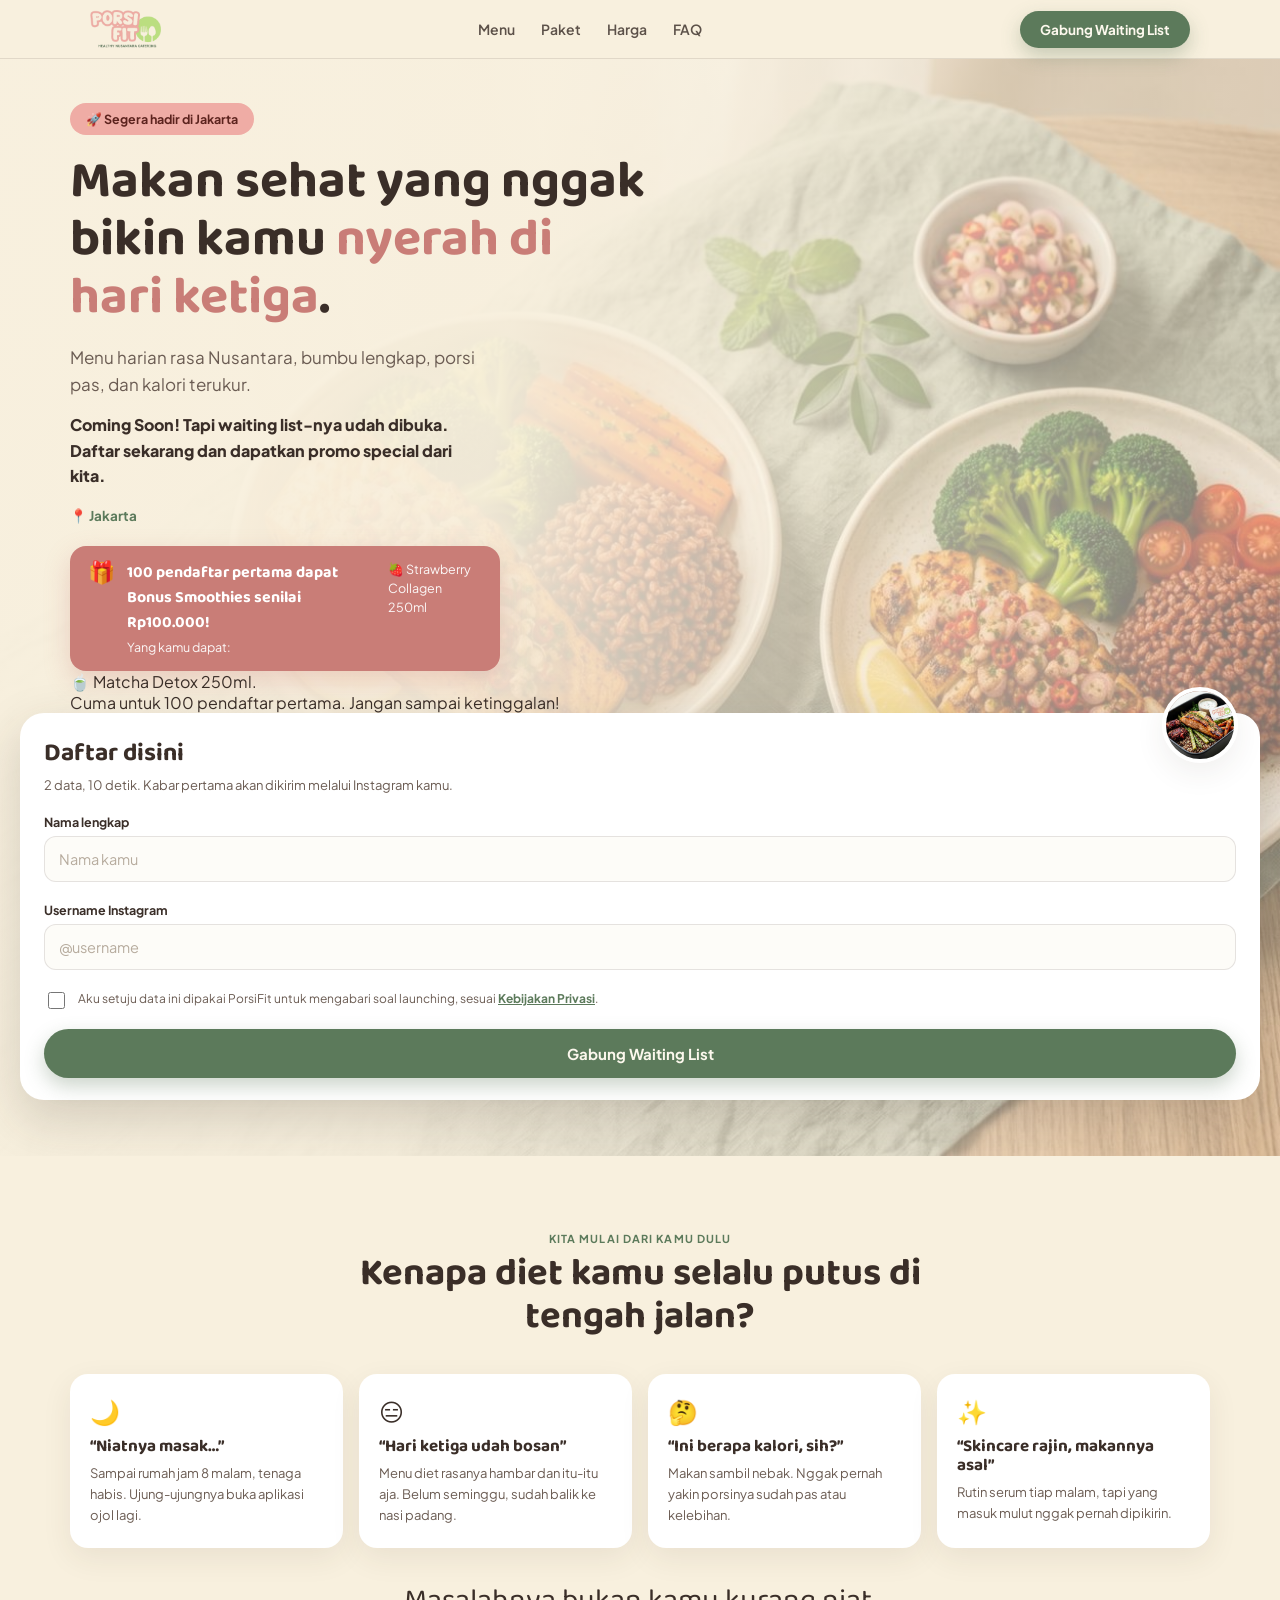
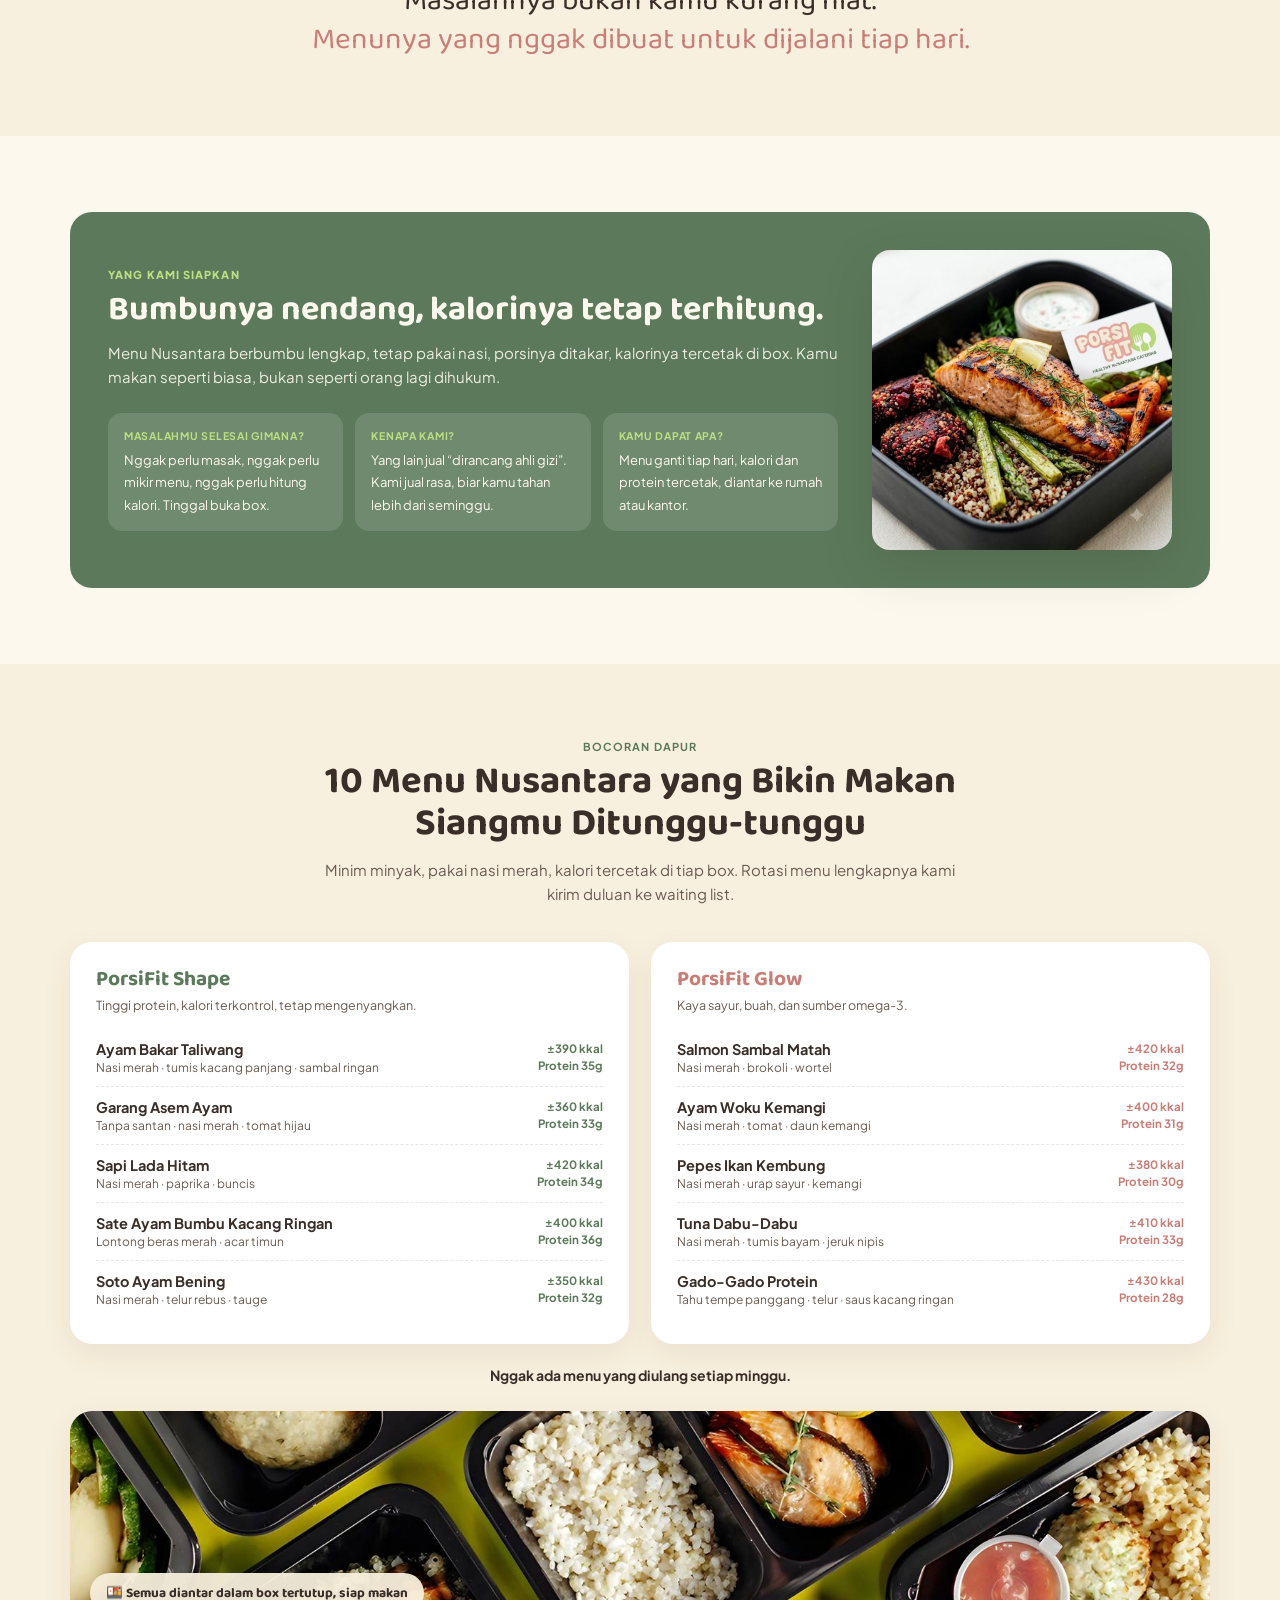
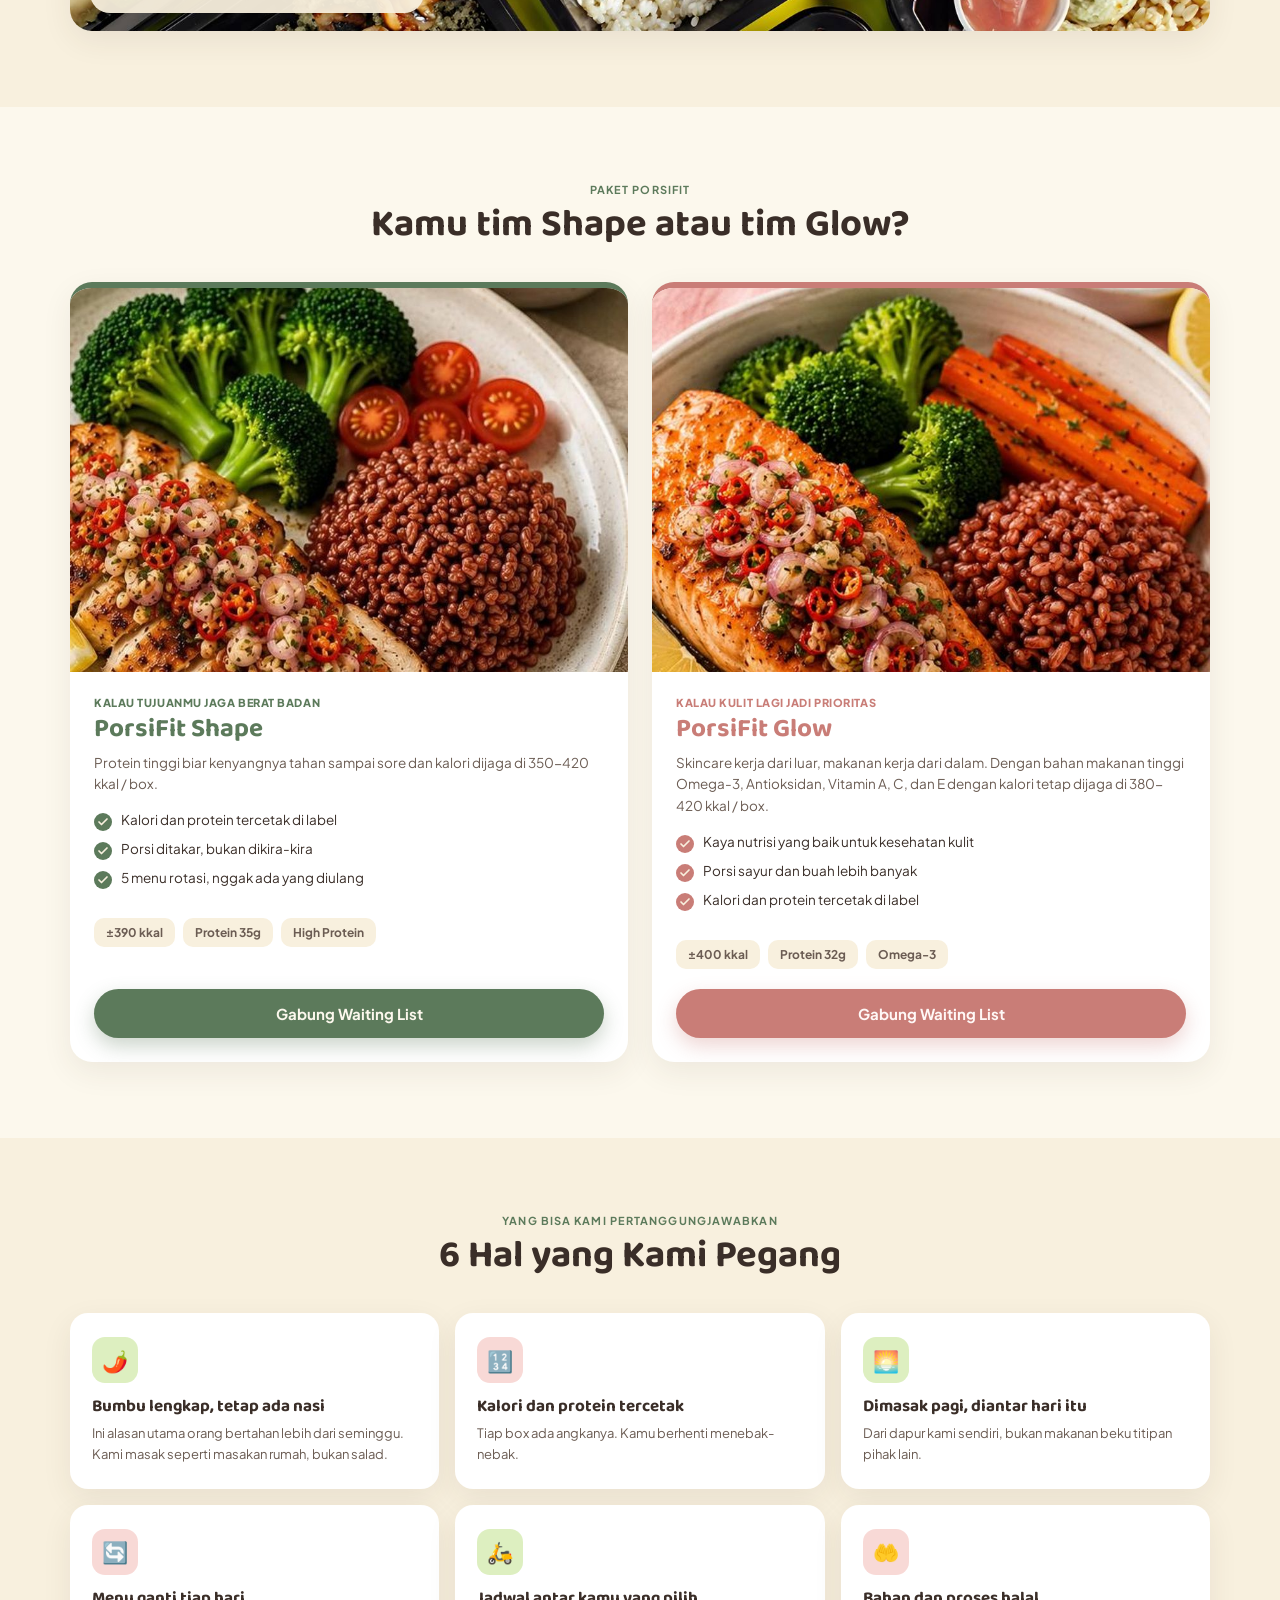
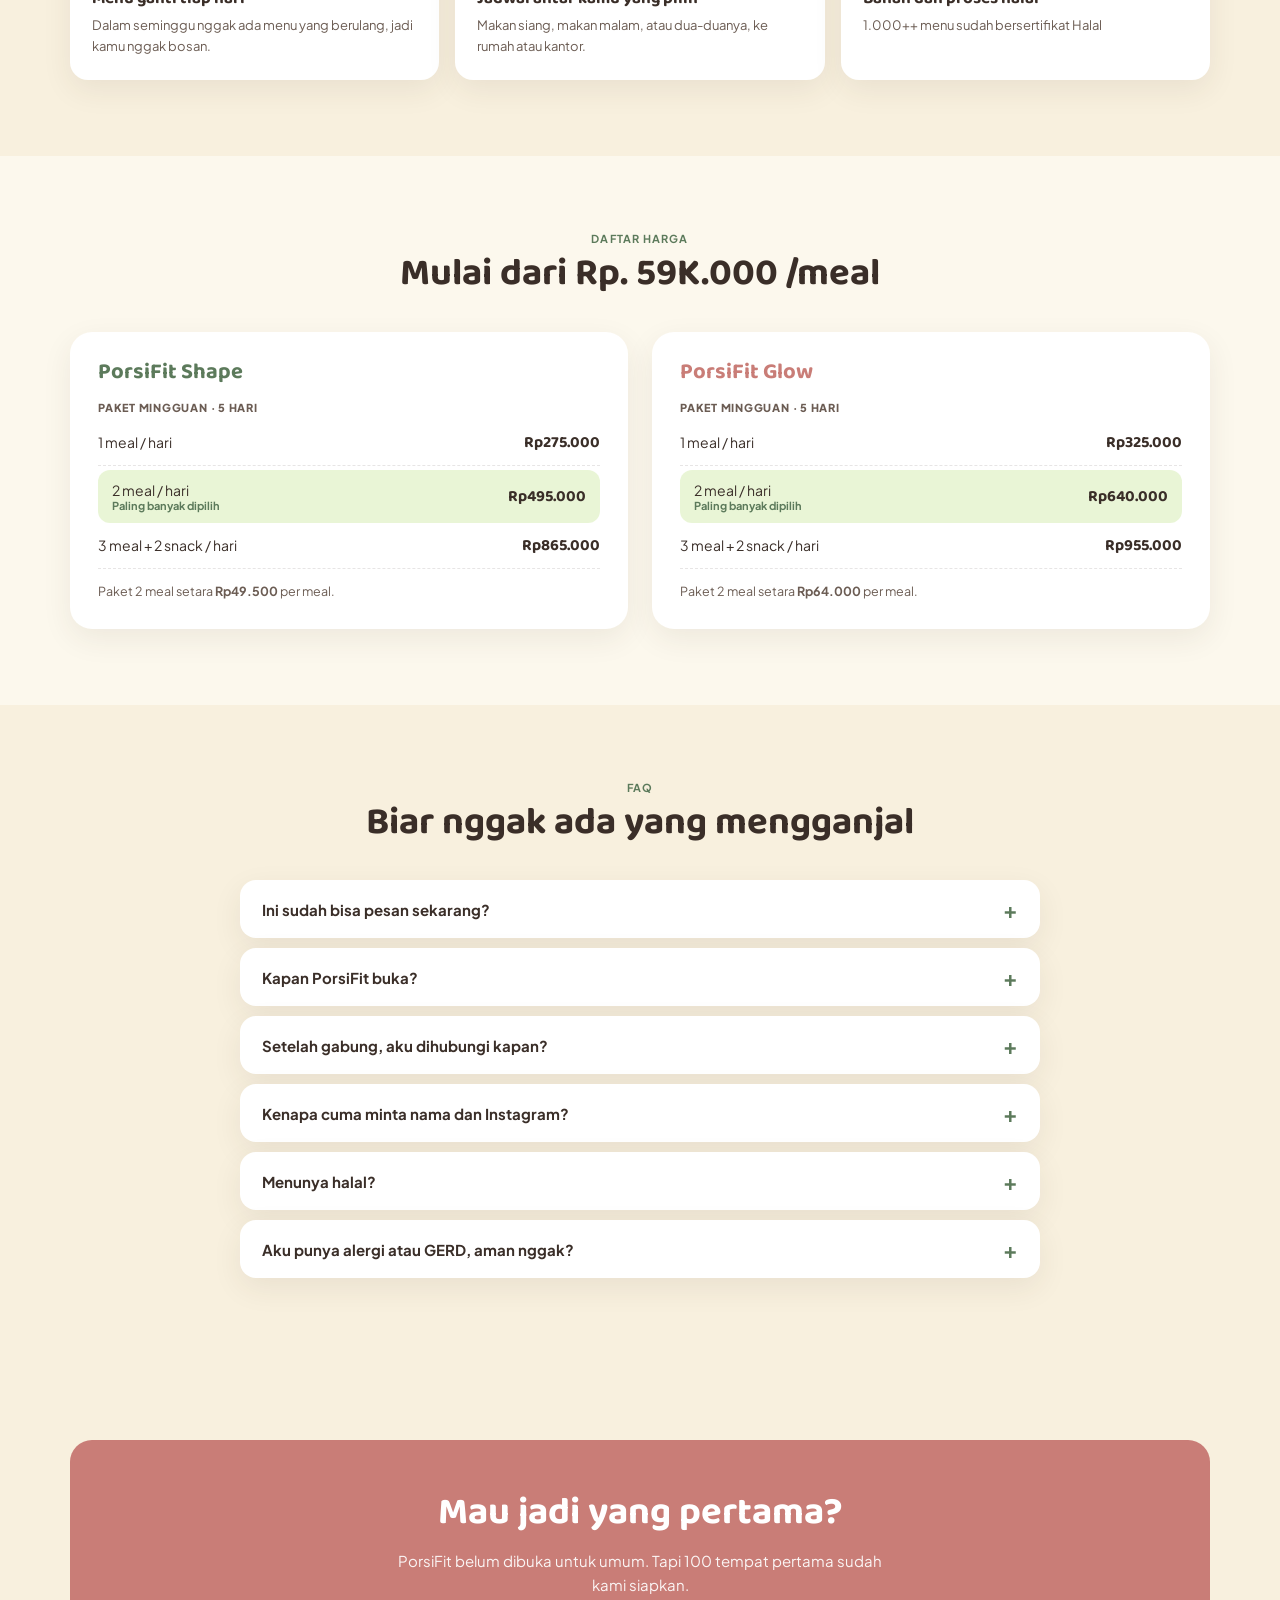
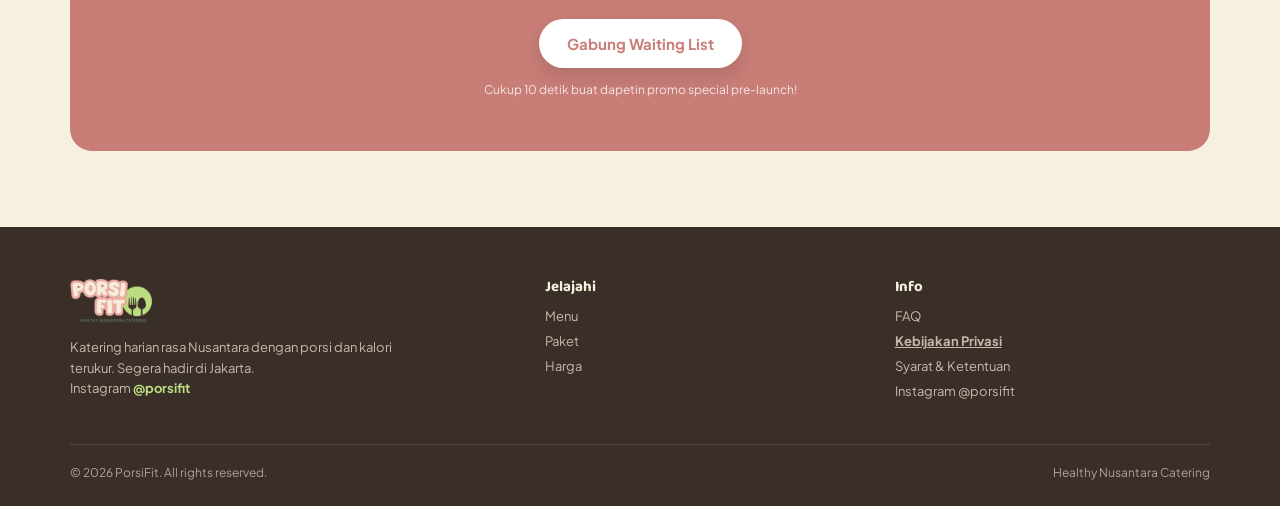
==== index.html @ a353983b "Update index.html" ====
<!DOCTYPE html>
<html lang="id">
<head>
<meta charset="UTF-8">
<meta name="viewport" content="width=device-width, initial-scale=1.0">
<title>PorsiFit — Katering Sehat Rasa Nusantara | Segera Hadir di Jabodetabek</title>
<meta name="description" content="PorsiFit segera hadir di Jakarta. Katering harian rasa Nusantara, bumbu lengkap, tetap ada nasi, kalori sudah dihitung. Gabung waiting list dan dapat harga pendaftar duluan.">

<meta name="facebook-domain-verification" content="08xua25ssupvlfzsi9xf5uygxlhl2r" />
  
<!-- Favicon -->
<link rel="icon" type="image/png" sizes="32x32" href="favicon-32.png">
<link rel="apple-touch-icon" href="apple-touch-icon.png">

<!-- Open Graph -->
<meta property="og:type" content="website">
<meta property="og:title" content="PorsiFit — Segera Hadir di Jakarta">
<meta property="og:description" content="Katering harian rasa Nusantara dengan kalori terukur. Gabung waiting list, dapat promo spesial pre-launch.">
<meta property="og:image" content="https://www.porsifit.my.id/box.jpg">
<meta property="og:url" content="https://www.porsifit.my.id/">
<link rel="canonical" href="https://www.porsifit.my.id/">

<link rel="preconnect" href="https://fonts.googleapis.com">
<link rel="preconnect" href="https://fonts.gstatic.com" crossorigin>
<link href="https://fonts.googleapis.com/css2?family=Baloo+2:wght@600;700;800&family=Plus+Jakarta+Sans:wght@400;500;600;700;800&display=swap" rel="stylesheet">
<script>document.documentElement.className+=" js";</script>
<link rel="stylesheet" href="style.css">

<!-- Google Tag Manager -->
<script>(function(w,d,s,l,i){w[l]=w[l]||[];w[l].push({'gtm.start':
new Date().getTime(),event:'gtm.js'});var f=d.getElementsByTagName(s)[0],
j=d.createElement(s),dl=l!='dataLayer'?'&l='+l:'';j.async=true;j.src=
'https://www.googletagmanager.com/gtm.js?id='+i+dl;f.parentNode.insertBefore(j,f);
})(window,document,'script','dataLayer','GTM-K726GX6Z');</script>
<!-- End Google Tag Manager -->

</head>
<body>
<!-- Google Tag Manager (noscript) -->
<noscript><iframe src="https://www.googletagmanager.com/ns.html?id=GTM-K726GX6Z"
height="0" width="0" style="display:none;visibility:hidden"></iframe></noscript>
<!-- End Google Tag Manager (noscript) -->

<!-- ============ HEADER ============ -->
<header>
  <nav>
    <a href="#beranda" class="logo" aria-label="PorsiFit beranda">
      <img src="logo.png" alt="PorsiFit" width="432" height="232">
    </a>
    <div class="nav-links" id="nav-links">
      <a href="#menu">Menu</a>
      <a href="#paket">Paket</a>
      <a href="#harga">Harga</a>
      <a href="#faq">FAQ</a>
    </div>
    <a href="#form" class="btn btn-primary js-cta" data-cta="navbar">Gabung Waiting List</a>
    <button class="burger" id="burger" aria-label="Buka menu" aria-expanded="false">
      <span></span><span></span><span></span>
    </button>
  </nav>
</header>

<!-- ============ HERO + LEAD FORM ============ -->
<section class="hero" id="beranda">
  <div class="hero-inner">
    <div>
      <span class="pill">🚀 Segera hadir di Jakarta</span>
      <h1>Makan sehat yang nggak bikin kamu <em>nyerah di hari ketiga</em>.</h1>
      <p class="lead">Menu harian rasa Nusantara, bumbu lengkap, porsi pas, dan kalori terukur.</p>
      <p class="status">Coming Soon! Tapi waiting list-nya udah dibuka. Daftar sekarang dan dapatkan promo special dari kita.</p>
      <p class="area-line">📍 Jakarta </p>

      <div class="promo-strip">
        <span class="ico">🎁</span>
        <div>
          <strong>100 pendaftar pertama dapat Bonus Smoothies senilai Rp100.000!</strong>
        <span>Yang kamu dapat:</span>
        </div>
          <span>🍓 Strawberry Collagen 250ml</span>
        </div>
          <span>🍵 Matcha Detox 250ml.</span>
        <div>
           <span>Cuma untuk 100 pendaftar pertama. Jangan sampai ketinggalan!</span>
        </div>
      </div>
    </div>

    <div class="form-card" id="form">
      <img src="box.jpg" alt="" class="form-badge" aria-hidden="true">
      <div id="form-default">
        <h2>Daftar disini</h2>
        <p class="sub">2 data, 10 detik. Kabar pertama akan dikirim melalui Instagram kamu.</p>

        <form id="signup-form" novalidate>
          <div class="field">
            <label for="full-name">Nama lengkap</label>
            <input type="text" id="full-name" name="nama" placeholder="Nama kamu" autocomplete="name" required>
            <span class="err" id="name-error" role="alert"></span>
          </div>
          <div class="field">
            <label for="instagram">Username Instagram</label>
            <input type="text" id="instagram" name="instagram" placeholder="@username" autocomplete="off" required>
            <span class="err" id="ig-error" role="alert"></span>
          </div>
          <div class="consent">
            <input type="checkbox" id="consent" required>
            <label for="consent">Aku setuju data ini dipakai PorsiFit untuk mengabari soal launching, sesuai <a class="privacy-link" href="#" role="button">Kebijakan Privasi</a>.</label>
          </div>
          <span class="err" id="consent-error" role="alert"></span>
          <button type="submit" id="submit-btn" class="btn btn-primary btn-block">Gabung Waiting List</button>
        </form>
      </div>

      <div class="form-success" id="form-success" hidden>
        <svg viewBox="0 0 52 52" fill="none" aria-hidden="true">
          <circle cx="26" cy="26" r="26" fill="#BBDF81"/>
          <path d="M15 27l7 7 15-15" stroke="#5C7A5B" stroke-width="3" stroke-linecap="round" stroke-linejoin="round"/>
        </svg>
        <h3>Kamu resmi masuk waiting list.</h3>
        <p>Kami akan hubungi Instagram <strong id="success-ig-name"></strong> saat sudah launching.</p>
      </div>
    </div>
  </div>
</section>

<!-- ============ MASALAH ============ -->
<section id="masalah">
  <div class="wrap">
    <div class="sec-head reveal">
      <span class="sec-eyebrow">Kita mulai dari kamu dulu</span>
      <h2>Kenapa diet kamu selalu putus di tengah jalan?</h2>
    </div>
    <div class="prob-grid">
      <div class="prob-card reveal">
        <div class="ico">🌙</div>
        <h3>“Niatnya masak…”</h3>
        <p>Sampai rumah jam 8 malam, tenaga habis. Ujung-ujungnya buka aplikasi ojol lagi.</p>
      </div>
      <div class="prob-card reveal">
        <div class="ico">😑</div>
        <h3>“Hari ketiga udah bosan”</h3>
        <p>Menu diet rasanya hambar dan itu-itu aja. Belum seminggu, sudah balik ke nasi padang.</p>
      </div>
      <div class="prob-card reveal">
        <div class="ico">🤔</div>
        <h3>“Ini berapa kalori, sih?”</h3>
        <p>Makan sambil nebak. Nggak pernah yakin porsinya sudah pas atau kelebihan.</p>
      </div>
      <div class="prob-card reveal">
        <div class="ico">✨</div>
        <h3>“Skincare rajin, makannya asal”</h3>
        <p>Rutin serum tiap malam, tapi yang masuk mulut nggak pernah dipikirin.</p>
      </div>
    </div>
    <p class="bridge reveal">Masalahnya bukan kamu kurang niat.<br><b>Menunya yang nggak dibuat untuk dijalani tiap hari.</b></p>
  </div>
</section>

<!-- ============ VALUE PROPOSITION ============ -->
<section class="vp">
  <div class="wrap">
    <div class="vp-box reveal">
      <div>
        <span class="eyebrow">YANG KAMI SIAPKAN</span>
        <h2>Bumbunya nendang, kalorinya tetap terhitung.</h2>
        <p>Menu Nusantara berbumbu lengkap, tetap pakai nasi, porsinya ditakar, kalorinya tercetak di box. Kamu makan seperti biasa, bukan seperti orang lagi dihukum.</p>
        <div class="vp-q">
          <div>
            <b>Masalahmu selesai gimana?</b>
            <span>Nggak perlu masak, nggak perlu mikir menu, nggak perlu hitung kalori. Tinggal buka box.</span>
          </div>
          <div>
            <b>Kenapa kami?</b>
            <span>Yang lain jual “dirancang ahli gizi”. Kami jual rasa, biar kamu tahan lebih dari seminggu.</span>
          </div>
          <div>
            <b>Kamu dapat apa?</b>
            <span>Menu ganti tiap hari, kalori dan protein tercetak, diantar ke rumah atau kantor.</span>
          </div>
        </div>
      </div>
      <div class="vp-photo">
        <img src="box.jpg" alt="Box makan PorsiFit berisi salmon panggang, asparagus, dan quinoa" loading="lazy">
      </div>
    </div>
  </div>
</section>

<!-- ============ MENU ============ -->
<section id="menu">
  <div class="wrap">
    <div class="sec-head reveal">
      <span class="sec-eyebrow">Bocoran dapur</span>
      <h2>10 Menu Nusantara yang Bikin Makan Siangmu Ditunggu-tunggu</h2>
      <p>Minim minyak, pakai nasi merah, kalori tercetak di tiap box. Rotasi menu lengkapnya kami kirim duluan ke waiting list.</p>
    </div>

    <div class="menu-grid">
      <div class="menu-card shape reveal">
        <h3>PorsiFit Shape</h3>
        <p class="cap">Tinggi protein, kalori terkontrol, tetap mengenyangkan.</p>
        <div class="menu-item"><div><div class="nm">Ayam Bakar Taliwang</div><div class="ds">Nasi merah · tumis kacang panjang · sambal ringan</div></div><div class="kk">±390 kkal<br>Protein 35g</div></div>
        <div class="menu-item"><div><div class="nm">Garang Asem Ayam</div><div class="ds">Tanpa santan · nasi merah · tomat hijau</div></div><div class="kk">±360 kkal<br>Protein 33g</div></div>
        <div class="menu-item"><div><div class="nm">Sapi Lada Hitam</div><div class="ds">Nasi merah · paprika · buncis</div></div><div class="kk">±420 kkal<br>Protein 34g</div></div>
        <div class="menu-item"><div><div class="nm">Sate Ayam Bumbu Kacang Ringan</div><div class="ds">Lontong beras merah · acar timun</div></div><div class="kk">±400 kkal<br>Protein 36g</div></div>
        <div class="menu-item"><div><div class="nm">Soto Ayam Bening</div><div class="ds">Nasi merah · telur rebus · tauge</div></div><div class="kk">±350 kkal<br>Protein 32g</div></div>
      </div>

      <div class="menu-card glow reveal">
        <h3>PorsiFit Glow</h3>
        <p class="cap">Kaya sayur, buah, dan sumber omega-3.</p>
        <div class="menu-item"><div><div class="nm">Salmon Sambal Matah</div><div class="ds">Nasi merah · brokoli · wortel</div></div><div class="kk">±420 kkal<br>Protein 32g</div></div>
        <div class="menu-item"><div><div class="nm">Ayam Woku Kemangi</div><div class="ds">Nasi merah · tomat · daun kemangi</div></div><div class="kk">±400 kkal<br>Protein 31g</div></div>
        <div class="menu-item"><div><div class="nm">Pepes Ikan Kembung</div><div class="ds">Nasi merah · urap sayur · kemangi</div></div><div class="kk">±380 kkal<br>Protein 30g</div></div>
        <div class="menu-item"><div><div class="nm">Tuna Dabu-Dabu</div><div class="ds">Nasi merah · tumis bayam · jeruk nipis</div></div><div class="kk">±410 kkal<br>Protein 33g</div></div>
        <div class="menu-item"><div><div class="nm">Gado-Gado Protein</div><div class="ds">Tahu tempe panggang · telur · saus kacang ringan</div></div><div class="kk">±430 kkal<br>Protein 28g</div></div>
      </div>
    </div>

    <p class="menu-note reveal">Nggak ada menu yang diulang setiap minggu.</p>

    <div class="menu-banner reveal">
      <img src="mealgrid.jpg" alt="Aneka box makan sehat PorsiFit siap antar" loading="lazy">
      <span>🍱 Semua diantar dalam box tertutup, siap makan</span>
    </div>
  </div>
</section>

<!-- ============ PAKET ============ -->
<section class="paket" id="paket">
  <div class="wrap">
    <div class="sec-head reveal">
      <span class="sec-eyebrow">PAKET PORSIFIT</span>
      <h2>Kamu tim Shape atau tim Glow?</h2>
    </div>
    <div class="pkg-grid">
      <div class="pkg shape reveal">
        <div class="pkg-photo"><img src="shape.jpg" alt="Ayam sambal matah dengan nasi merah dan brokoli" loading="lazy"></div>
        <div class="pkg-body">
          <span class="pkg-tag">KALAU TUJUANMU JAGA BERAT BADAN</span>
          <h3>PorsiFit Shape</h3>
          <p>Protein tinggi biar kenyangnya tahan sampai sore dan kalori dijaga di 350-420 kkal / box.</p>
          <ul>
            <li><svg width="18" height="18" viewBox="0 0 18 18"><circle cx="9" cy="9" r="9" fill="#5C7A5B"/><path d="M5 9l2.5 2.5L13 6" stroke="#F8F0DE" stroke-width="1.7" fill="none" stroke-linecap="round" stroke-linejoin="round"/></svg>Kalori dan protein tercetak di label</li>
            <li><svg width="18" height="18" viewBox="0 0 18 18"><circle cx="9" cy="9" r="9" fill="#5C7A5B"/><path d="M5 9l2.5 2.5L13 6" stroke="#F8F0DE" stroke-width="1.7" fill="none" stroke-linecap="round" stroke-linejoin="round"/></svg>Porsi ditakar, bukan dikira-kira</li>
            <li><svg width="18" height="18" viewBox="0 0 18 18"><circle cx="9" cy="9" r="9" fill="#5C7A5B"/><path d="M5 9l2.5 2.5L13 6" stroke="#F8F0DE" stroke-width="1.7" fill="none" stroke-linecap="round" stroke-linejoin="round"/></svg>5 menu rotasi, nggak ada yang diulang</li>
          </ul>
          <div class="macros">
            <span class="macro">±390 kkal</span>
            <span class="macro">Protein 35g</span>
            <span class="macro">High Protein</span>
          </div>
          <a href="#form" class="btn btn-primary js-cta" data-cta="paket-shape">Gabung Waiting List</a>
        </div>
      </div>

      <div class="pkg glow reveal">
        <div class="pkg-photo"><img src="glow.jpg" alt="Salmon sambal matah dengan nasi merah, brokoli, dan wortel" loading="lazy"></div>
        <div class="pkg-body">
          <span class="pkg-tag">KALAU KULIT LAGI JADI PRIORITAS</span>
          <h3>PorsiFit Glow</h3>
          <p>Skincare kerja dari luar, makanan kerja dari dalam. Dengan bahan makanan tinggi Omega-3, Antioksidan, Vitamin A, C, dan E dengan kalori tetap dijaga di 380-420 kkal / box.</p>
          <ul>
            <li><svg width="18" height="18" viewBox="0 0 18 18"><circle cx="9" cy="9" r="9" fill="#C97D77"/><path d="M5 9l2.5 2.5L13 6" stroke="#F8F0DE" stroke-width="1.7" fill="none" stroke-linecap="round" stroke-linejoin="round"/></svg>Kaya nutrisi yang baik untuk kesehatan kulit</li>
            <li><svg width="18" height="18" viewBox="0 0 18 18"><circle cx="9" cy="9" r="9" fill="#C97D77"/><path d="M5 9l2.5 2.5L13 6" stroke="#F8F0DE" stroke-width="1.7" fill="none" stroke-linecap="round" stroke-linejoin="round"/></svg>Porsi sayur dan buah lebih banyak</li>
            <li><svg width="18" height="18" viewBox="0 0 18 18"><circle cx="9" cy="9" r="9" fill="#C97D77"/><path d="M5 9l2.5 2.5L13 6" stroke="#F8F0DE" stroke-width="1.7" fill="none" stroke-linecap="round" stroke-linejoin="round"/></svg>Kalori dan protein tercetak di label</li>
          </ul>
          <div class="macros">
            <span class="macro">±400 kkal</span>
            <span class="macro">Protein 32g</span>
            <span class="macro">Omega-3</span>
          </div>
          <a href="#form" class="btn btn-coral js-cta" data-cta="paket-glow">Gabung Waiting List</a>
        </div>
      </div>
    </div>
  </div>
</section>

<!-- ============ USP ============ -->
<section id="kenapa">
  <div class="wrap">
    <div class="sec-head reveal">
      <span class="sec-eyebrow">Yang bisa kami pertanggungjawabkan</span>
      <h2>6 Hal yang Kami Pegang</h2>
    </div>
    <div class="usp-grid">
      <div class="usp reveal"><div class="ico">🌶️</div><h3>Bumbu lengkap, tetap ada nasi</h3><p>Ini alasan utama orang bertahan lebih dari seminggu. Kami masak seperti masakan rumah, bukan salad.</p></div>
      <div class="usp reveal"><div class="ico">🔢</div><h3>Kalori dan protein tercetak</h3><p>Tiap box ada angkanya. Kamu berhenti menebak-nebak.</p></div>
      <div class="usp reveal"><div class="ico">🌅</div><h3>Dimasak pagi, diantar hari itu</h3><p>Dari dapur kami sendiri, bukan makanan beku titipan pihak lain.</p></div>
      <div class="usp reveal"><div class="ico">🔄</div><h3>Menu ganti tiap hari</h3><p>Dalam seminggu nggak ada menu yang berulang, jadi kamu nggak bosan.</p></div>
      <div class="usp reveal"><div class="ico">🛵</div><h3>Jadwal antar kamu yang pilih</h3><p>Makan siang, makan malam, atau dua-duanya, ke rumah atau kantor.</p></div>
      <div class="usp reveal"><div class="ico">🤲</div><h3>Bahan dan proses halal</h3><p>1.000++ menu sudah bersertifikat Halal</p></div>
    </div>
  </div>
</section>

<!-- ============ HARGA ============ -->
<section class="harga" id="harga">
  <div class="wrap">
    <div class="sec-head reveal">
      <span class="sec-eyebrow">DAFTAR HARGA</span>
      <h2>Mulai dari Rp. 59K.000 /meal</h2>
    </div>
    <div class="price-grid">
      <div class="price-card shape reveal">
        <h3>PorsiFit Shape</h3>
        <div class="price-label">PAKET MINGGUAN · 5 HARI</div>
        <div class="price-row"><span>1 meal / hari</span><b>Rp275.000</b></div>
        <div class="price-row best"><span>2 meal / hari<span class="tagbest">Paling banyak dipilih</span></span><b>Rp495.000</b></div>
        <div class="price-row"><span>3 meal + 2 snack / hari</span><b>Rp865.000</b></div>
        <p class="price-eq">Paket 2 meal setara <strong>Rp49.500</strong> per meal.</p>
      </div>

      <div class="price-card glow reveal">
        <h3>PorsiFit Glow</h3>
        <div class="price-label">PAKET MINGGUAN · 5 HARI</div>
        <div class="price-row"><span>1 meal / hari</span><b>Rp325.000</b></div>
        <div class="price-row best"><span>2 meal / hari<span class="tagbest">Paling banyak dipilih</span></span><b>Rp640.000</b></div>
        <div class="price-row"><span>3 meal + 2 snack / hari</span><b>Rp955.000</b></div>
        <p class="price-eq">Paket 2 meal setara <strong>Rp64.000</strong> per meal.</p>
      </div>
    </div>
  </div>
</section>


<!-- ============ FAQ ============ -->
<section id="faq">
  <div class="wrap">
    <div class="sec-head reveal">
      <span class="sec-eyebrow">FAQ</span>
      <h2>Biar nggak ada yang mengganjal</h2>
    </div>
    <div class="faq-list">
      <div class="faq-item reveal">
        <button class="faq-trigger" aria-expanded="false" aria-controls="fa1">Ini sudah bisa pesan sekarang?<span class="plus">+</span></button>
        <div class="faq-answer" id="fa1" hidden><p>Belum. Kami masih tahap pre-launch. Halaman ini untuk waiting list.</p></div>
      </div>
      <div class="faq-item reveal">
        <button class="faq-trigger" aria-expanded="false" aria-controls="fa3">Kapan PorsiFit buka?<span class="plus">+</span></button>
        <div class="faq-answer" id="fa3" hidden><p>Segera. Bila kamu udah daftar waiting list, kamu akan jadi yang pertama untuk tau tanggal pastinya.</p></div>
      </div>
      <div class="faq-item reveal">
        <button class="faq-trigger" aria-expanded="false" aria-controls="fa4">Setelah gabung, aku dihubungi kapan?<span class="plus">+</span></button>
        <div class="faq-answer" id="fa4" hidden><p>Kami akan hubungi kamu lewat Instagram saat sudah launching, berisi menu lengkap, harga pendaftar, dan cara pesan.</p></div>
      </div>
      <div class="faq-item reveal">
        <button class="faq-trigger" aria-expanded="false" aria-controls="fa5">Kenapa cuma minta nama dan Instagram?<span class="plus">+</span></button>
        <div class="faq-answer" id="fa5" hidden><p>Karena cuma itu yang kami butuhkan untuk mengabari kamu. Nomor HP dan alamat baru diminta kalau kamu memang jadi pesan.</p></div>
      </div>
      <div class="faq-item reveal">
        <button class="faq-trigger" aria-expanded="false" aria-controls="fa6">Menunya halal?<span class="plus">+</span></button>
        <div class="faq-answer" id="fa6" hidden><p>Ya, semua menu kami sudah bersertifikasi halal.</p></div>
      </div>
      <div class="faq-item reveal">
        <button class="faq-trigger" aria-expanded="false" aria-controls="fa7">Aku punya alergi atau GERD, aman nggak?<span class="plus">+</span></button>
        <div class="faq-answer" id="fa7" hidden><p>Sampaikan ke admin sebelum berlangganan, kami bantu pilihkan menu yang paling sesuai. Untuk kondisi medis tertentu, tetap ikuti anjuran doktermu ya.</p></div>
      </div>
    </div>
  </div>
</section>

<!-- ============ CLOSING ============ -->
<section id="closing">
  <div class="wrap">
    <div class="closing-box reveal">
      <h2>Mau jadi yang pertama?</h2>
      <p>PorsiFit belum dibuka untuk umum. Tapi 100 tempat pertama sudah kami siapkan.</p>
      <a href="#form" class="btn btn-light js-cta" data-cta="closing">Gabung Waiting List</a>
      <p class="mini">Cukup 10 detik buat dapetin promo special pre-launch!</p>
    </div>
  </div>
</section>

<!-- ============ FOOTER ============ -->
<footer>
  <div class="foot-grid">
    <div class="foot-brand">
      <img src="logo.png" alt="PorsiFit">
      <p>Katering harian rasa Nusantara dengan porsi dan kalori terukur. Segera hadir di Jakarta.<br>Instagram <a href="https://www.instagram.com/porsifit/" target="_blank" rel="noopener" style="color:var(--green);font-weight:700;">@porsifit</a></p>
    </div>
    <div class="foot-col">
      <h4>Jelajahi</h4>
      <a href="#menu">Menu</a>
      <a href="#paket">Paket</a>
      <a href="#harga">Harga</a>
    </div>
    <div class="foot-col">
      <h4>Info</h4>
      <a href="#faq">FAQ</a>
      <a href="#" class="privacy-link">Kebijakan Privasi</a>
      <a href="#" id="open-tnc">Syarat &amp; Ketentuan</a>
      <a href="https://www.instagram.com/porsifit/" target="_blank" rel="noopener">Instagram @porsifit</a>
    </div>
  </div>
  <div class="foot-bottom">
    <span>© 2026 PorsiFit. All rights reserved.</span>
    <span>Healthy Nusantara Catering</span>
  </div>
</footer>

<!-- ============ MODAL: KEBIJAKAN PRIVASI ============ -->
<div class="overlay" id="privacy-overlay" aria-hidden="true" role="dialog" aria-modal="true" aria-labelledby="pp-title">
  <div class="modal">
    <button class="modal-close" id="pp-close" aria-label="Tutup">✕</button>
    <h2 id="pp-title">Kebijakan Privasi</h2>
    <div class="legal">
      <span class="updated">Terakhir diperbarui: Agustus 2026</span>
      <p>PorsiFit menghargai privasi setiap calon pelanggan. Kebijakan ini menjelaskan bagaimana kami mengumpulkan, menggunakan, dan melindungi data pribadimu.</p>

      <h3>1. Data yang kami kumpulkan</h3>
      <ul>
        <li>Nama lengkap dan username Instagram yang kamu isi di form waiting list.</li>
        <li>Nomor WhatsApp dan alamat pengantaran, hanya jika nanti kamu memutuskan berlangganan.</li>
      </ul>

      <h3>2. Penggunaan data</h3>
      <ul>
        <li>Mengabari kamu saat PorsiFit resmi launching.</li>
        <li>Mengirim informasi menu, harga pendaftar, dan promo pre-launch.</li>
        <li>Memperbaiki menu dan layanan berdasarkan masukan calon pelanggan.</li>
      </ul>

      <h3>3. Penyimpanan dan keamanan</h3>
      <p>Data disimpan terbatas oleh tim internal PorsiFit dan tidak dibagikan ke pihak ketiga untuk kepentingan komersial tanpa izinmu, kecuali diwajibkan oleh hukum yang berlaku.</p>

      <h3>4. Hak kamu</h3>
      <ul>
        <li>Meminta informasi data apa saja yang kami simpan tentang kamu.</li>
        <li>Meminta koreksi data yang tidak akurat.</li>
        <li>Meminta penghapusan data kapan saja.</li>
      </ul>

      <h3>5. Kontak</h3>
      <p>Ada pertanyaan soal data pribadimu? Hubungi admin PorsiFit lewat Instagram <a href="https://www.instagram.com/porsifit/" target="_blank" rel="noopener">@porsifit</a>.</p>
    </div>
    <button class="btn btn-primary btn-block" id="pp-close-btn" style="margin-top:22px;">Saya mengerti</button>
  </div>
</div>

<!-- ============ MODAL: SYARAT & KETENTUAN ============ -->
<div class="overlay" id="tnc-overlay" aria-hidden="true" role="dialog" aria-modal="true" aria-labelledby="tnc-title">
  <div class="modal">
    <button class="modal-close" id="tnc-close" aria-label="Tutup">✕</button>
    <h2 id="tnc-title">Syarat &amp; Ketentuan</h2>
    <div class="legal">
      <span class="updated">Terakhir diperbarui: Agustus 2026</span>
      <p>PorsiFit masih dalam tahap pre-launch dan belum menerima pesanan. Ketentuan berikut berlaku saat layanan resmi dibuka.</p>

      <h3>1. Tentang layanan</h3>
      <p>PorsiFit adalah layanan katering makanan sehat harian dengan porsi dan kalori terukur. Menu, harga, dan area layanan masih dapat menyesuaikan sampai tanggal launching.</p>

      <h3>2. Pemesanan dan pembayaran</h3>
      <ul>
        <li>Minimum langganan 5 hari, Senin sampai Jumat. Sabtu dan Minggu tersedia sebagai add-on.</li>
        <li>Pembayaran dilakukan di muka sesuai paket dan durasi yang dipilih.</li>
        <li>Pesanan berlaku setelah pembayaran diterima dan diverifikasi admin.</li>
      </ul>

      <h3>3. Pengiriman</h3>
      <ul>
        <li>Area layanan tahap pertama: Jakarta, Bogor, Depok, Tangerang, dan Bekasi.</li>
        <li>Estimasi waktu antar dapat berubah karena kondisi di luar kendali kami seperti cuaca dan lalu lintas.</li>
      </ul>

      <h3>4. Perubahan dan pembatalan</h3>
      <ul>
        <li>Permintaan khusus dapat diajukan paling lambat satu hari sebelum jadwal pengantaran, tergantung ketersediaan bahan.</li>
        <li>Pembatalan langganan mengikuti kebijakan yang diinformasikan admin saat pemesanan.</li>
      </ul>

      <h3>5. Tanggung jawab</h3>
      <p>Kami menjaga kualitas dan keamanan pangan di setiap proses produksi. Pelanggan dengan alergi atau kondisi kesehatan tertentu disarankan menyampaikannya ke admin sebelum berlangganan, dan tetap mengikuti anjuran dokter.</p>
    </div>
    <button class="btn btn-primary btn-block" id="tnc-close-btn" style="margin-top:22px;">Saya mengerti</button>
  </div>
</div>

<!-- ============ WELCOME POP-UP (nonaktif by default, lihat WELCOME_POPUP di main.js) ============ -->
<div class="overlay" id="welcome-overlay" aria-hidden="true" role="dialog" aria-modal="true" aria-labelledby="wc-title">
  <div class="modal welcome-card">
    <button class="modal-close" id="welcome-close" aria-label="Tutup">✕</button>
    <span class="pill">🚀 Segera hadir di Jakarta</span>
    <h2 id="wc-title">Mau duluan lihat menunya?</h2>
    <p>PorsiFit belum dibuka untuk umum. Yang ada di waiting list duluan kami kirimi rotasi menu, harga pendaftar, dan tanggal buka.</p>
    <div class="welcome-perks">
      <span>🍱 Menu duluan</span>
      <span>🏷️ Harga pendaftar</span>
      <span>🎁 Smoothies (Strawberry Collagen / Matcha Detox) buat 100 pertama</span>
    </div>
    <button class="btn btn-primary btn-block" id="welcome-cta">Gabung Waiting List</button>
    <button class="btn-text" id="welcome-later">Nanti aja</button>
  </div>
</div>

<!-- ============ THANK YOU POP-UP ============ -->
<div class="overlay" id="ty-overlay" aria-hidden="true" role="dialog" aria-modal="true" aria-labelledby="ty-title">
  <div class="modal ty-card">
    <button class="modal-close" id="ty-close-x" aria-label="Tutup">✕</button>
    <div class="ty-ico">🎉</div>
    <h2 id="ty-title">Kamu resmi masuk waiting list.</h2>
    <p>Kami akan hubungi kamu saat sudah launching.</p>
    <div class="ty-steps">
      <div class="ty-step"><span class="e">📋</span><span>Namamu tercatat di waiting list PorsiFit</span></div>
      <div class="ty-step"><span class="e">🍱</span><span>Rotasi menu lengkap dan harga pendaftar dikirim duluan ke kamu</span></div>
      <div class="ty-step"><span class="e">🚀</span><span>Kami kabari lewat Instagram begitu PorsiFit buka</span></div>
    </div>
    <p class="ty-ig">Kami hubungi <span id="ty-ig-name">kamu</span> lewat Instagram ya 💚</p>
    <p class="ty-follow">Sambil nunggu, intip proses dapur kami di <a href="https://www.instagram.com/porsifit/" target="_blank" rel="noopener">@porsifit</a></p>
    <button class="btn btn-primary btn-block" id="ty-close-btn" style="margin-top:18px;">Siap, aku tunggu!</button>
  </div>
</div>

<script src="main.js" defer></script>
</body>
</html>
---- style.css ----
/* ==========================================================================
   PorsiFit — Landing Page Pre-Launch
   Revisi v4 · Jabodetabek
   ========================================================================== */

:root{
  --cream:#F8F0DE;
  --cream-soft:#FCF8ED;
  --green:#BBDF81;
  --green-deep:#5C7A5B;
  --coral:#EFACA5;
  --coral-deep:#C97D77;
  --ink:#3A2E28;
  --ink-soft:#6b5c53;
  --line:rgba(58,46,40,.12);
  --radius:22px;
  --shadow:0 10px 30px rgba(58,46,40,.08);
  --shadow-lg:0 18px 50px rgba(58,46,40,.18);
}

*{box-sizing:border-box;}
html{scroll-behavior:smooth;}
body{
  margin:0;
  background:var(--cream);
  color:var(--ink);
  font-family:'Plus Jakarta Sans',system-ui,-apple-system,sans-serif;
  -webkit-font-smoothing:antialiased;
  overflow-x:hidden;
}
h1,h2,h3,h4{font-family:'Baloo 2',cursive,sans-serif;margin:0;line-height:1.12;}
p{margin:0;line-height:1.6;color:var(--ink-soft);}
a{text-decoration:none;color:inherit;}
ul{margin:0;padding:0;list-style:none;}
img{max-width:100%;display:block;}
section{padding:76px 20px;}
section[id],#form{scroll-margin-top:88px;}
.wrap{max-width:1140px;margin:0 auto;}

.sec-head{text-align:center;max-width:640px;margin:0 auto 36px;}
.sec-eyebrow{
  display:block;font-weight:700;font-size:11px;letter-spacing:.1em;
  text-transform:uppercase;color:var(--green-deep);margin-bottom:8px;
}
.sec-head h2{font-size:clamp(26px,3.6vw,38px);}
.sec-head p{font-size:15px;margin-top:12px;}

/* ---------- Buttons ---------- */
.btn{
  display:inline-flex;align-items:center;justify-content:center;gap:8px;
  padding:15px 28px;border-radius:999px;border:none;cursor:pointer;
  font-family:'Plus Jakarta Sans',sans-serif;font-weight:700;font-size:15px;
  transition:transform .18s ease,box-shadow .18s ease,background .18s ease;
}
.btn:hover{transform:translateY(-2px);}
.btn:focus-visible{outline:3px solid var(--green-deep);outline-offset:3px;}
.btn-primary{background:var(--green-deep);color:var(--cream-soft);box-shadow:0 8px 20px rgba(92,122,91,.32);}
.btn-coral{background:var(--coral-deep);color:#fff8f6;box-shadow:0 8px 20px rgba(201,125,119,.32);}
.btn-light{background:#fff;color:var(--coral-deep);box-shadow:0 8px 20px rgba(0,0,0,.12);}
.btn-block{width:100%;}
.btn.loading{opacity:.65;pointer-events:none;}

/* ---------- Header ---------- */
header{
  position:sticky;top:0;z-index:60;
  background:rgba(248,240,222,.9);
  backdrop-filter:blur(10px);
  border-bottom:1px solid var(--line);
}
nav{
  max-width:1140px;margin:0 auto;padding:10px 20px;
  display:flex;align-items:center;justify-content:space-between;gap:16px;
}
.logo img{height:38px;width:auto;}
.nav-links{display:flex;gap:26px;}
.nav-links a{font-weight:600;font-size:14px;opacity:.82;}
.nav-links a:hover{opacity:1;color:var(--green-deep);}
nav .btn{padding:10px 20px;font-size:13.5px;}
.burger{display:none;background:none;border:none;cursor:pointer;padding:8px;}
.burger span{display:block;width:22px;height:2px;background:var(--ink);margin:5px 0;border-radius:2px;}

/* ---------- Hero ---------- */
.hero{
  position:relative;padding:44px 20px 56px;overflow:hidden;
  background-image:url('hero-bg.jpg');
  background-size:cover;background-position:center right;
}
.hero::before{
  content:"";position:absolute;inset:0;
  background:linear-gradient(100deg,
    rgba(248,240,222,.985) 0%,
    rgba(248,240,222,.96) 38%,
    rgba(248,240,222,.72) 58%,
    rgba(248,240,222,.45) 100%);
}
.hero-inner{
  position:relative;max-width:1140px;margin:0 auto;
  display:grid;grid-template-columns:1.06fr .94fr;gap:40px;align-items:start;
}
.pill{
  display:inline-flex;align-items:center;gap:7px;
  background:var(--coral);color:#5c231e;font-weight:700;font-size:12.5px;
  padding:8px 16px;border-radius:999px;
}
.hero h1{font-size:clamp(32px,4.9vw,52px);margin-top:18px;}
.hero h1 em{font-style:normal;color:var(--coral-deep);}
.hero .lead{font-size:17px;margin-top:16px;max-width:34ch;}
.hero .status{
  font-size:16px;font-weight:800;color:var(--ink);margin-top:14px;max-width:38ch;
}
.hero .area-line{
  font-size:13.5px;font-weight:700;color:var(--green-deep);margin-top:16px;
  display:flex;align-items:center;gap:7px;flex-wrap:wrap;
}
.promo-strip{
  display:flex;gap:12px;align-items:flex-start;margin-top:20px;
  background:var(--coral-deep);color:#fff;border-radius:16px;padding:14px 18px;
  max-width:430px;box-shadow:0 10px 26px rgba(201,125,119,.3);
}
.promo-strip .ico{font-size:22px;line-height:1;}
.promo-strip strong{font-family:'Baloo 2',sans-serif;font-size:16px;display:block;}
.promo-strip span{font-size:12.5px;opacity:.94;line-height:1.5;}

/* ---------- Lead form ---------- */
.form-card{
  position:relative;background:#fff;border-radius:24px;padding:26px 24px 22px;
  box-shadow:var(--shadow-lg);
}
.form-badge{
  position:absolute;top:-26px;right:22px;width:76px;height:76px;border-radius:50%;
  border:4px solid #fff;object-fit:cover;box-shadow:var(--shadow);
}
.form-card h2{font-size:25px;padding-right:70px;}
.form-card .sub{font-size:13px;margin-top:8px;margin-bottom:18px;}
.field{margin-bottom:14px;}
.field label{display:block;font-size:12.5px;font-weight:700;margin-bottom:6px;}
.field input{
  width:100%;padding:13px 14px;border:1.5px solid var(--line);border-radius:12px;
  font-family:inherit;font-size:14.5px;color:var(--ink);background:#fdfcf8;
  transition:border-color .15s,box-shadow .15s;
}
.field input::placeholder{color:#b6ab9d;}
.field input:focus{outline:none;border-color:var(--green-deep);box-shadow:0 0 0 3px rgba(92,122,91,.14);}
.field input.is-invalid{border-color:var(--coral-deep);background:#fff7f6;}
.field input.is-valid{border-color:var(--green-deep);}
.err{display:block;color:var(--coral-deep);font-size:12px;margin-top:5px;min-height:1px;}
.consent{display:flex;gap:10px;align-items:flex-start;margin:4px 0 16px;}
.consent input{
  width:17px;height:17px;flex:none;margin-top:2px;accent-color:var(--green-deep);cursor:pointer;
}
.consent label{font-size:12px;color:var(--ink-soft);line-height:1.5;cursor:pointer;}
.privacy-link{color:var(--green-deep);font-weight:700;text-decoration:underline;cursor:pointer;}
.form-note{text-align:center;font-size:12px;margin-top:10px;}
.trust-row{
  display:flex;gap:14px;flex-wrap:wrap;justify-content:center;
  margin-top:12px;font-size:11.5px;font-weight:700;color:var(--green-deep);
}
.form-success{text-align:center;padding:10px 0;}
.form-success svg{width:56px;height:56px;margin:0 auto 14px;}
.form-success h3{font-size:22px;margin-bottom:8px;}
.form-success p{font-size:13.5px;}

/* ---------- Problem ---------- */
.prob-grid{display:grid;grid-template-columns:repeat(4,1fr);gap:16px;}
.prob-card{background:#fff;border-radius:18px;padding:22px 20px;box-shadow:var(--shadow);}
.prob-card .ico{font-size:24px;margin-bottom:10px;}
.prob-card h3{font-size:17px;margin-bottom:7px;}
.prob-card p{font-size:13px;}
.bridge{
  text-align:center;margin-top:34px;font-family:'Baloo 2',sans-serif;
  font-size:clamp(21px,2.9vw,30px);line-height:1.3;color:var(--ink);
}
.bridge b{color:var(--coral-deep);font-weight:inherit;}

/* ---------- Value proposition ---------- */
.vp{background:var(--cream-soft);}
.vp-box{
  background:var(--green-deep);color:var(--cream-soft);border-radius:var(--radius);
  padding:38px;display:grid;grid-template-columns:1fr 300px;gap:34px;align-items:center;
}
.vp-box .eyebrow{
  display:block;font-size:11px;font-weight:800;letter-spacing:.1em;color:var(--green);margin-bottom:10px;
}
.vp-box h2{font-size:clamp(24px,3.2vw,34px);}
.vp-box > div > p{color:rgba(252,248,237,.9);font-size:15px;margin-top:12px;}
.vp-q{display:grid;grid-template-columns:repeat(3,1fr);gap:12px;margin-top:24px;}
.vp-q div{background:rgba(255,255,255,.12);border-radius:14px;padding:16px;}
.vp-q b{
  display:block;font-size:10.5px;text-transform:uppercase;letter-spacing:.07em;
  color:var(--green);margin-bottom:6px;
}
.vp-q span{font-size:13px;line-height:1.55;}
.vp-photo{border-radius:18px;overflow:hidden;box-shadow:var(--shadow-lg);}
.vp-photo img{width:100%;height:100%;object-fit:cover;aspect-ratio:1/1;}

/* ---------- Menu ---------- */
.menu-grid{display:grid;grid-template-columns:1fr 1fr;gap:22px;}
.menu-card{background:#fff;border-radius:var(--radius);padding:26px;box-shadow:var(--shadow);}
.menu-card > h3{font-size:21px;margin-bottom:4px;}
.menu-card.shape > h3{color:var(--green-deep);}
.menu-card.glow > h3{color:var(--coral-deep);}
.menu-card .cap{font-size:12.5px;margin-bottom:14px;}
.menu-item{
  display:flex;justify-content:space-between;gap:14px;align-items:flex-start;
  padding:11px 0;border-bottom:1px dashed var(--line);
}
.menu-item:last-child{border-bottom:none;}
.menu-item .nm{font-size:14.5px;font-weight:700;color:var(--ink);}
.menu-item .ds{font-size:12px;color:var(--ink-soft);margin-top:2px;}
.menu-item .kk{font-size:11.5px;font-weight:700;color:var(--green-deep);white-space:nowrap;text-align:right;line-height:1.5;}
.menu-card.glow .kk{color:var(--coral-deep);}
.menu-note{text-align:center;font-size:14px;font-weight:700;color:var(--ink);margin-top:20px;}
.menu-banner{
  border-radius:var(--radius);overflow:hidden;margin-top:24px;position:relative;
  box-shadow:var(--shadow);
}
.menu-banner img{width:100%;height:220px;object-fit:cover;}
.menu-banner span{
  position:absolute;left:20px;bottom:18px;background:rgba(248,240,222,.94);
  padding:9px 16px;border-radius:999px;font-family:'Baloo 2',sans-serif;
  font-weight:700;font-size:13.5px;color:var(--ink);
}

/* ---------- Paket ---------- */
.paket{background:var(--cream-soft);}
.pkg-grid{display:grid;grid-template-columns:1fr 1fr;gap:24px;}
.pkg{
  background:#fff;border-radius:var(--radius);overflow:hidden;
  box-shadow:var(--shadow);display:flex;flex-direction:column;border-top:6px solid transparent;
}
.pkg.shape{border-top-color:var(--green-deep);}
.pkg.glow{border-top-color:var(--coral-deep);}
.pkg-photo{aspect-ratio:16/11;overflow:hidden;background:var(--cream);}
.pkg-photo img{width:100%;height:100%;object-fit:cover;}
.pkg-body{padding:24px;display:flex;flex-direction:column;flex:1;}
.pkg-tag{font-size:11px;font-weight:800;letter-spacing:.05em;}
.pkg.shape .pkg-tag{color:var(--green-deep);}
.pkg.glow .pkg-tag{color:var(--coral-deep);}
.pkg h3{font-size:26px;margin:6px 0 8px;}
.pkg.shape h3{color:var(--green-deep);}
.pkg.glow h3{color:var(--coral-deep);}
.pkg p{font-size:13.5px;}
.pkg ul{margin:16px 0 20px;}
.pkg li{display:flex;gap:9px;align-items:flex-start;font-size:13.5px;color:var(--ink);margin-bottom:9px;}
.pkg li svg{flex:none;margin-top:2px;}
.macros{display:flex;gap:8px;flex-wrap:wrap;margin-bottom:20px;}
.macro{
  background:var(--cream);border-radius:10px;padding:7px 12px;
  font-size:12px;font-weight:700;color:var(--ink-soft);
}
.pkg .btn{margin-top:auto;}

/* ---------- USP ---------- */
.usp-grid{display:grid;grid-template-columns:repeat(3,1fr);gap:16px;}
.usp{background:#fff;border-radius:18px;padding:24px 22px;box-shadow:var(--shadow);}
.usp .ico{
  width:46px;height:46px;border-radius:13px;display:flex;align-items:center;justify-content:center;
  margin-bottom:14px;font-size:21px;
}
.usp:nth-child(odd) .ico{background:rgba(187,223,129,.5);}
.usp:nth-child(even) .ico{background:rgba(239,172,165,.45);}
.usp h3{font-size:17px;margin-bottom:7px;}
.usp p{font-size:13px;}

/* ---------- Harga ---------- */
.harga{background:var(--cream-soft);}
.price-grid{display:grid;grid-template-columns:1fr 1fr;gap:24px;}
.price-card{background:#fff;border-radius:var(--radius);padding:28px;box-shadow:var(--shadow);}
.price-card h3{font-size:22px;margin-bottom:16px;}
.price-card.shape h3{color:var(--green-deep);}
.price-card.glow h3{color:var(--coral-deep);}
.price-label{
  font-size:11px;font-weight:800;letter-spacing:.07em;color:var(--ink-soft);
  margin:18px 0 6px;
}
.price-label:first-of-type{margin-top:0;}
.price-row{
  display:flex;justify-content:space-between;gap:12px;align-items:center;
  padding:10px 0;border-bottom:1px dashed var(--line);font-size:14px;
}
.price-row b{font-family:'Baloo 2',sans-serif;font-size:16px;color:var(--ink);}
.price-row.best{
  background:rgba(187,223,129,.32);border-radius:12px;padding:11px 14px;border-bottom:none;margin-top:4px;
}
.price-row .tagbest{font-size:11px;font-weight:700;color:var(--green-deep);display:block;}
.price-eq{font-size:12.5px;margin-top:12px;}
.price-foot{text-align:center;font-size:13px;margin-top:20px;}

/* ---------- Promo ---------- */
.promo-box{
  background:var(--green-deep);color:var(--cream-soft);border-radius:var(--radius);
  padding:44px 32px;text-align:center;box-shadow:var(--shadow);
}
.promo-box .ico{font-size:34px;}
.promo-box .eyebrow{
  display:block;font-size:11px;font-weight:800;letter-spacing:.1em;color:var(--green);margin:12px 0 10px;
}
.promo-box h2{font-size:clamp(24px,3.4vw,34px);max-width:18ch;margin:0 auto;}
.promo-box p{color:rgba(252,248,237,.9);font-size:15px;margin-top:12px;}
.promo-box .btn{margin-top:22px;}
.promo-box .tnc{font-size:11.5px;color:rgba(252,248,237,.7);margin-top:14px;}

/* ---------- Area ---------- */
.area{background:var(--cream-soft);}
.area-grid{display:grid;grid-template-columns:repeat(5,1fr);gap:14px;}
.area-card{
  background:#fff;border-radius:16px;padding:22px 12px;text-align:center;box-shadow:var(--shadow);
}
.area-card .ico{font-size:22px;}
.area-card h3{font-size:16px;margin-top:8px;}
.area-foot{text-align:center;font-size:13.5px;margin-top:22px;}

/* ---------- FAQ ---------- */
.faq-list{max-width:800px;margin:0 auto;}
.faq-item{background:#fff;border-radius:16px;margin-bottom:10px;box-shadow:var(--shadow);overflow:hidden;}
.faq-trigger{
  width:100%;background:none;border:none;text-align:left;cursor:pointer;
  padding:18px 22px;display:flex;justify-content:space-between;gap:16px;align-items:center;
  font-family:'Plus Jakarta Sans',sans-serif;font-weight:700;font-size:15px;color:var(--ink);
}
.faq-trigger .plus{font-size:22px;color:var(--green-deep);line-height:1;transition:transform .25s;}
.faq-trigger[aria-expanded="true"] .plus{transform:rotate(45deg);}
.faq-answer{overflow:hidden;max-height:0;transition:max-height .32s ease;}
.faq-answer p{padding:0 22px 20px;font-size:14px;}

/* ---------- Closing ---------- */
.closing-box{
  background:var(--coral-deep);color:#fff;border-radius:var(--radius);
  padding:52px 32px;text-align:center;
}
.closing-box h2{font-size:clamp(26px,3.6vw,38px);max-width:20ch;margin:0 auto;}
.closing-box p{color:rgba(255,255,255,.92);font-size:15px;margin-top:14px;max-width:46ch;margin-left:auto;margin-right:auto;}
.closing-box .btn{margin-top:22px;}
.closing-box .mini{font-size:12px;color:rgba(255,255,255,.8);margin-top:12px;}

/* ---------- Footer ---------- */
footer{background:var(--ink);color:var(--cream);padding:52px 20px 26px;}
.foot-grid{
  max-width:1140px;margin:0 auto;display:grid;grid-template-columns:1.4fr 1fr 1fr;gap:34px;
}
.foot-brand img{
  height:44px;
  width:auto;
  filter:none;
  opacity:1;
}
.foot-brand p{color:rgba(248,240,222,.72);font-size:13px;margin-top:14px;max-width:34ch;}
.foot-col h4{font-size:15px;margin-bottom:12px;}
.foot-col a{display:block;font-size:13px;color:rgba(248,240,222,.72);margin-bottom:9px;}
.foot-col a:hover{color:var(--green);}
.foot-bottom{
  max-width:1140px;margin:36px auto 0;padding-top:20px;border-top:1px solid rgba(248,240,222,.14);
  display:flex;justify-content:space-between;gap:14px;flex-wrap:wrap;
  font-size:12px;color:rgba(248,240,222,.6);
}

/* ---------- Modal ---------- */
.overlay{
  position:fixed;inset:0;background:rgba(30,22,18,.62);backdrop-filter:blur(3px);
  display:flex;align-items:center;justify-content:center;padding:20px;z-index:120;
  opacity:0;visibility:hidden;transition:opacity .25s ease,visibility .25s;
}
.overlay.is-open{opacity:1;visibility:visible;}
.modal{
  position:relative;background:var(--cream-soft);border-radius:24px;padding:32px;
  width:100%;max-width:600px;max-height:86vh;overflow-y:auto;
  box-shadow:var(--shadow-lg);transform:translateY(14px);transition:transform .25s ease;
}
.overlay.is-open .modal{transform:none;}
.modal-close{
  position:absolute;top:16px;right:16px;width:34px;height:34px;border-radius:50%;
  border:none;background:rgba(58,46,40,.08);color:var(--ink);font-size:15px;cursor:pointer;
}
.modal-close:hover{background:rgba(58,46,40,.16);}
.modal h2{font-size:26px;margin-bottom:6px;padding-right:40px;}
.legal .updated{display:block;font-size:12px;color:var(--ink-soft);margin-bottom:16px;}
.legal h3{font-size:16px;margin:20px 0 8px;}
.legal p,.legal li{font-size:13.5px;color:var(--ink-soft);line-height:1.65;}
.legal li{margin-bottom:7px;padding-left:16px;position:relative;}
.legal li::before{content:"•";position:absolute;left:2px;color:var(--green-deep);}

/* Welcome pop-up */
.welcome-card{max-width:460px;text-align:center;}
.welcome-card h2{margin-top:16px;padding-right:0;font-size:27px;}
.welcome-card > p{font-size:14px;margin-top:12px;}
.welcome-perks{
  display:flex;gap:10px;justify-content:center;flex-wrap:wrap;margin:20px 0 18px;
  font-size:12px;font-weight:700;color:var(--green-deep);
}
.btn-text{
  background:none;border:none;cursor:pointer;font-family:inherit;
  font-size:13px;font-weight:600;color:var(--ink-soft);
  text-decoration:underline;margin-top:14px;padding:6px;
}
.btn-text:hover{color:var(--ink);}

/* Thank you */
.ty-card{text-align:center;max-width:480px;}
.ty-ico{font-size:44px;margin-bottom:6px;}
.ty-card h2{padding-right:0;}
.ty-card > p{font-size:14.5px;margin-top:10px;}
.ty-steps{text-align:left;margin:22px 0 6px;display:grid;gap:12px;}
.ty-step{display:flex;gap:12px;align-items:flex-start;font-size:13.5px;color:var(--ink);}
.ty-step .e{font-size:19px;line-height:1.2;}
.ty-ig{font-size:13px;font-weight:700;color:var(--green-deep);margin-top:16px;}
.ty-follow{font-size:12.5px;margin-top:6px;}
.ty-follow a{color:var(--coral-deep);font-weight:700;text-decoration:underline;}

/* ---------- Reveal ---------- */
.js .reveal{opacity:0;transform:translateY(22px);transition:opacity .6s ease,transform .6s ease;}
.js .reveal.visible{opacity:1;transform:none;}

/* ==========================================================================
   Responsive
   ========================================================================== */
@media (max-width:1024px){
  .hero-inner{grid-template-columns:1fr;gap:30px;}
  .form-card{margin-top:22px;}
  .hero .lead,.hero .status{max-width:none;}
  .promo-strip{max-width:none;}
  .vp-box{grid-template-columns:1fr;padding:30px;}
  .vp-photo{order:-1;}
  .vp-photo img{aspect-ratio:16/9;}
  .prob-grid{grid-template-columns:1fr 1fr;}
  .usp-grid{grid-template-columns:1fr 1fr;}
  .area-grid{grid-template-columns:repeat(3,1fr);}
  .nav-links{display:none;}
  .burger{display:block;}
  nav{flex-wrap:wrap;}
  .nav-links.open{
    display:flex;flex-direction:column;gap:12px;width:100%;
    padding:12px 0 6px;border-top:1px solid var(--line);
  }
}
@media (max-width:720px){
  section{padding:56px 18px;}
  .hero{padding:32px 18px 44px;background-position:70% center;}
  .hero::before{
    background:linear-gradient(180deg,rgba(248,240,222,.97) 60%,rgba(248,240,222,.78) 100%);
  }
  .hero h1{font-size:clamp(28px,7.6vw,36px);}
  .hero .lead{font-size:15.5px;}
  .hero .status{font-size:15px;}
  .form-card{padding:24px 20px 20px;}
  .form-card h2{font-size:22px;padding-right:56px;}
  .form-badge{width:62px;height:62px;top:-22px;right:18px;}
  .prob-grid,.usp-grid,.menu-grid,.pkg-grid,.price-grid{grid-template-columns:1fr;}
  .vp-q{grid-template-columns:1fr;}
  .area-grid{grid-template-columns:1fr 1fr;}
  .foot-grid{grid-template-columns:1fr;gap:26px;}
  .modal{padding:26px 22px;}
  .menu-banner img{height:170px;}
  .promo-box,.closing-box{padding:36px 22px;}
}
@media (max-width:400px){
  .area-grid{grid-template-columns:1fr;}
  .trust-row{gap:10px;font-size:11px;}
}

@media (prefers-reduced-motion:reduce){
  *{animation:none !important;transition:none !important;}
  html{scroll-behavior:auto;}
  .js .reveal{opacity:1;transform:none;}
}
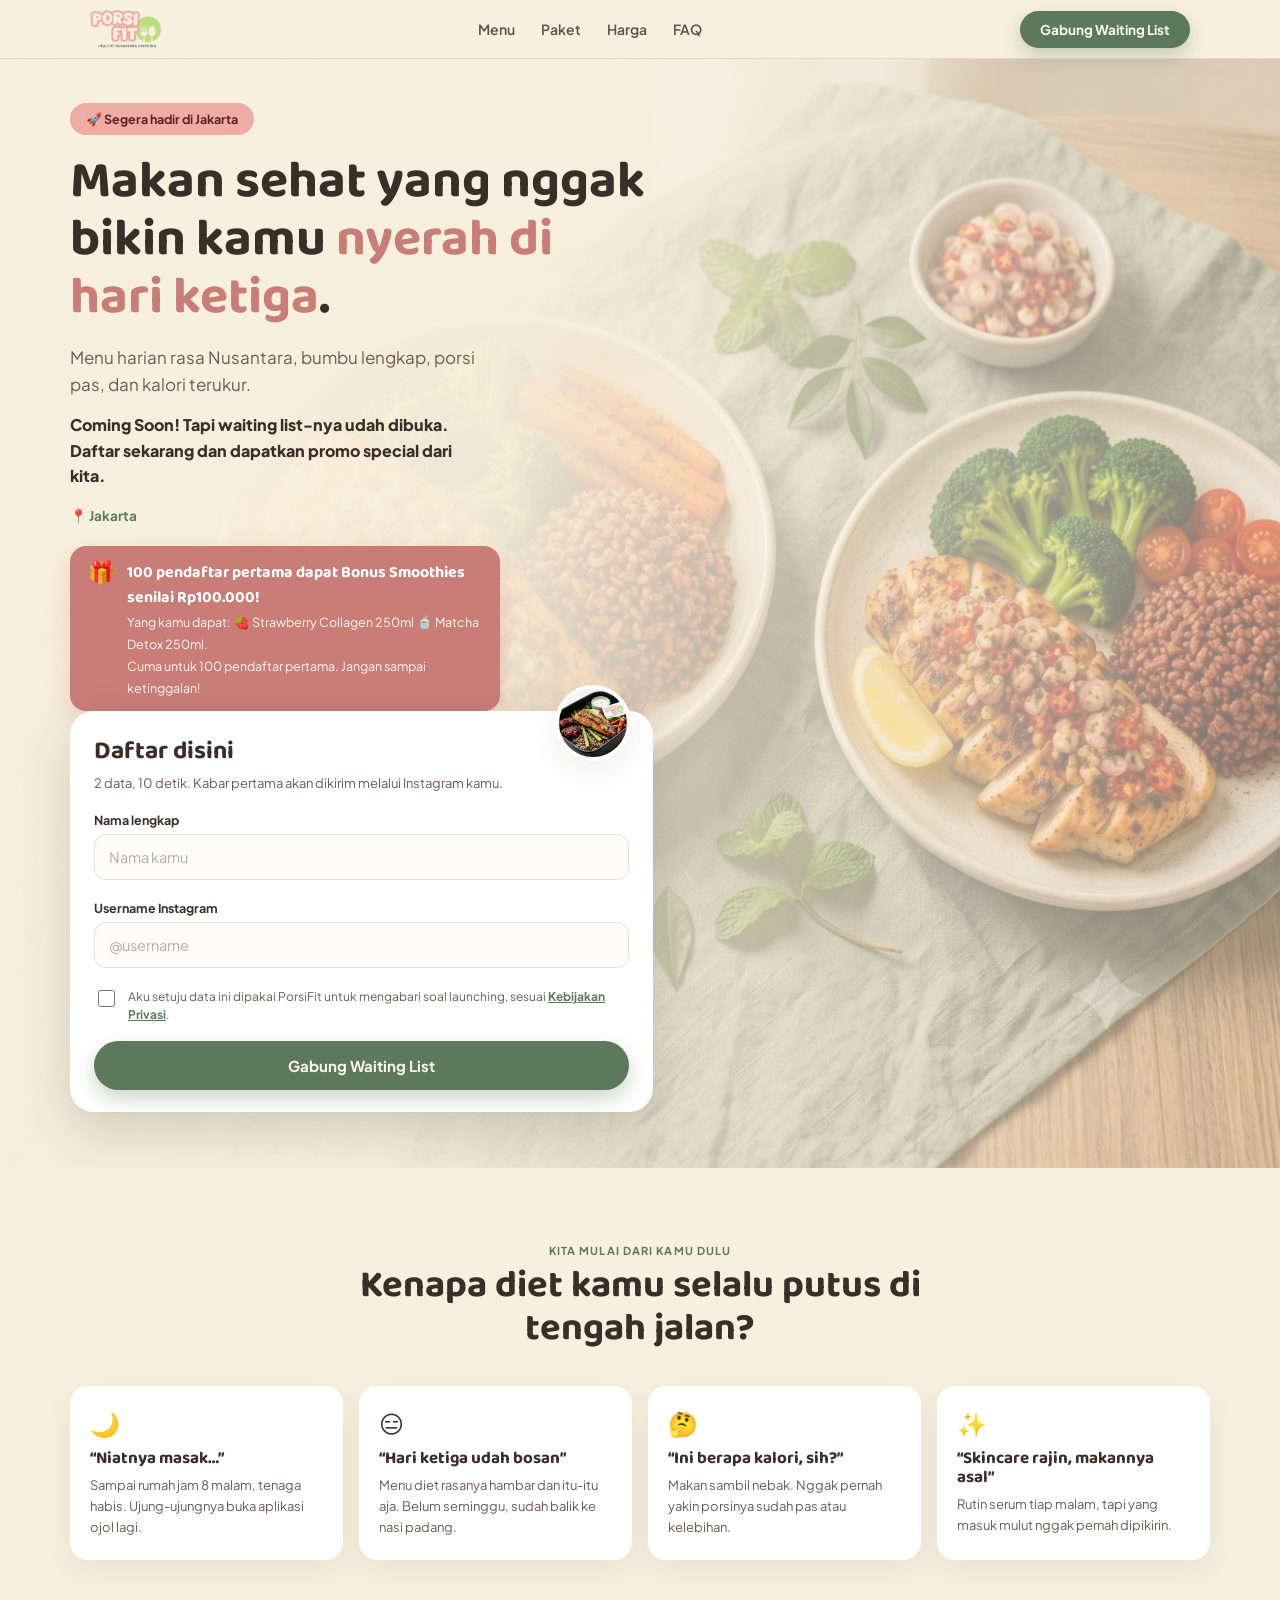
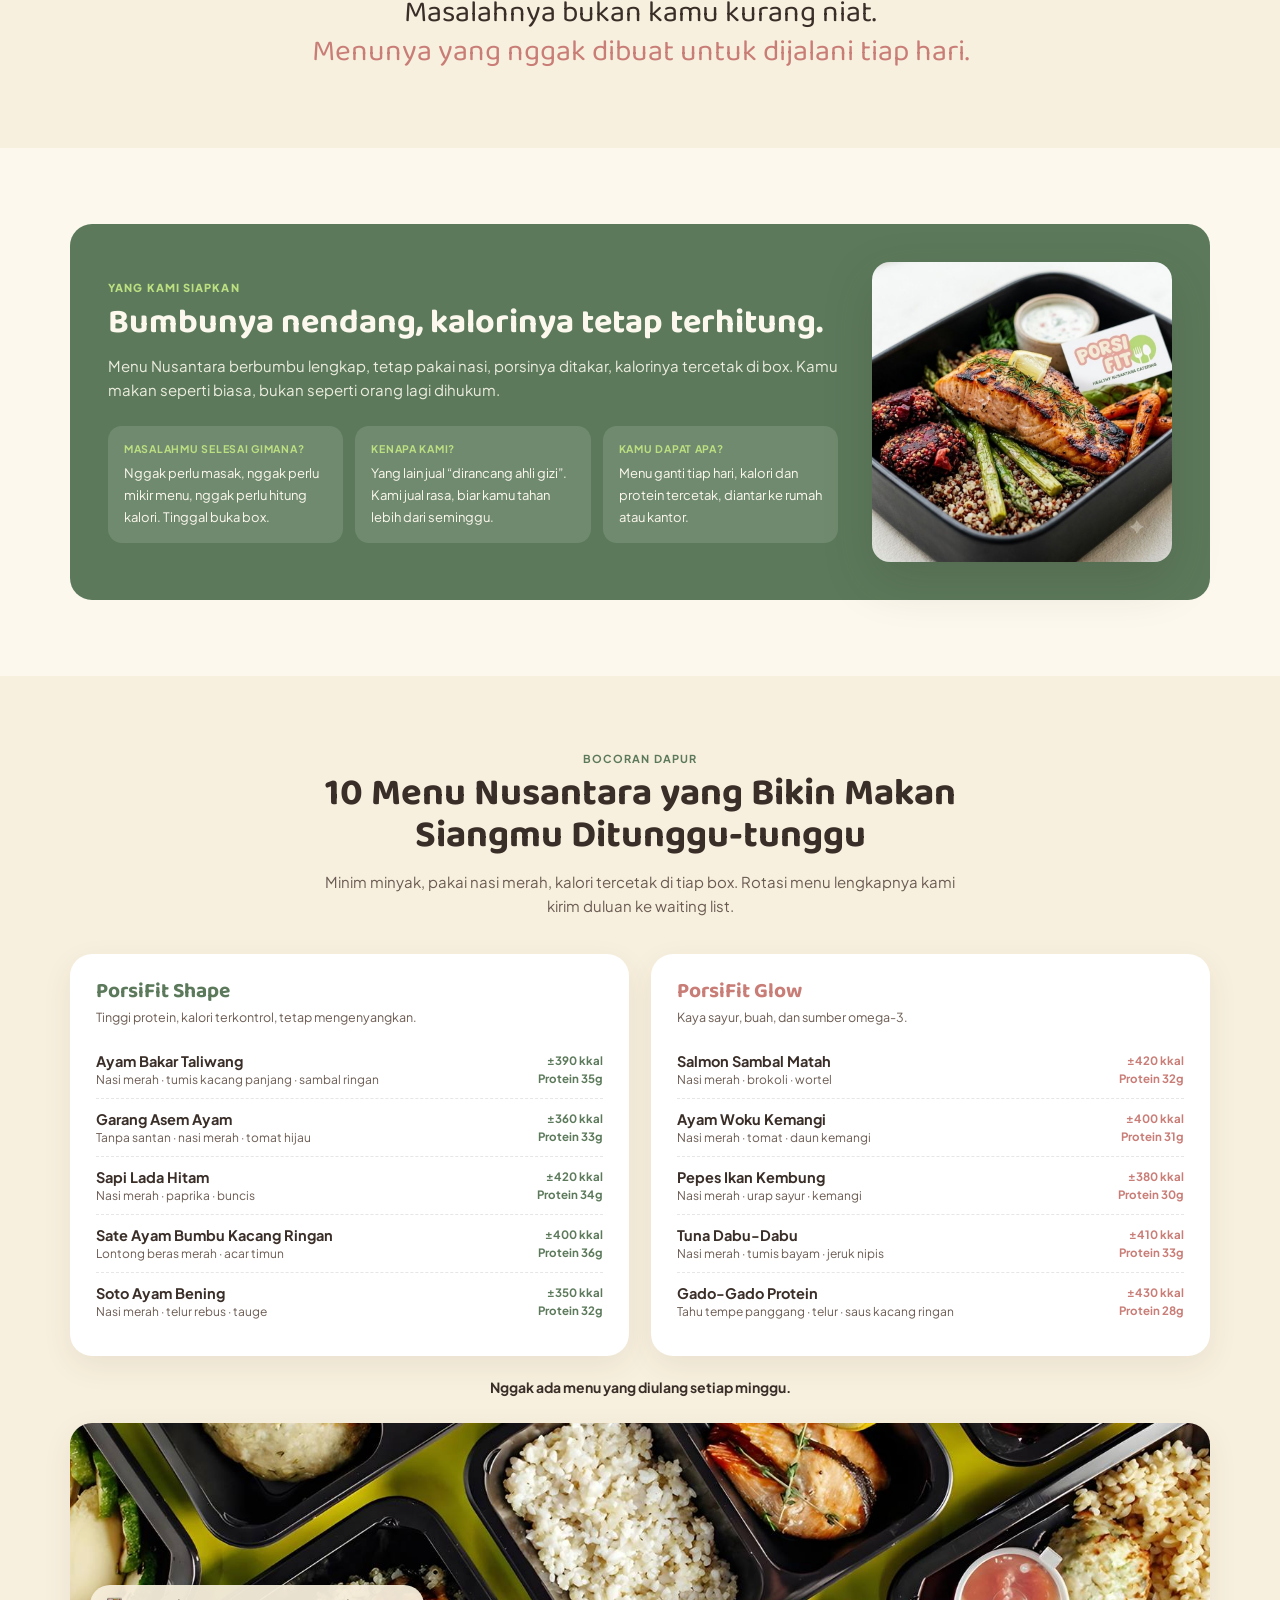
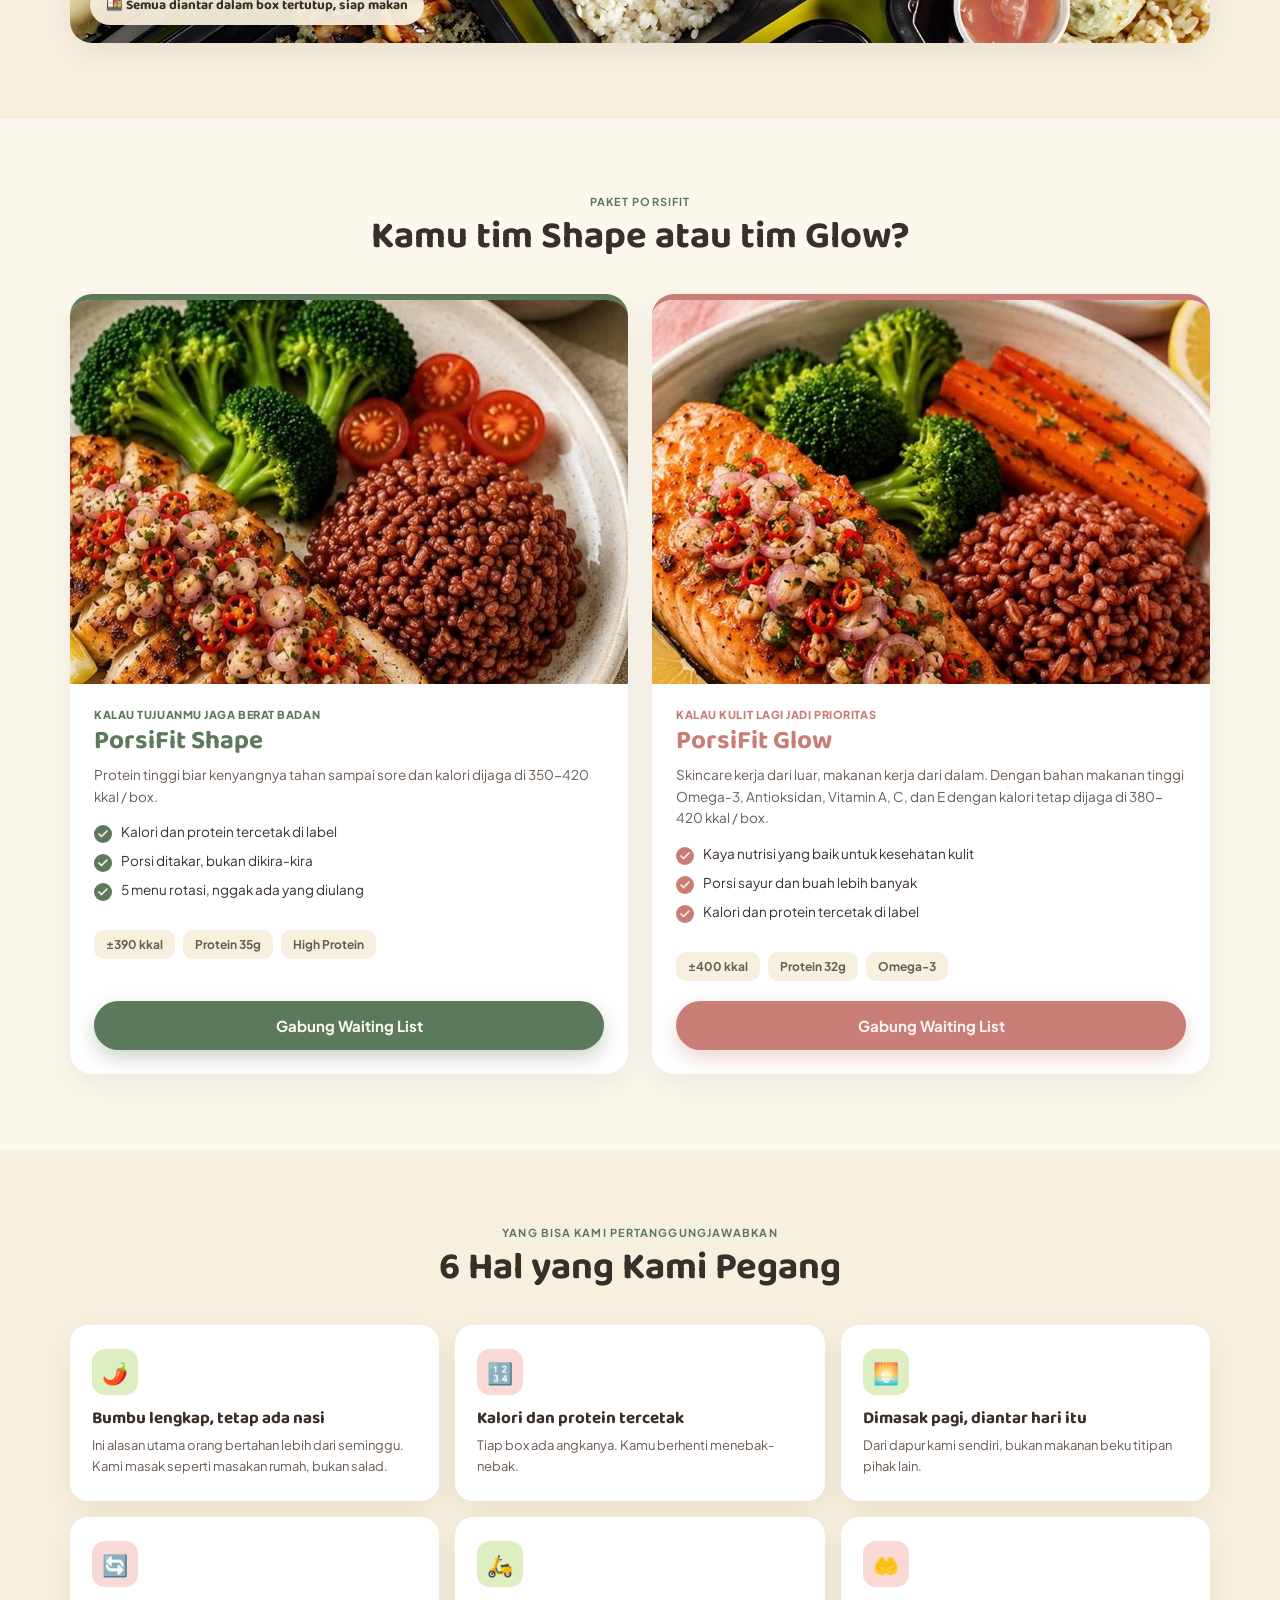
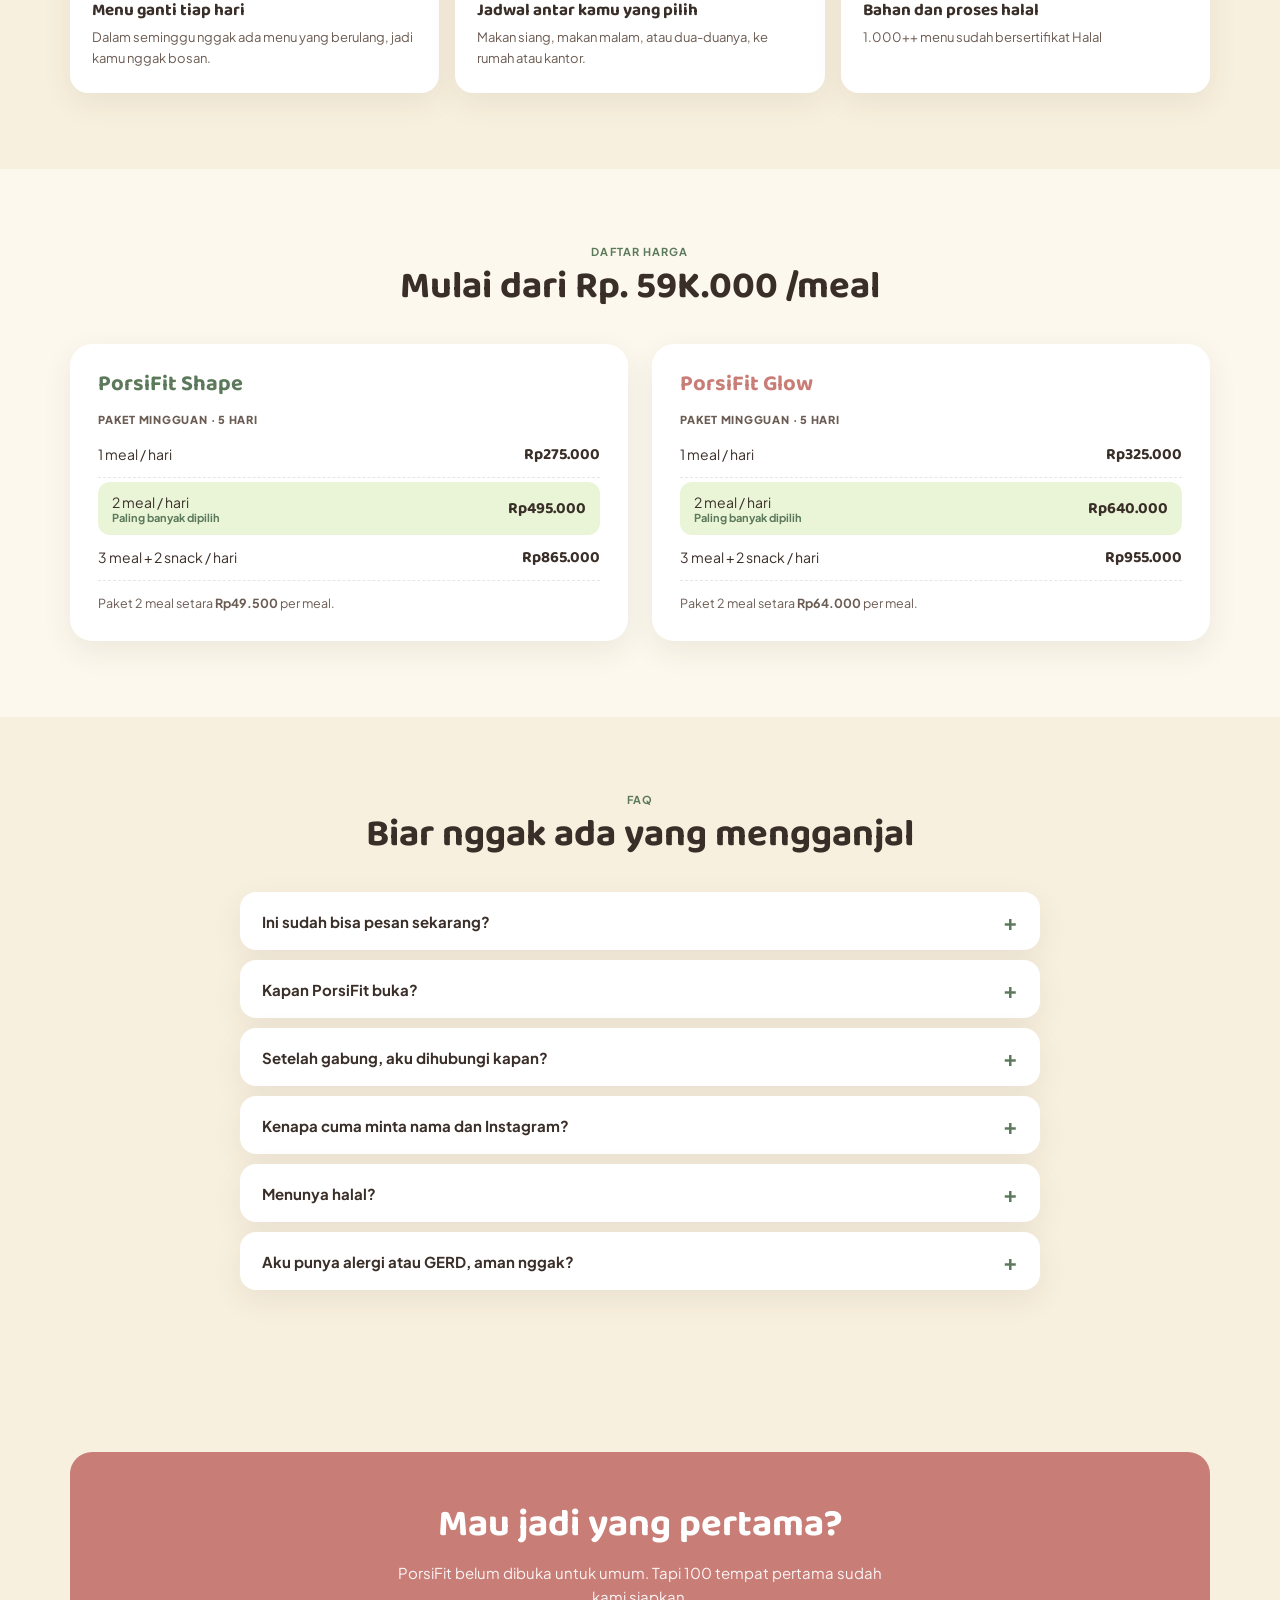
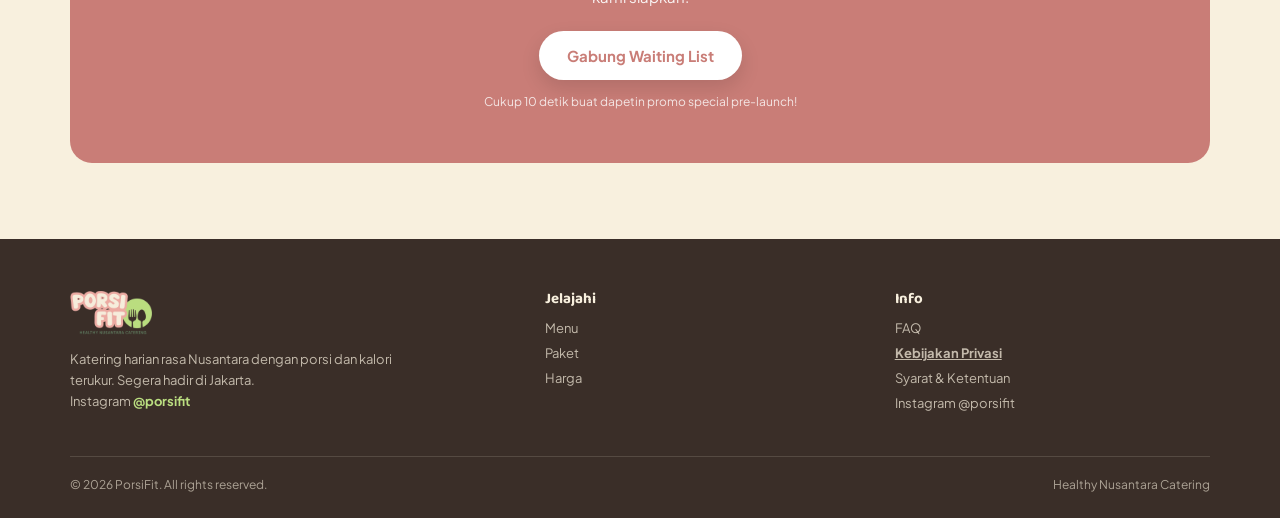
==== commit f384756f: "Update index.html" ====
--- a/index.html
+++ b/index.html
@@ -75,9 +75,7 @@
         <div>
           <strong>100 pendaftar pertama dapat Bonus Smoothies senilai Rp100.000!</strong>
         <span>Yang kamu dapat:</span>
-        </div>
           <span>🍓 Strawberry Collagen 250ml</span>
-        </div>
           <span>🍵 Matcha Detox 250ml.</span>
         <div>
            <span>Cuma untuk 100 pendaftar pertama. Jangan sampai ketinggalan!</span>
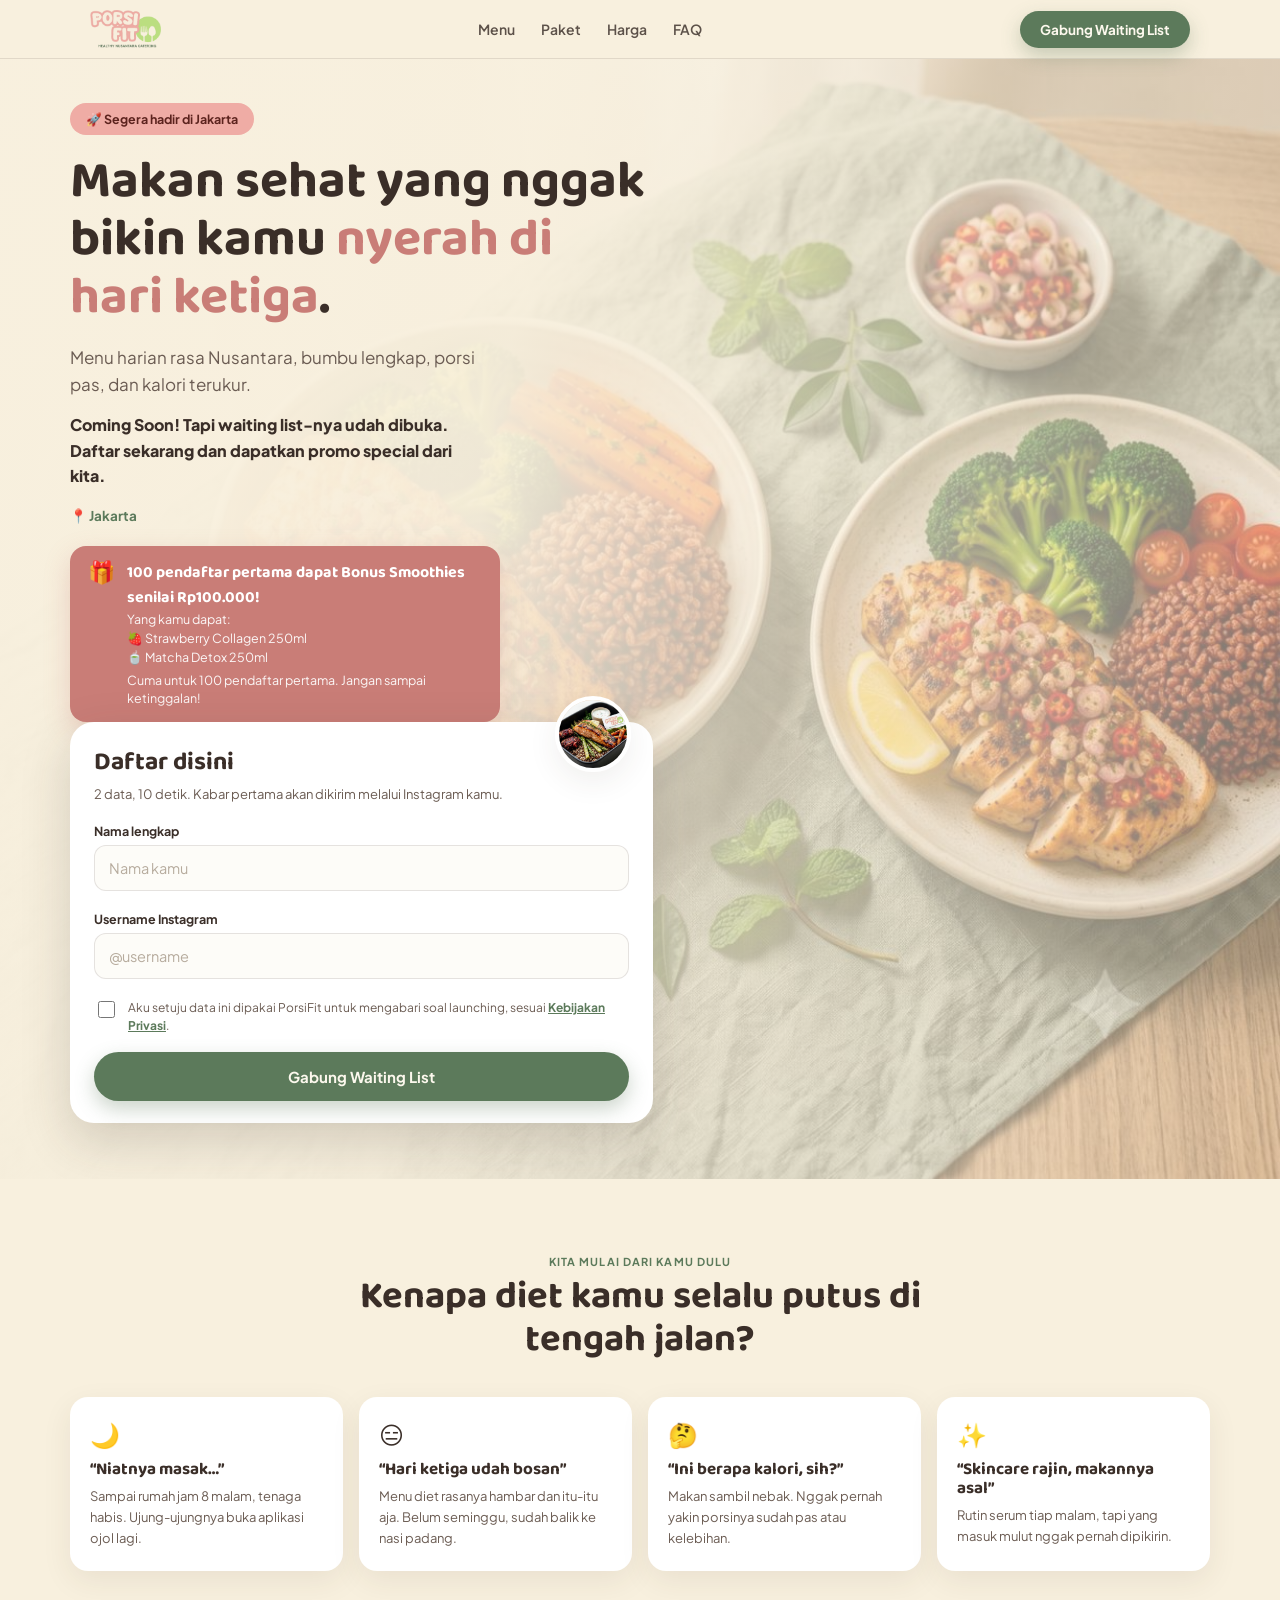
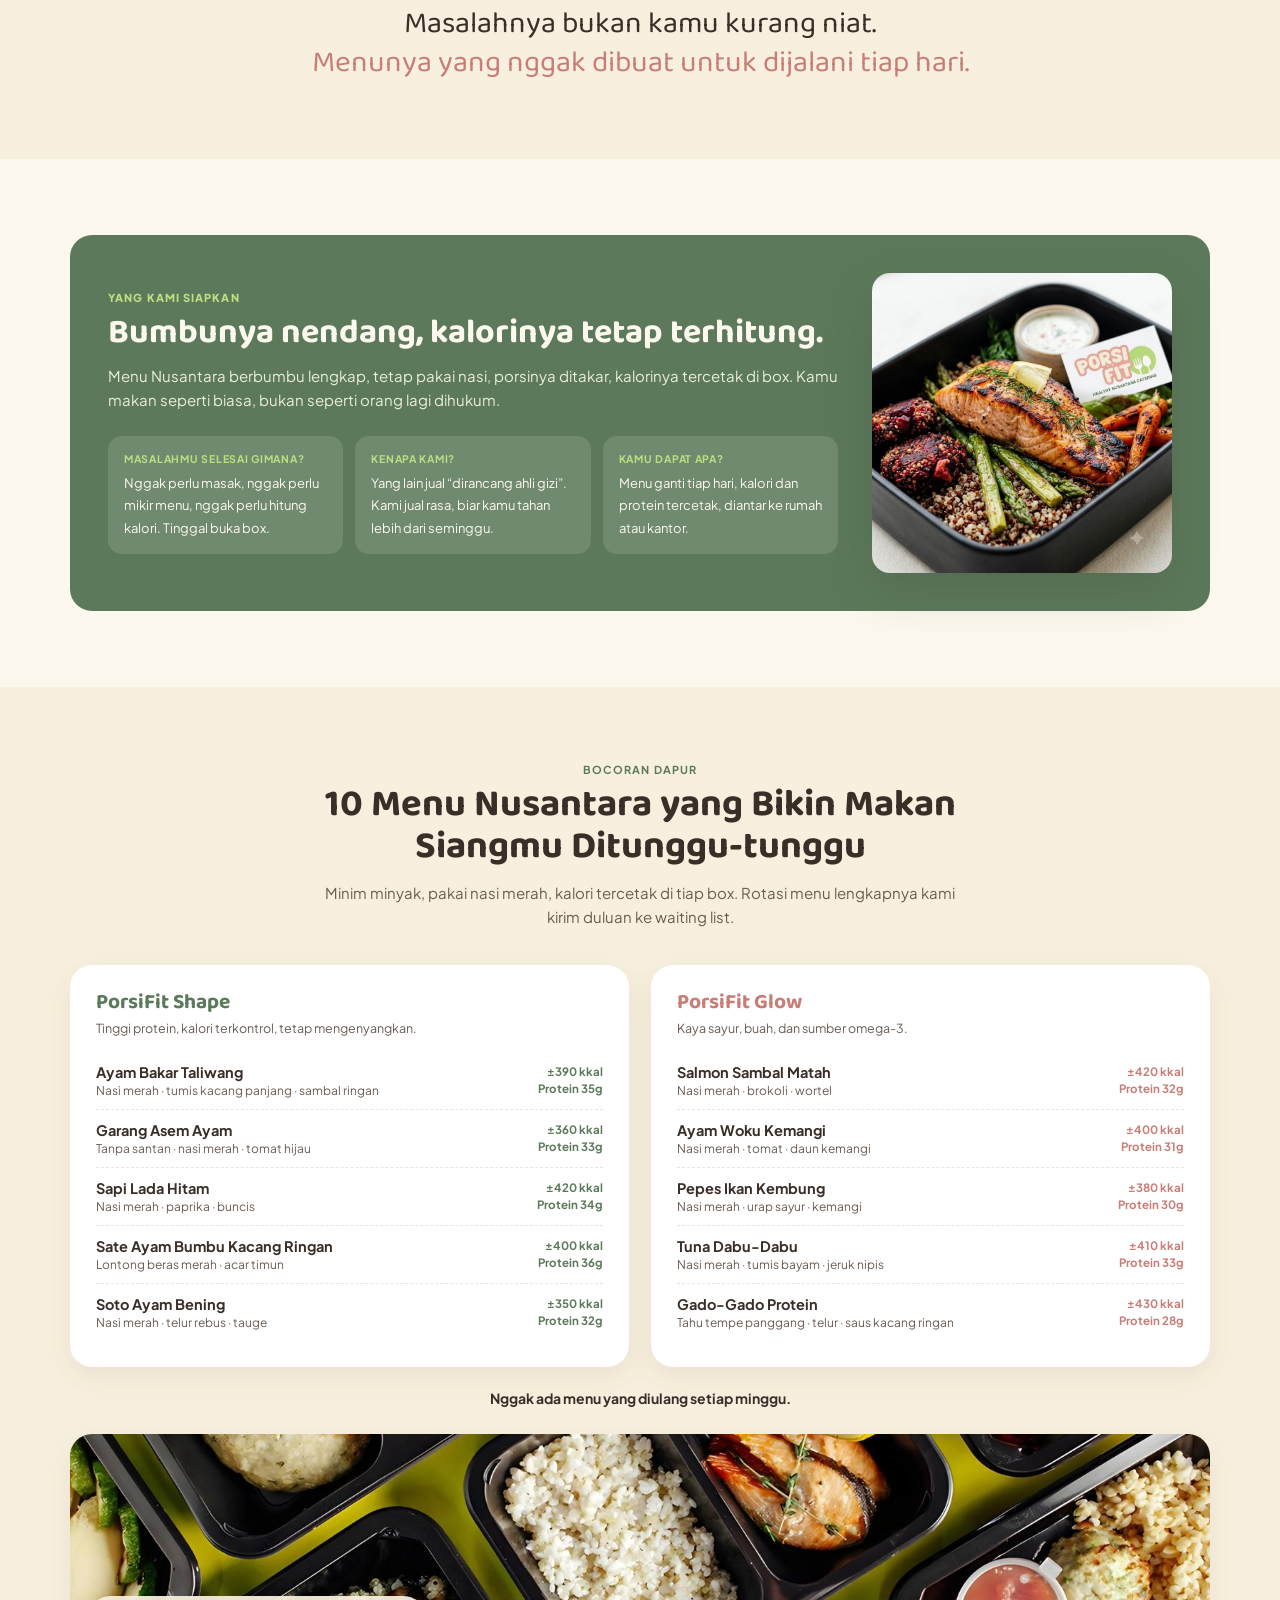
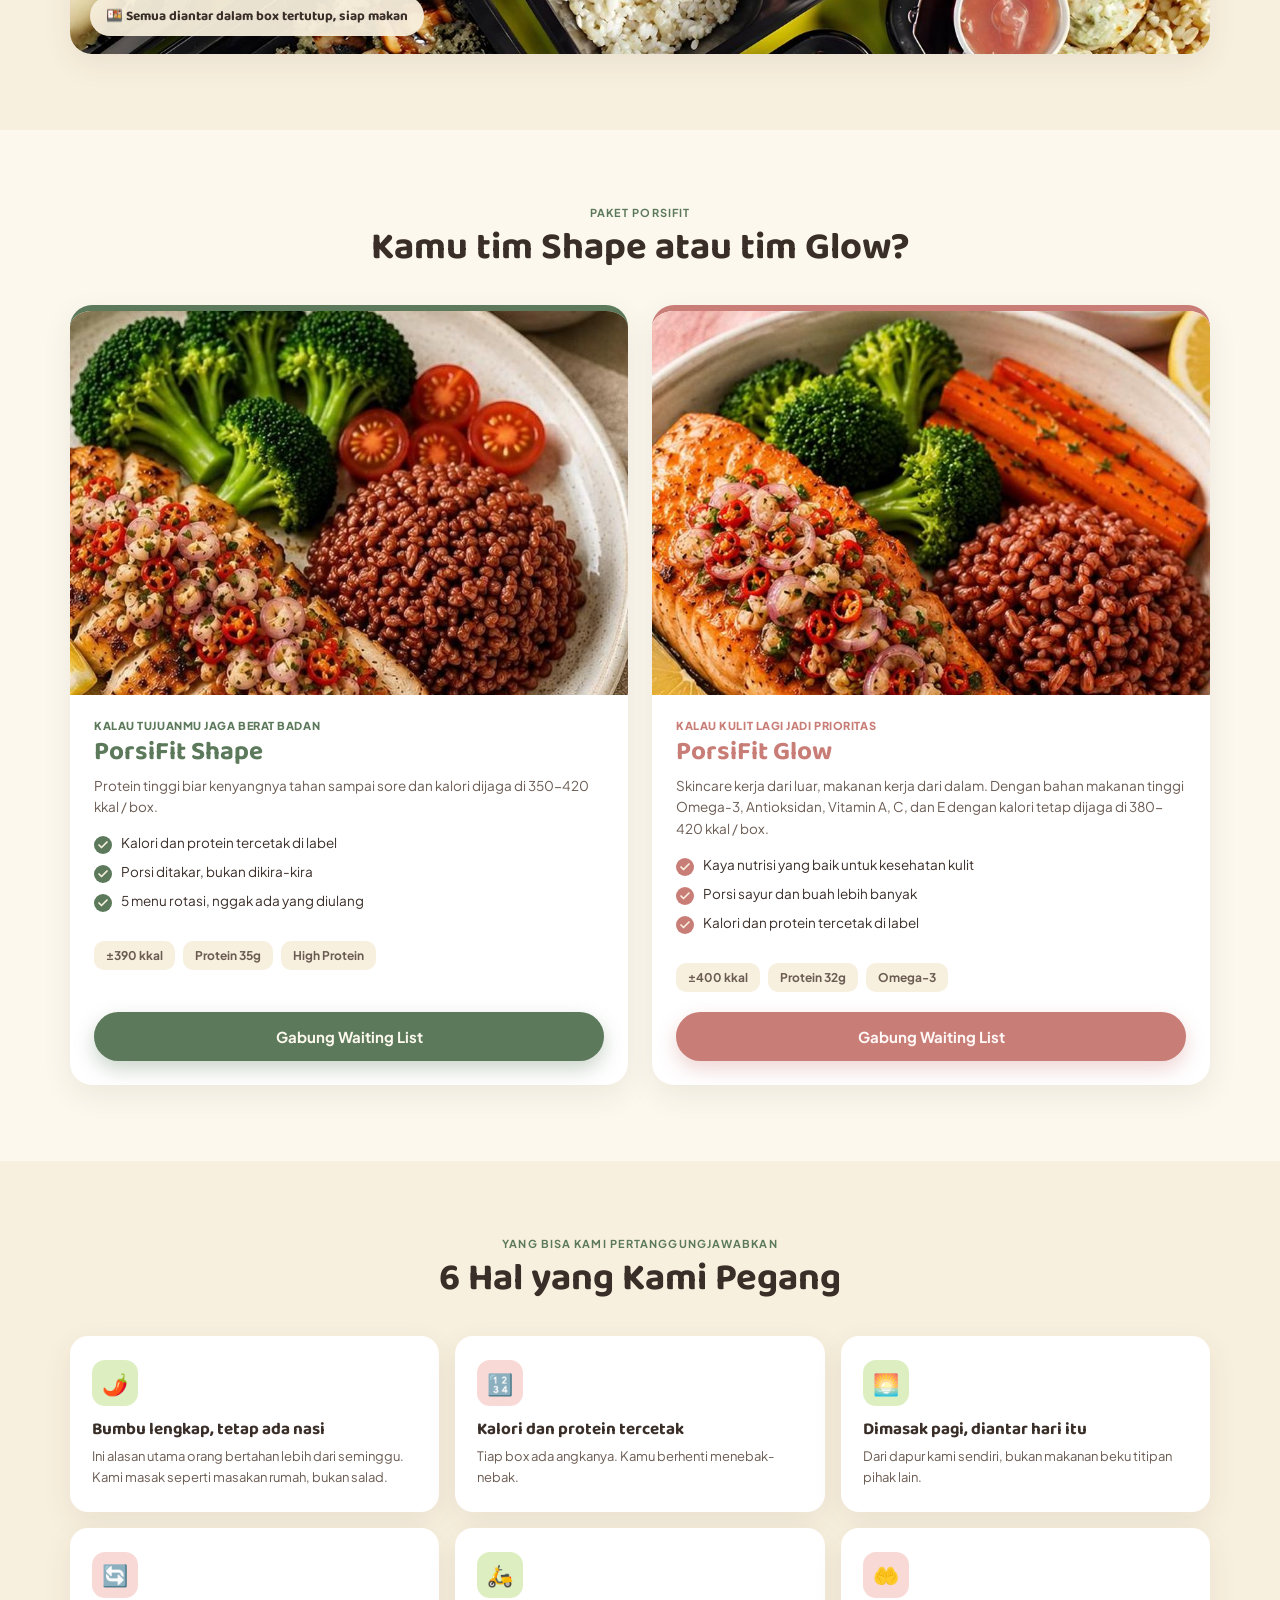
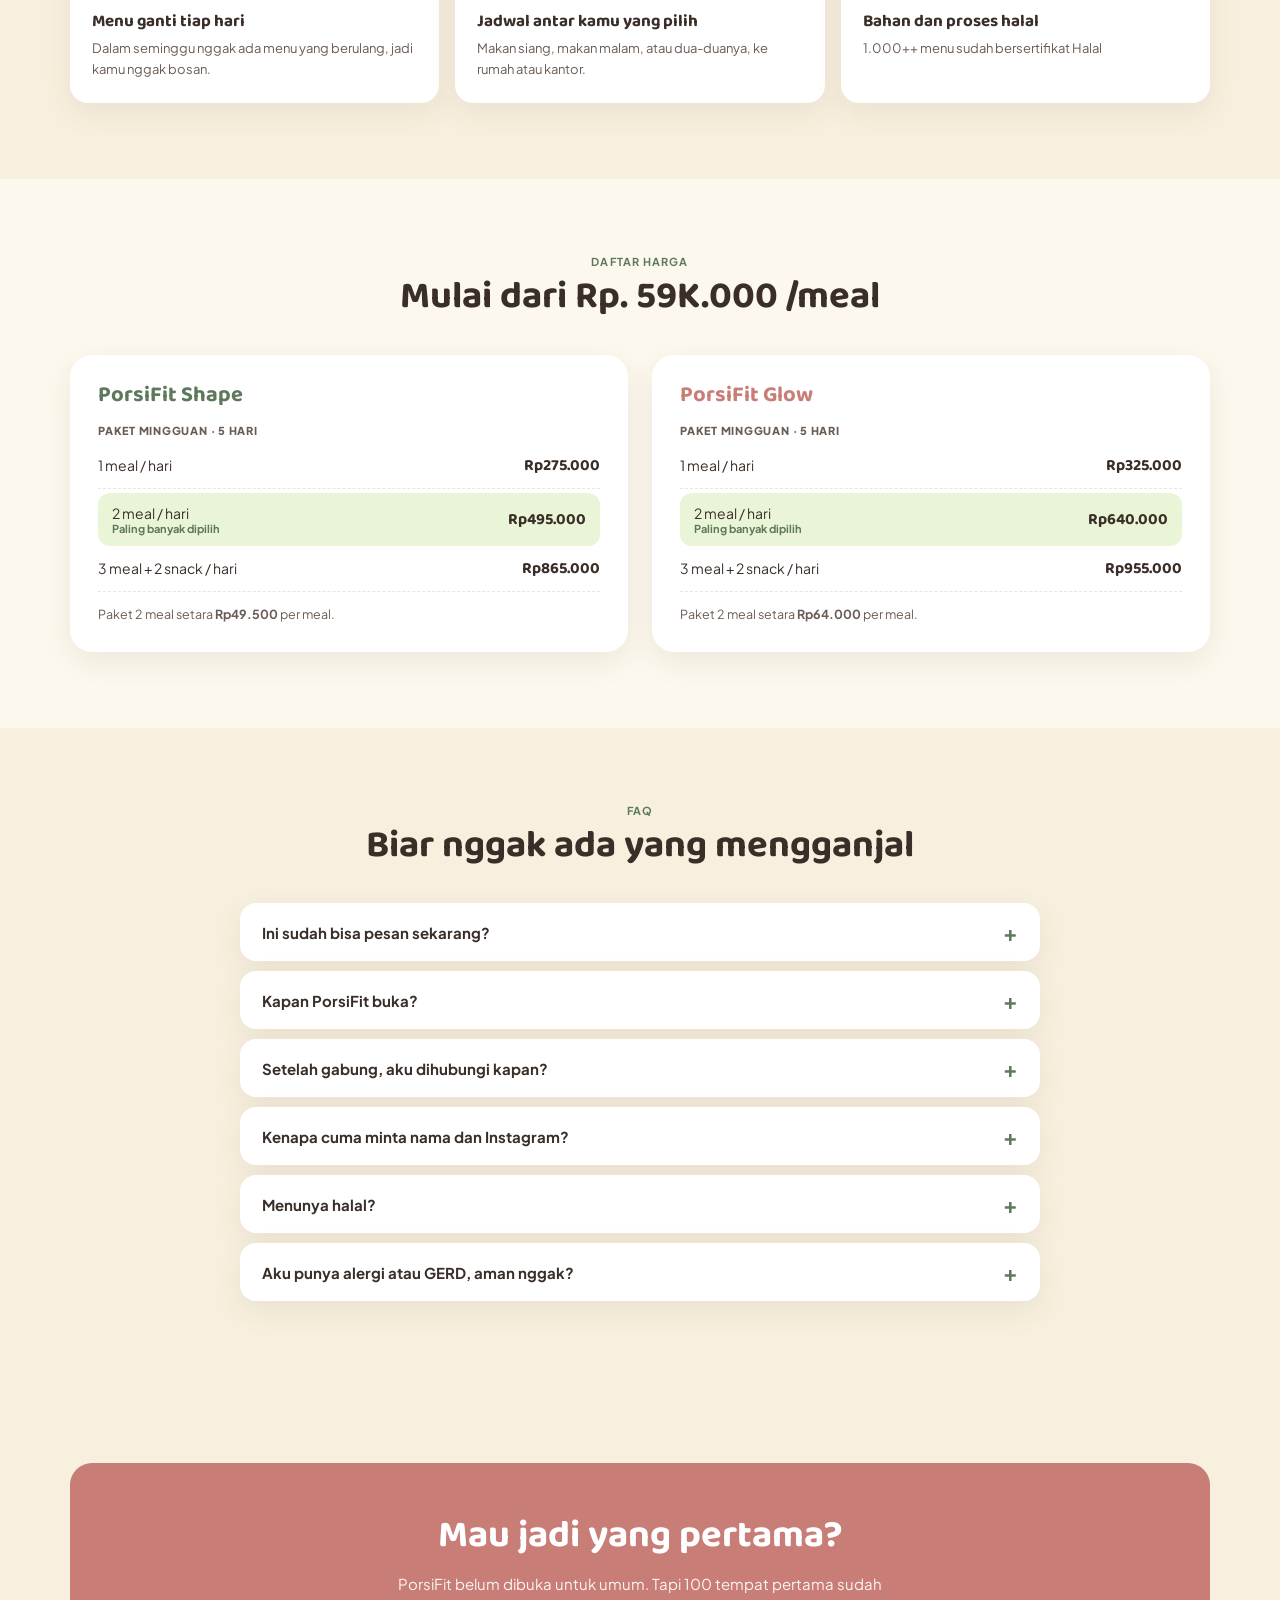
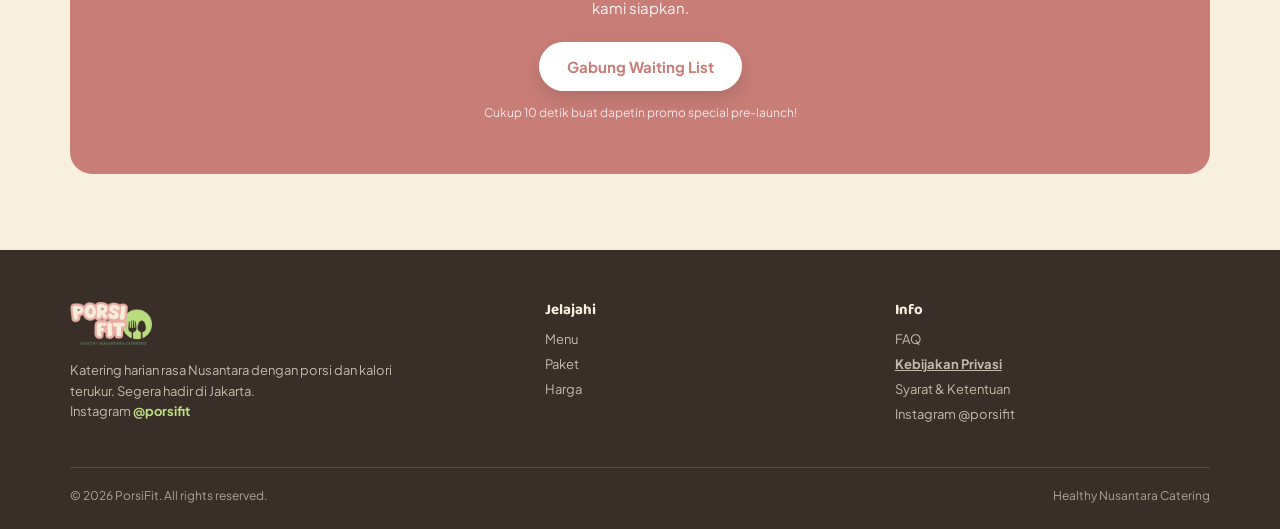
==== commit ac900086: "Update index.html" ====
--- a/index.html
+++ b/index.html
@@ -74,12 +74,10 @@
         <span class="ico">🎁</span>
         <div>
           <strong>100 pendaftar pertama dapat Bonus Smoothies senilai Rp100.000!</strong>
-        <span>Yang kamu dapat:</span>
-          <span>🍓 Strawberry Collagen 250ml</span>
-          <span>🍵 Matcha Detox 250ml.</span>
-        <div>
-           <span>Cuma untuk 100 pendaftar pertama. Jangan sampai ketinggalan!</span>
-        </div>
+       <span style="display:block">Yang kamu dapat:</span>
+<span style="display:block">🍓 Strawberry Collagen 250ml</span>
+<span style="display:block">🍵 Matcha Detox 250ml</span>
+<span style="display:block; margin-top:4px">Cuma untuk 100 pendaftar pertama. Jangan sampai ketinggalan!</span>
       </div>
     </div>
 
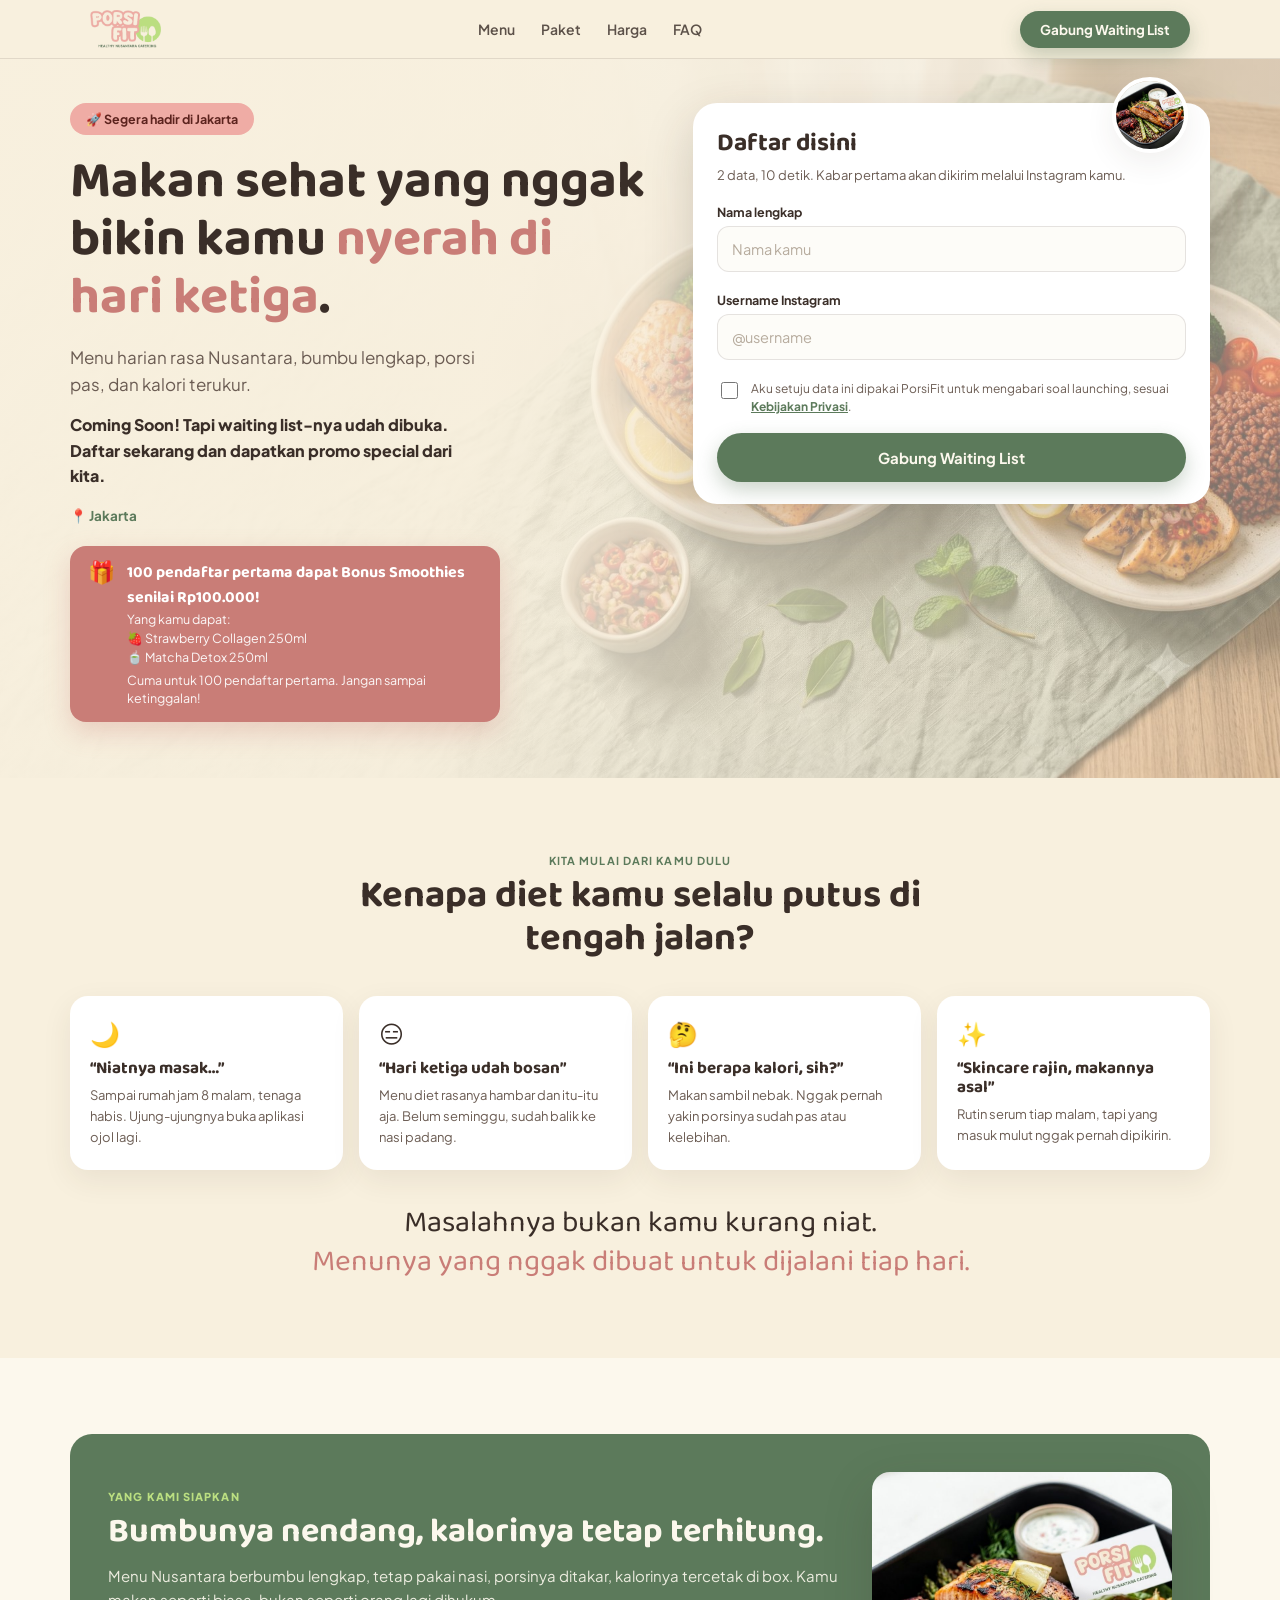
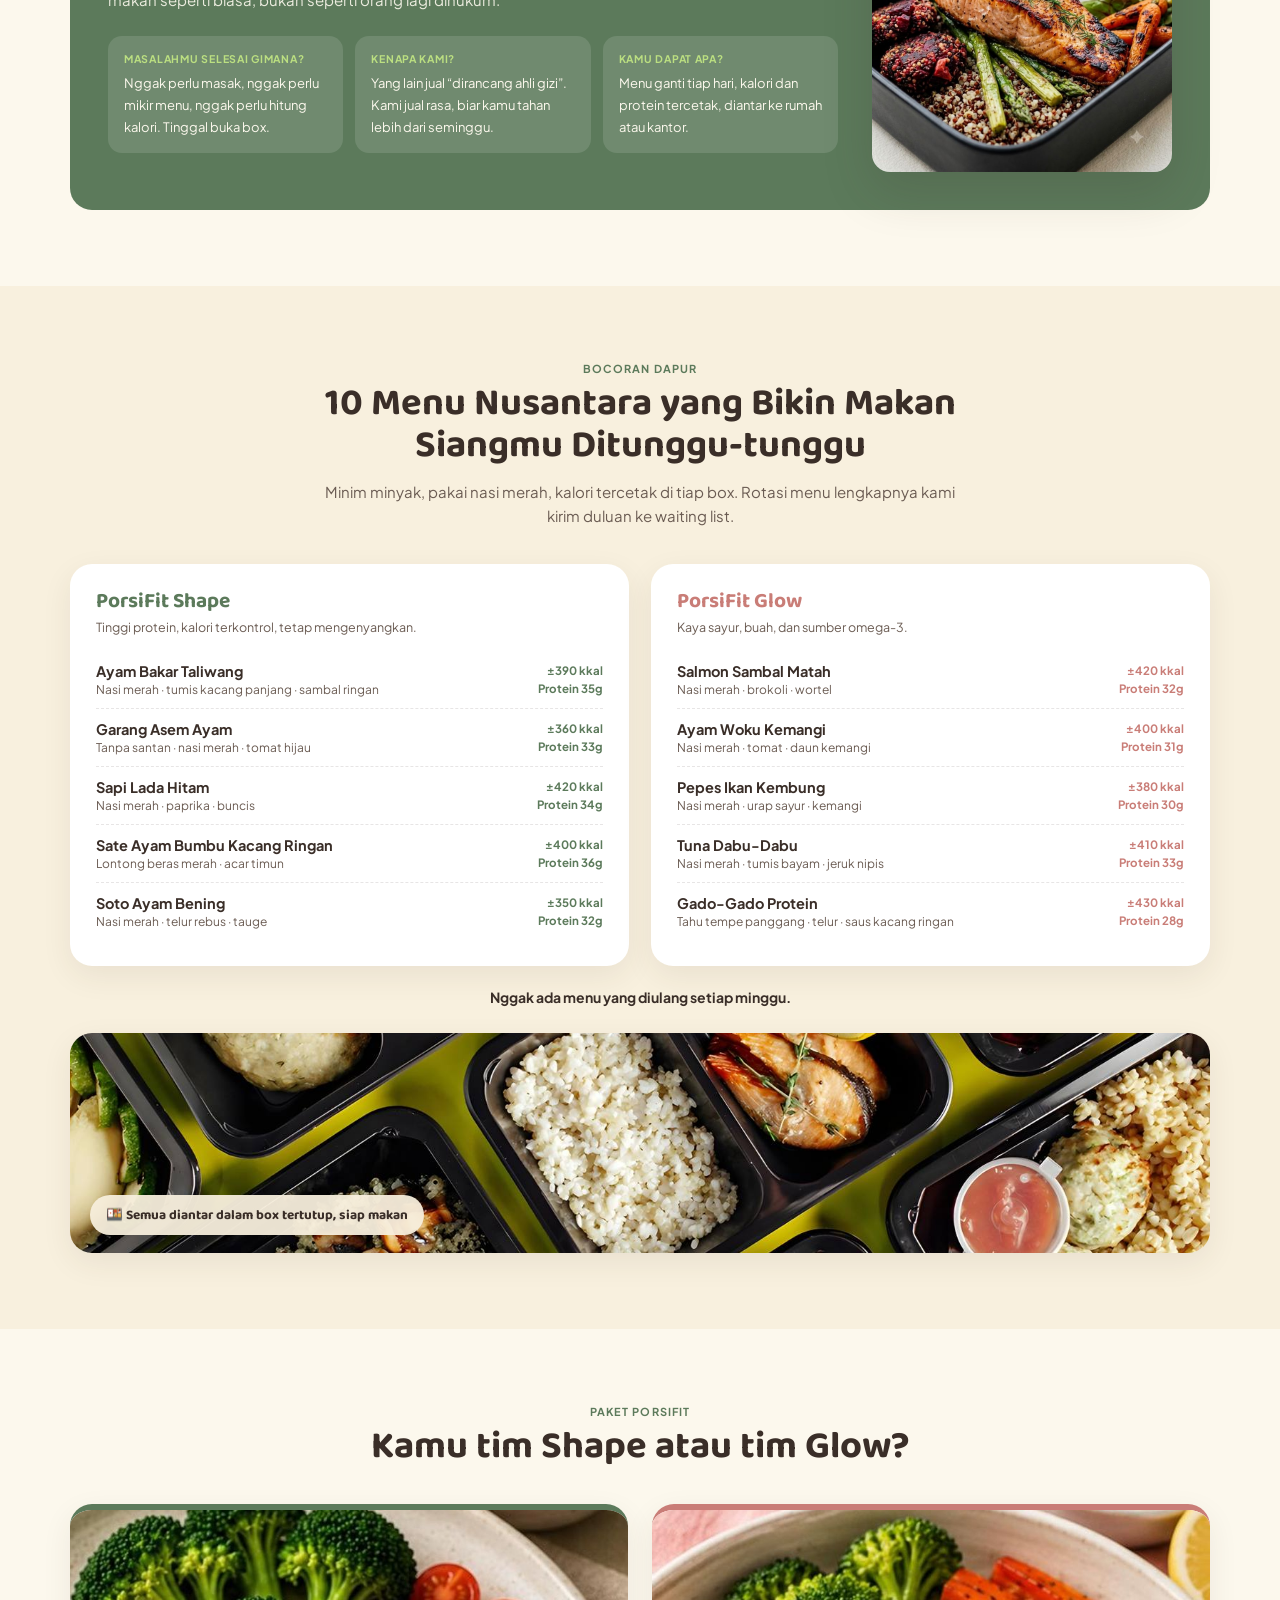
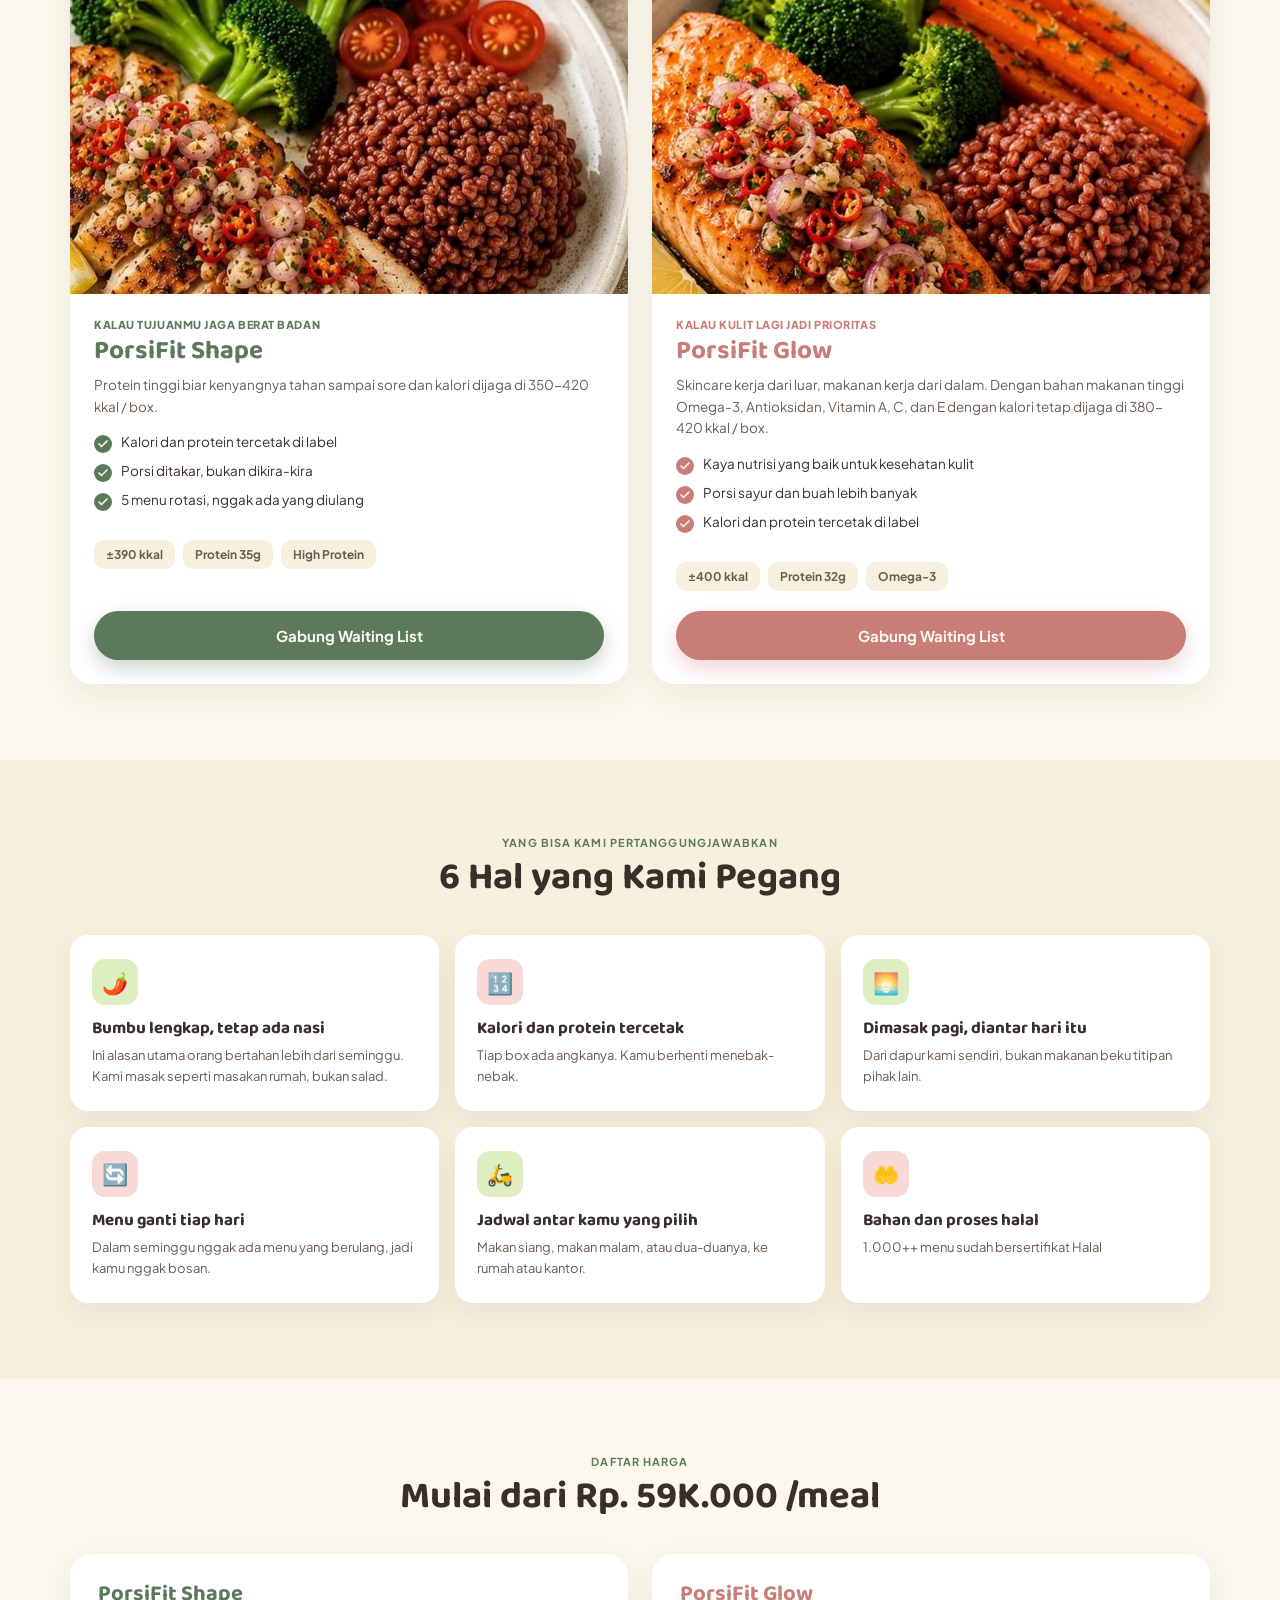
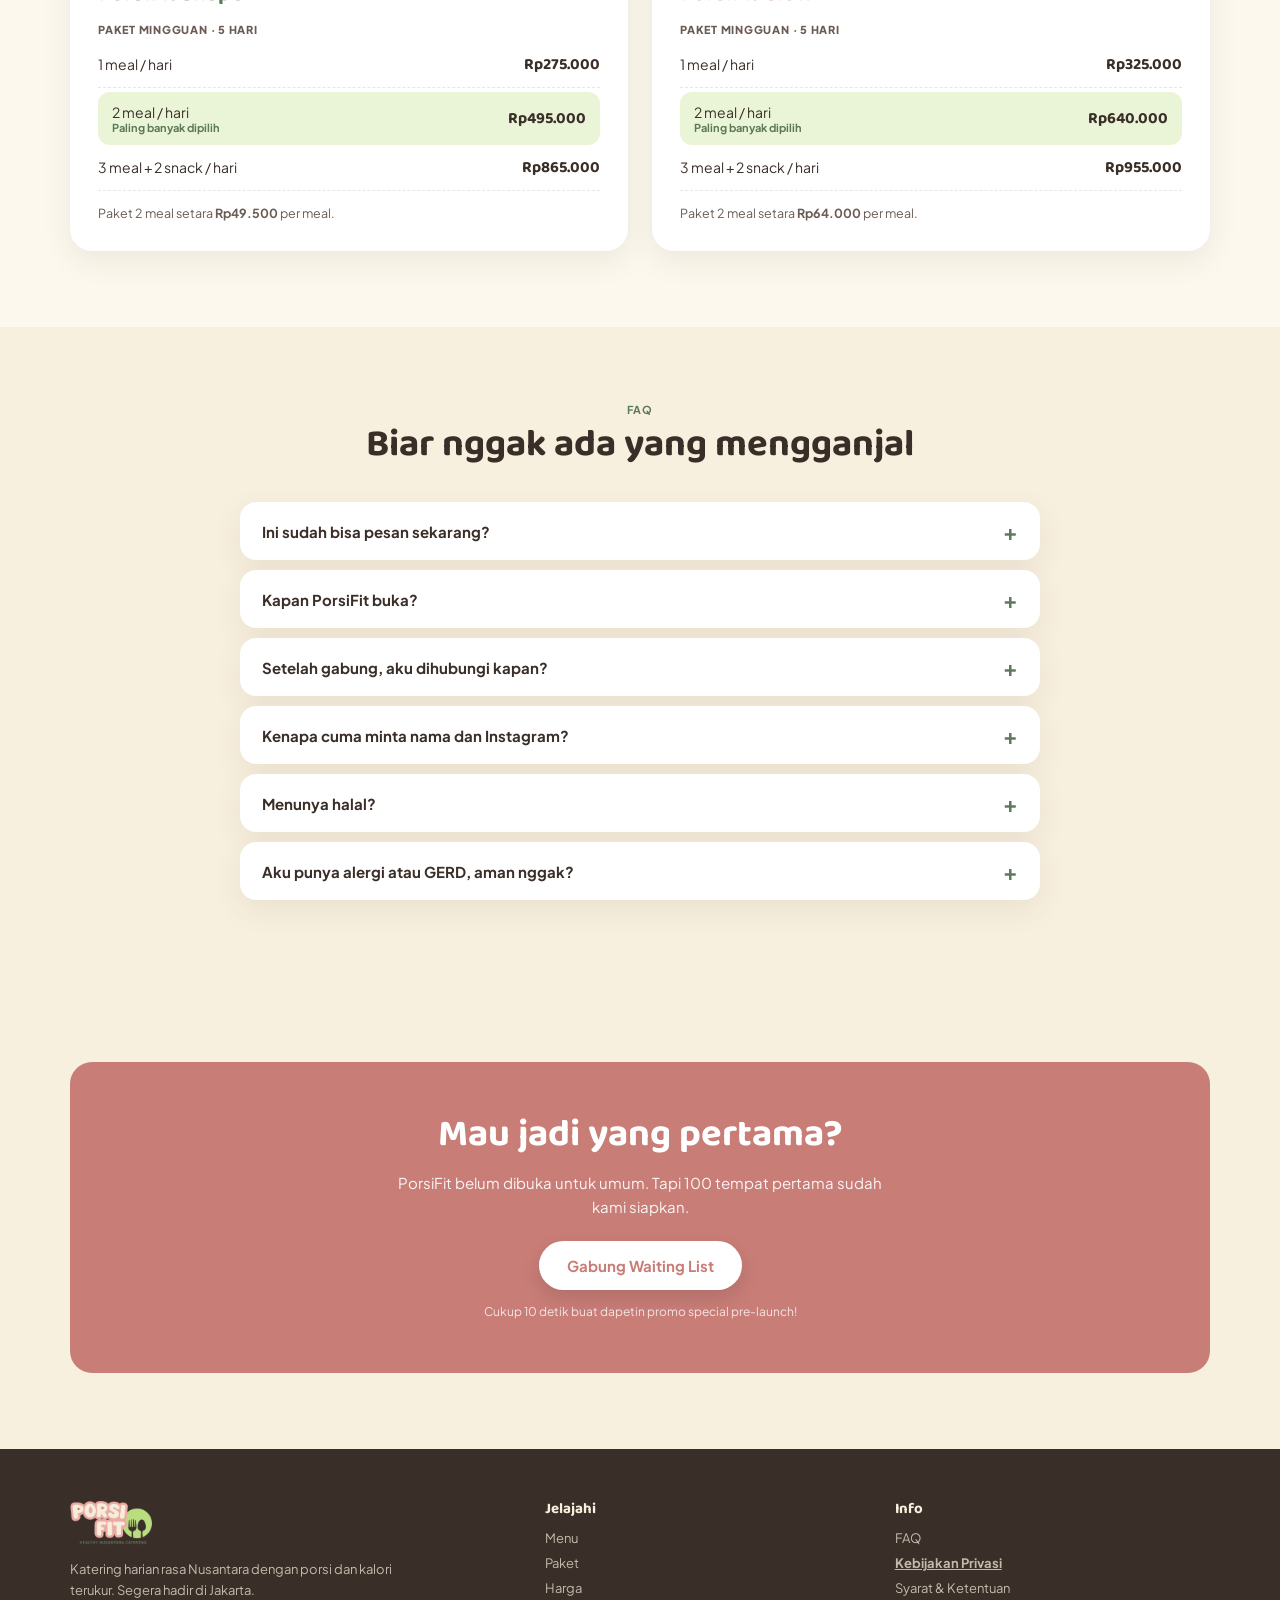
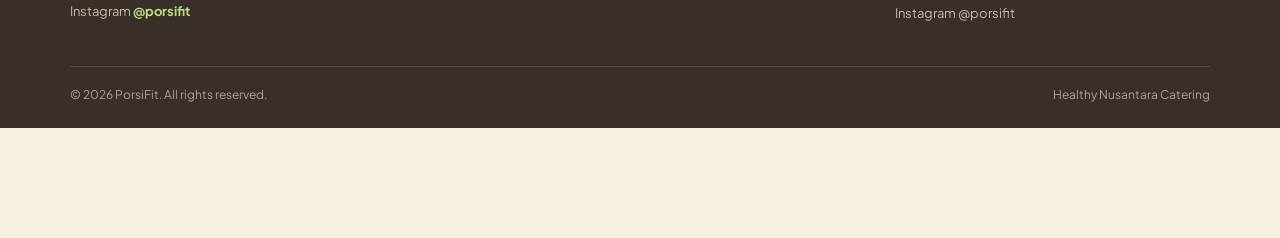
==== commit 45516d47: "Implement sticky countdown bar for campaign promotion Added a sticky countdown bar to promote a camp" ====
--- a/index.html
+++ b/index.html
@@ -78,6 +78,7 @@
 <span style="display:block">🍓 Strawberry Collagen 250ml</span>
 <span style="display:block">🍵 Matcha Detox 250ml</span>
 <span style="display:block; margin-top:4px">Cuma untuk 100 pendaftar pertama. Jangan sampai ketinggalan!</span>
+        </div>
       </div>
     </div>
 
@@ -508,6 +509,91 @@
   </div>
 </div>
 
+<!-- ============ STICKY COUNTDOWN BAR ============ -->
+<div id="sticky-bar" style="
+  position:fixed; bottom:0; left:0; right:0; z-index:9999;
+  background:linear-gradient(135deg,#3a3a3a 0%,#1a1a1a 100%);
+  padding:10px 16px 12px; text-align:center;
+  box-shadow:0 -4px 24px rgba(0,0,0,.3);
+  display:flex; flex-direction:column; align-items:center; gap:4px;
+  font-family:'Plus Jakarta Sans',sans-serif;
+  transition:transform .3s ease;
+">
+  <span style="color:#ffffffcc; font-size:12px; letter-spacing:.3px;">Kesempatan Ambil Promo Berakhir Dalam</span>
+  <div style="display:flex; align-items:center; gap:6px; margin:2px 0;">
+    <div style="display:flex; align-items:center; gap:3px;">
+      <span id="cd-hours" style="background:#BBDF81; color:#1a1a1a; font-weight:800; font-size:24px; padding:4px 10px; border-radius:6px; min-width:44px; display:inline-block; text-align:center;">00</span>
+      <span style="color:#ffffffcc; font-size:12px; font-weight:600;">jam</span>
+    </div>
+    <span style="color:#BBDF81; font-weight:800; font-size:22px;">:</span>
+    <div style="display:flex; align-items:center; gap:3px;">
+      <span id="cd-mins" style="background:#BBDF81; color:#1a1a1a; font-weight:800; font-size:24px; padding:4px 10px; border-radius:6px; min-width:44px; display:inline-block; text-align:center;">00</span>
+      <span style="color:#ffffffcc; font-size:12px; font-weight:600;">menit</span>
+    </div>
+    <span style="color:#BBDF81; font-weight:800; font-size:22px;">:</span>
+    <div style="display:flex; align-items:center; gap:3px;">
+      <span id="cd-secs" style="background:#BBDF81; color:#1a1a1a; font-weight:800; font-size:24px; padding:4px 10px; border-radius:6px; min-width:44px; display:inline-block; text-align:center;">00</span>
+      <span style="color:#ffffffcc; font-size:12px; font-weight:600;">detik</span>
+    </div>
+  </div>
+  <a href="#form" id="sticky-cta" style="
+    display:inline-block; background:#BBDF81; color:#1a1a1a;
+    font-weight:700; font-size:14px; padding:10px 32px;
+    border-radius:50px; text-decoration:none;
+    width:100%; max-width:340px; box-sizing:border-box; text-align:center;
+  ">Amankan sekarang, gabung waiting list.</a>
+</div>
+
+<style>
+  body { padding-bottom: 130px; }
+  #sticky-bar a:active { opacity:.85; }
+  @media(min-width:768px){
+    body { padding-bottom: 110px; }
+    #sticky-bar { flex-direction:row; gap:16px; padding:12px 24px; }
+    #sticky-bar > span:first-child { display:none; }
+    #sticky-cta { width:auto; max-width:none; white-space:nowrap; }
+  }
+</style>
+
+<script>
+(function(){
+  // Campaign berakhir 4 September 2026 pukul 23:59:59 WIB (UTC+7)
+  var end = new Date('2026-09-04T23:59:59+07:00').getTime();
+
+  var hEl = document.getElementById('cd-hours');
+  var mEl = document.getElementById('cd-mins');
+  var sEl = document.getElementById('cd-secs');
+  var bar = document.getElementById('sticky-bar');
+
+  function pad(n){ return String(n).padStart(2,'0'); }
+
+  function update() {
+    var diff = end - Date.now();
+    if (diff <= 0) {
+      hEl.textContent = '00';
+      mEl.textContent = '00';
+      sEl.textContent = '00';
+      bar.style.display = 'none';
+      return;
+    }
+    hEl.textContent = pad(Math.floor(diff / 3600000));
+    mEl.textContent = pad(Math.floor((diff % 3600000) / 60000));
+    sEl.textContent = pad(Math.floor((diff % 60000) / 1000));
+  }
+  update();
+  setInterval(update, 1000);
+
+  // Sembunyikan bar saat user sudah di area form
+  var formEl = document.getElementById('form');
+  if (formEl && bar) {
+    var io = new IntersectionObserver(function(entries){
+      bar.style.transform = entries[0].isIntersecting ? 'translateY(100%)' : 'translateY(0)';
+    }, { threshold: 0.3 });
+    io.observe(formEl);
+  }
+})();
+</script>
+
 <script src="main.js" defer></script>
 </body>
 </html>
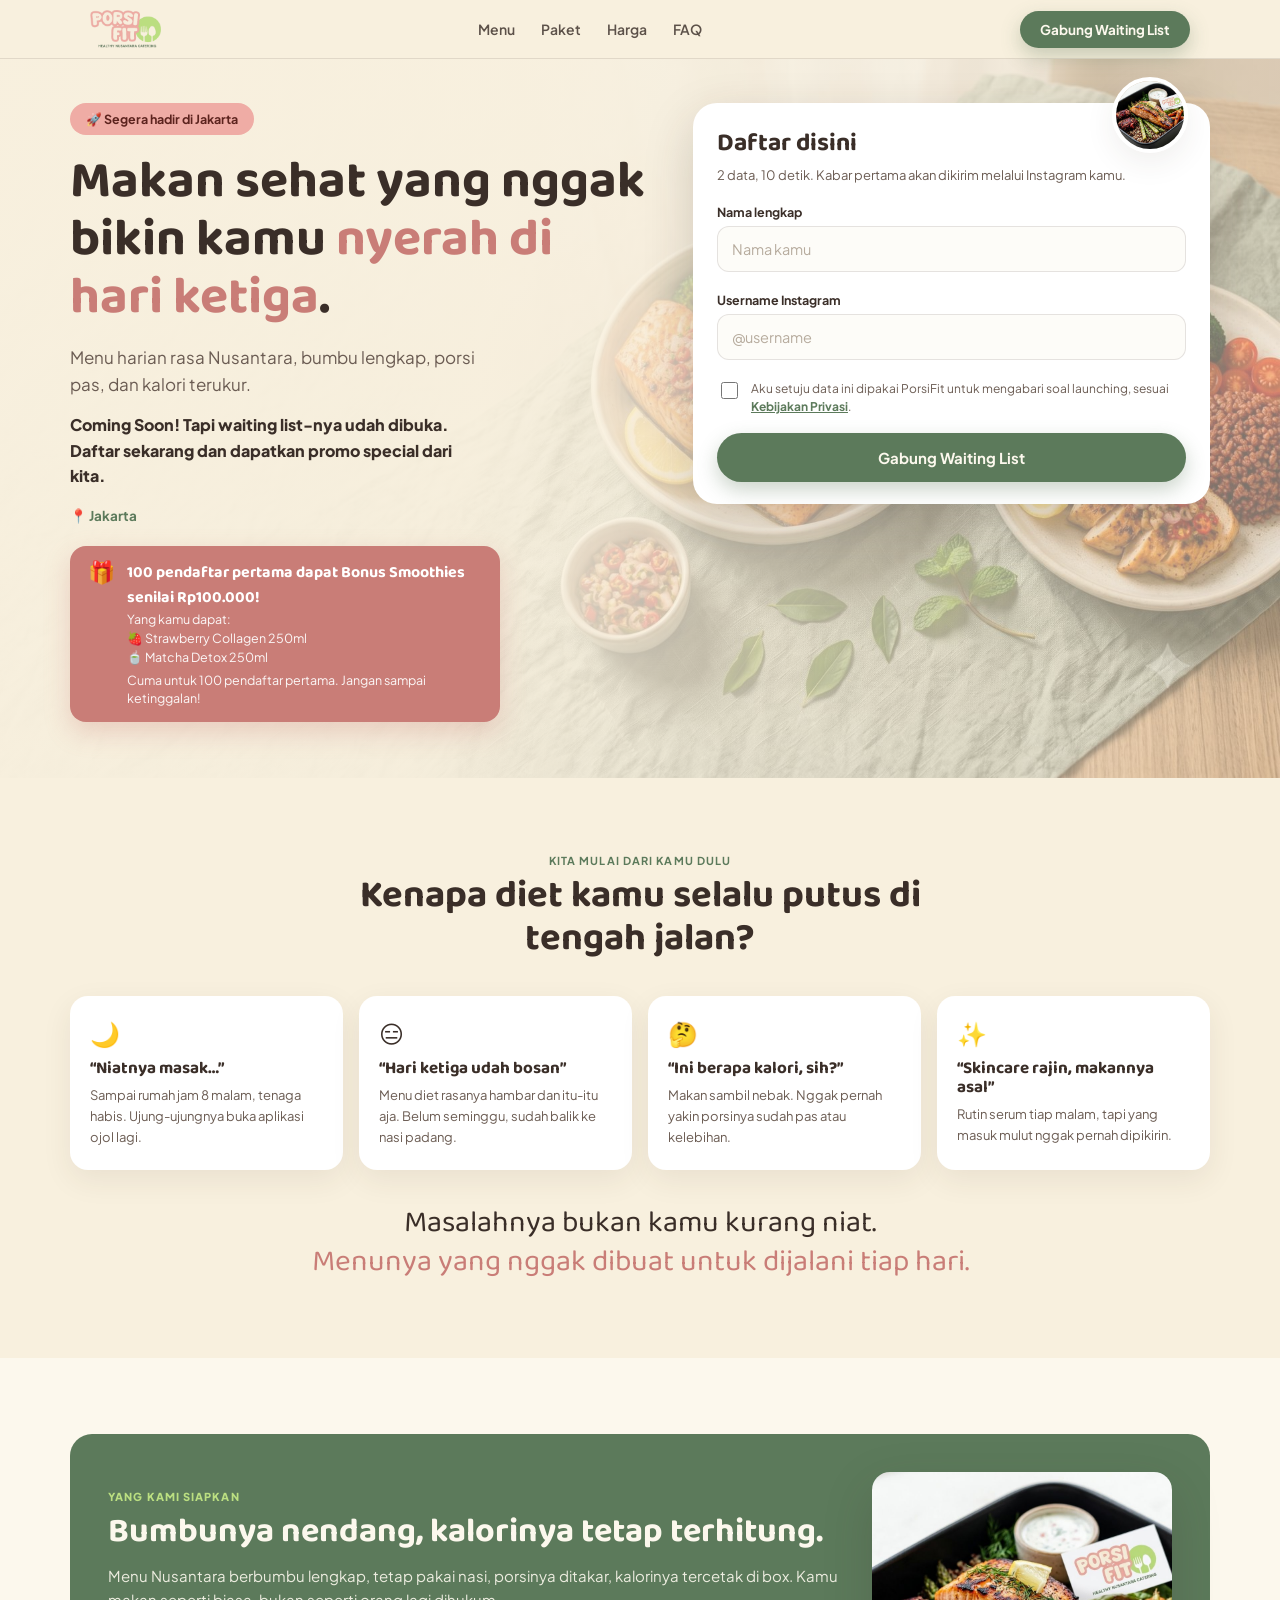
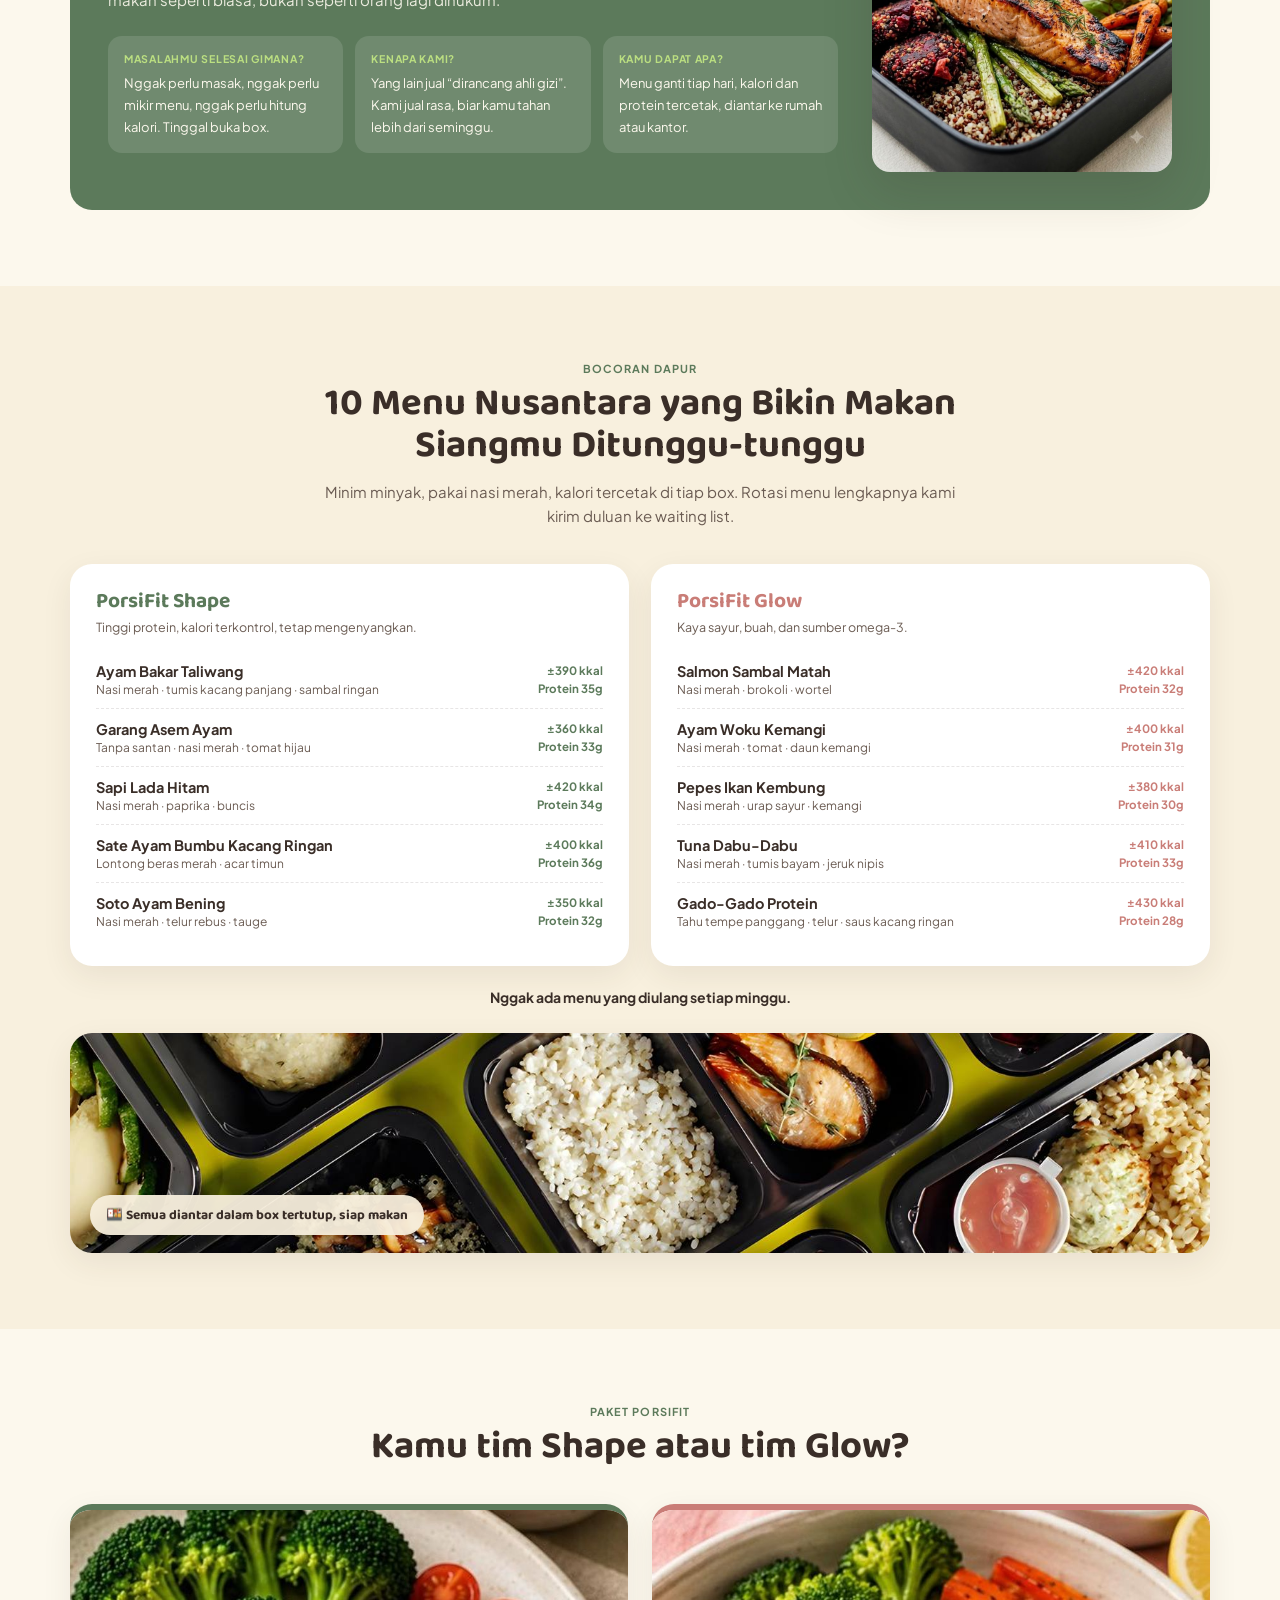
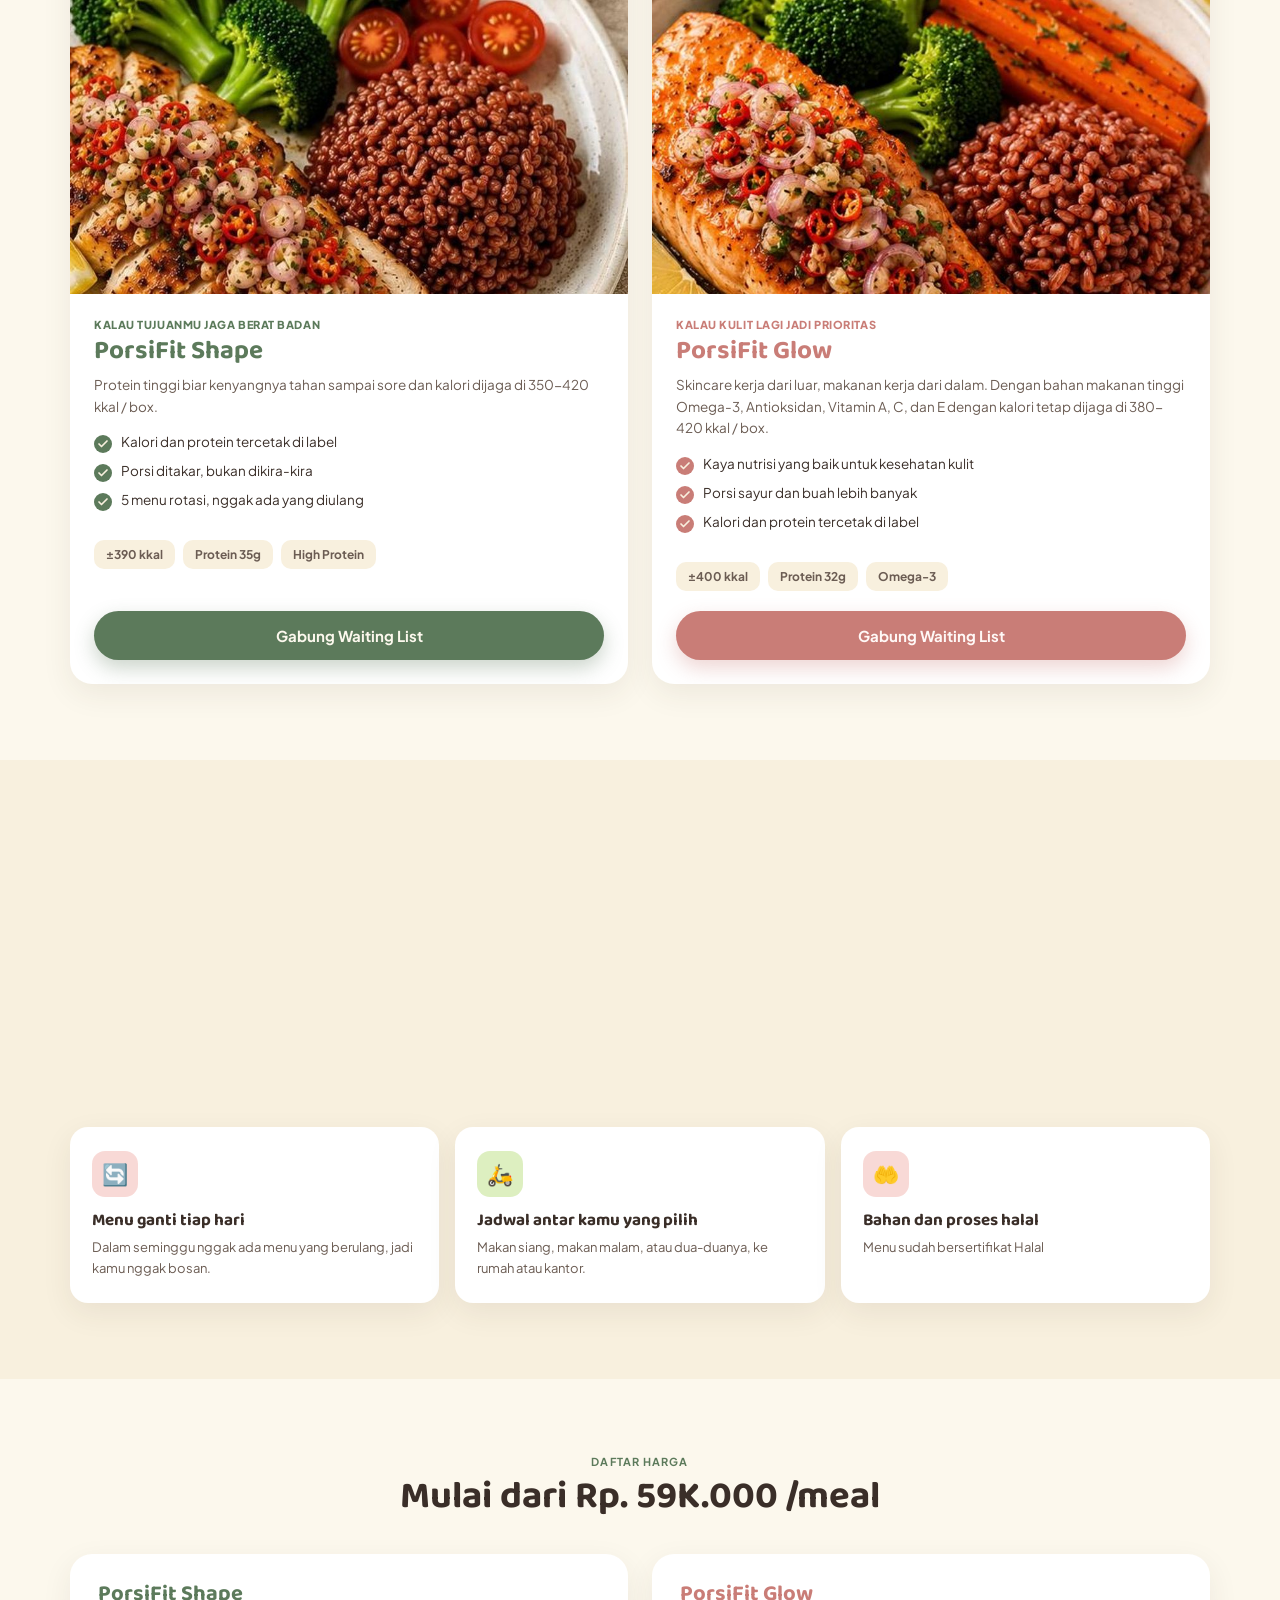
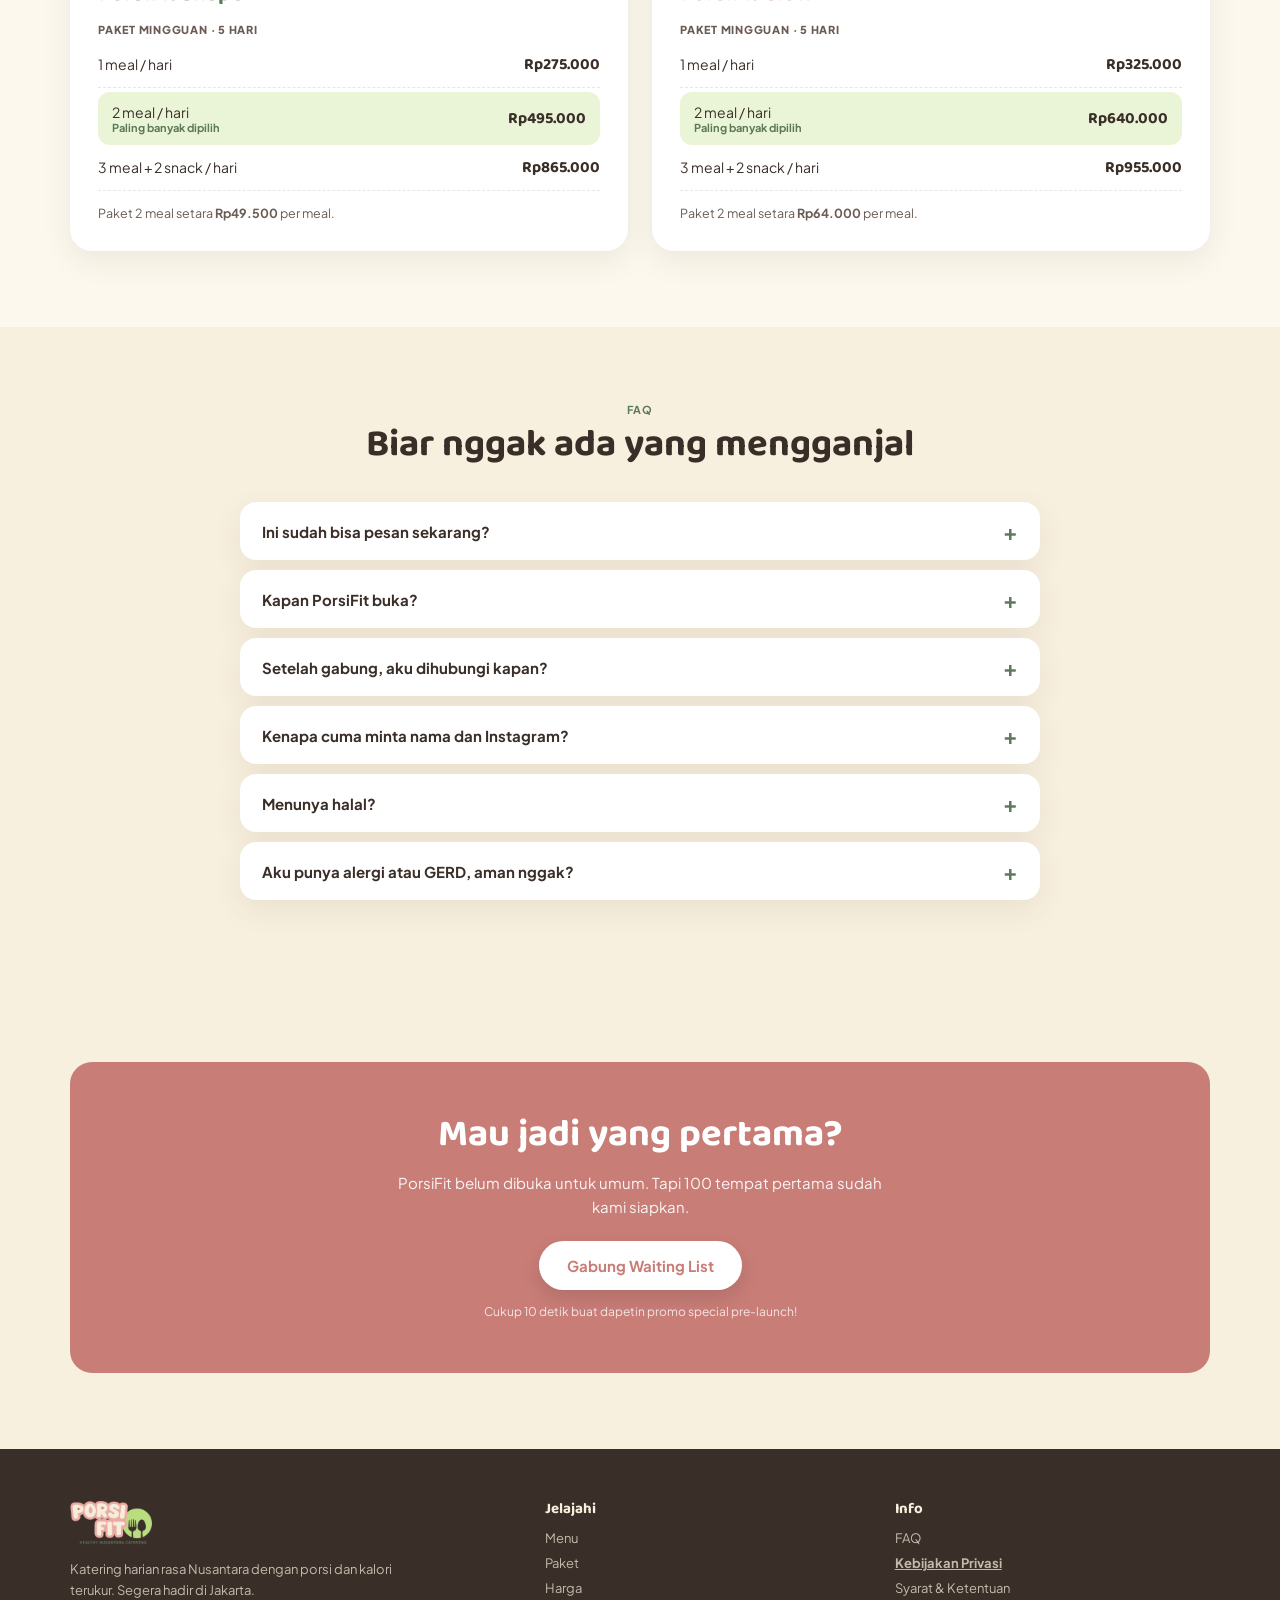
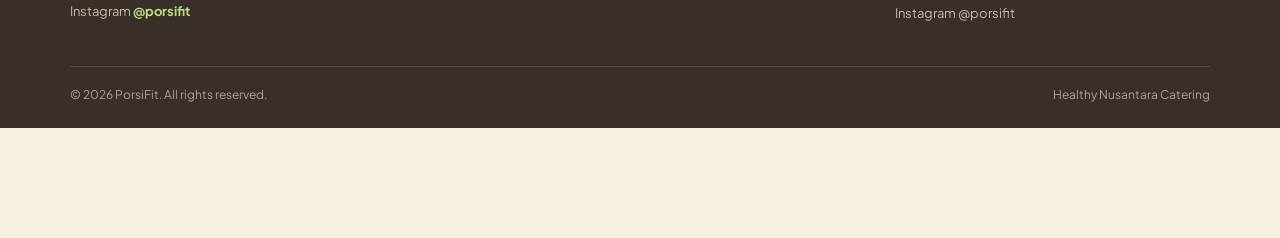
==== commit 660162bd: "Update halal certification message in index.html" ====
--- a/index.html
+++ b/index.html
@@ -287,7 +287,7 @@
       <div class="usp reveal"><div class="ico">🌅</div><h3>Dimasak pagi, diantar hari itu</h3><p>Dari dapur kami sendiri, bukan makanan beku titipan pihak lain.</p></div>
       <div class="usp reveal"><div class="ico">🔄</div><h3>Menu ganti tiap hari</h3><p>Dalam seminggu nggak ada menu yang berulang, jadi kamu nggak bosan.</p></div>
       <div class="usp reveal"><div class="ico">🛵</div><h3>Jadwal antar kamu yang pilih</h3><p>Makan siang, makan malam, atau dua-duanya, ke rumah atau kantor.</p></div>
-      <div class="usp reveal"><div class="ico">🤲</div><h3>Bahan dan proses halal</h3><p>1.000++ menu sudah bersertifikat Halal</p></div>
+      <div class="usp reveal"><div class="ico">🤲</div><h3>Bahan dan proses halal</h3><p>Menu sudah bersertifikat Halal</p></div>
     </div>
   </div>
 </section>
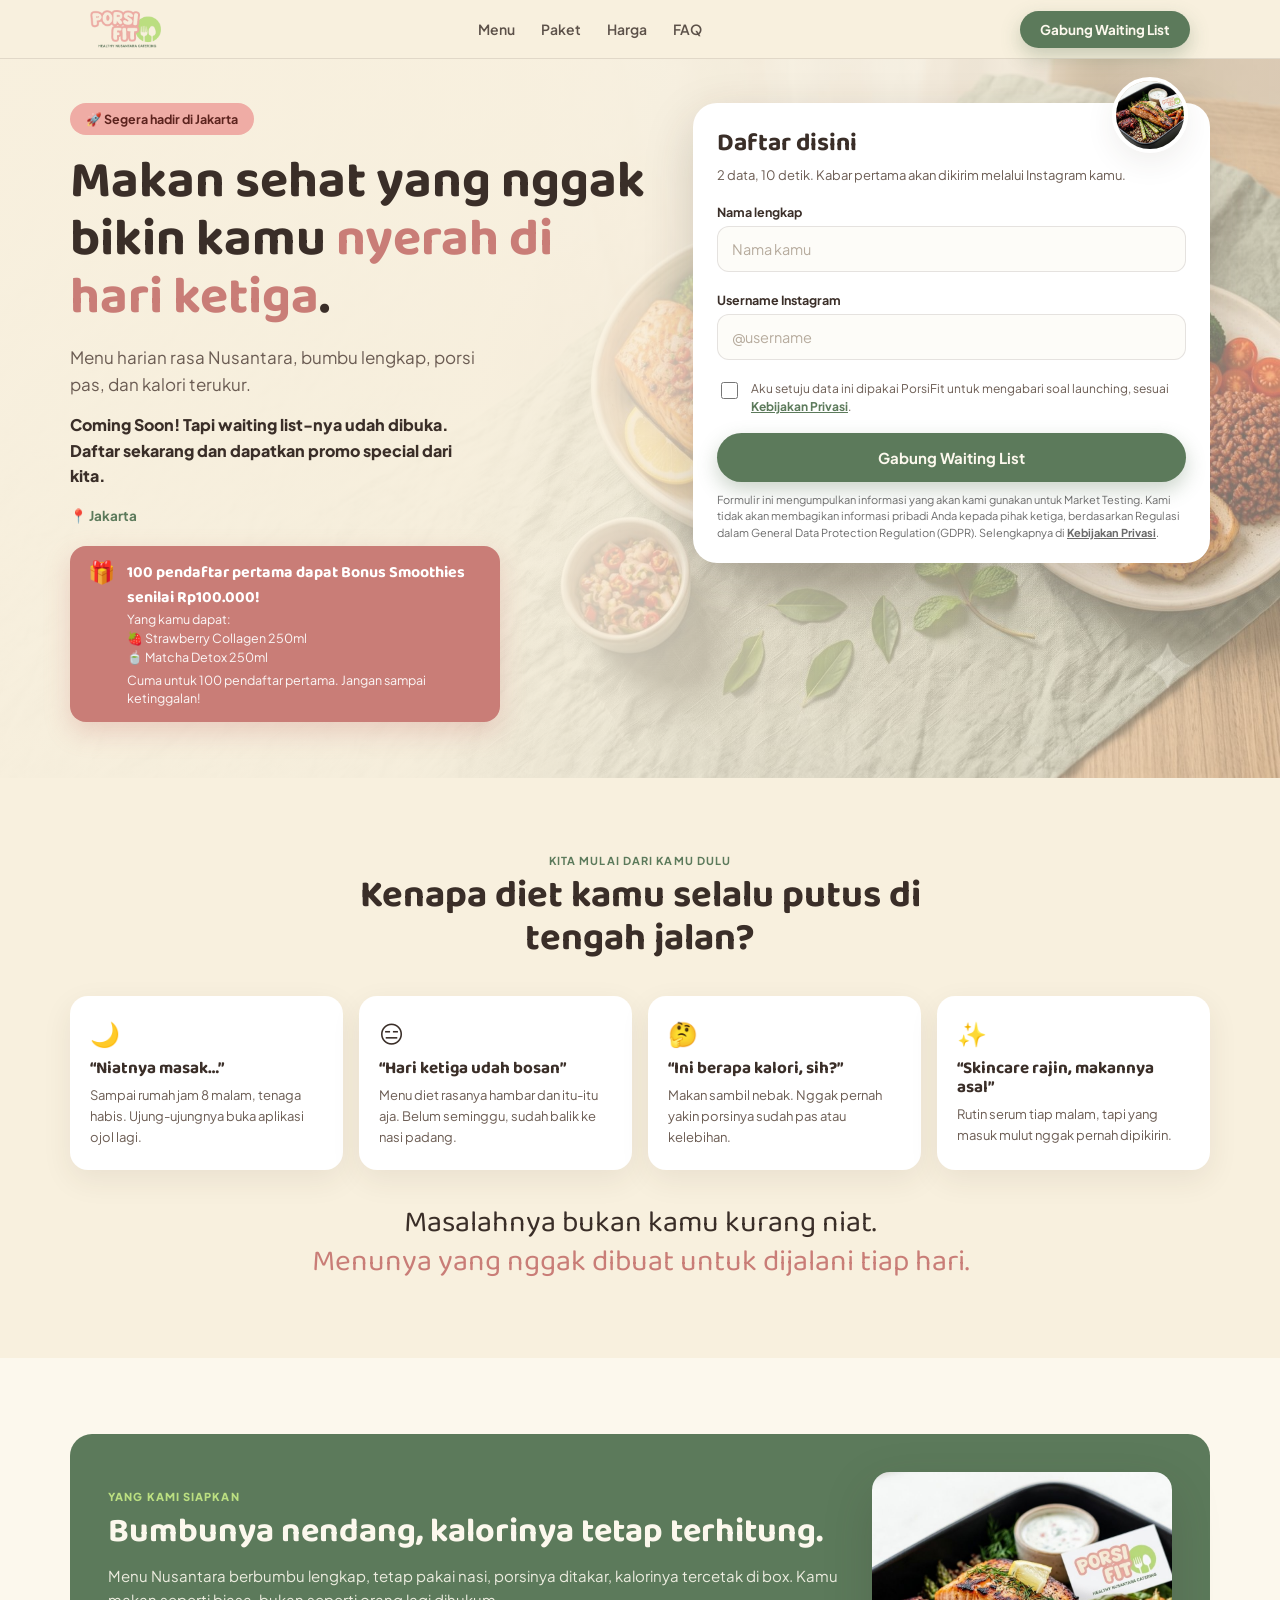
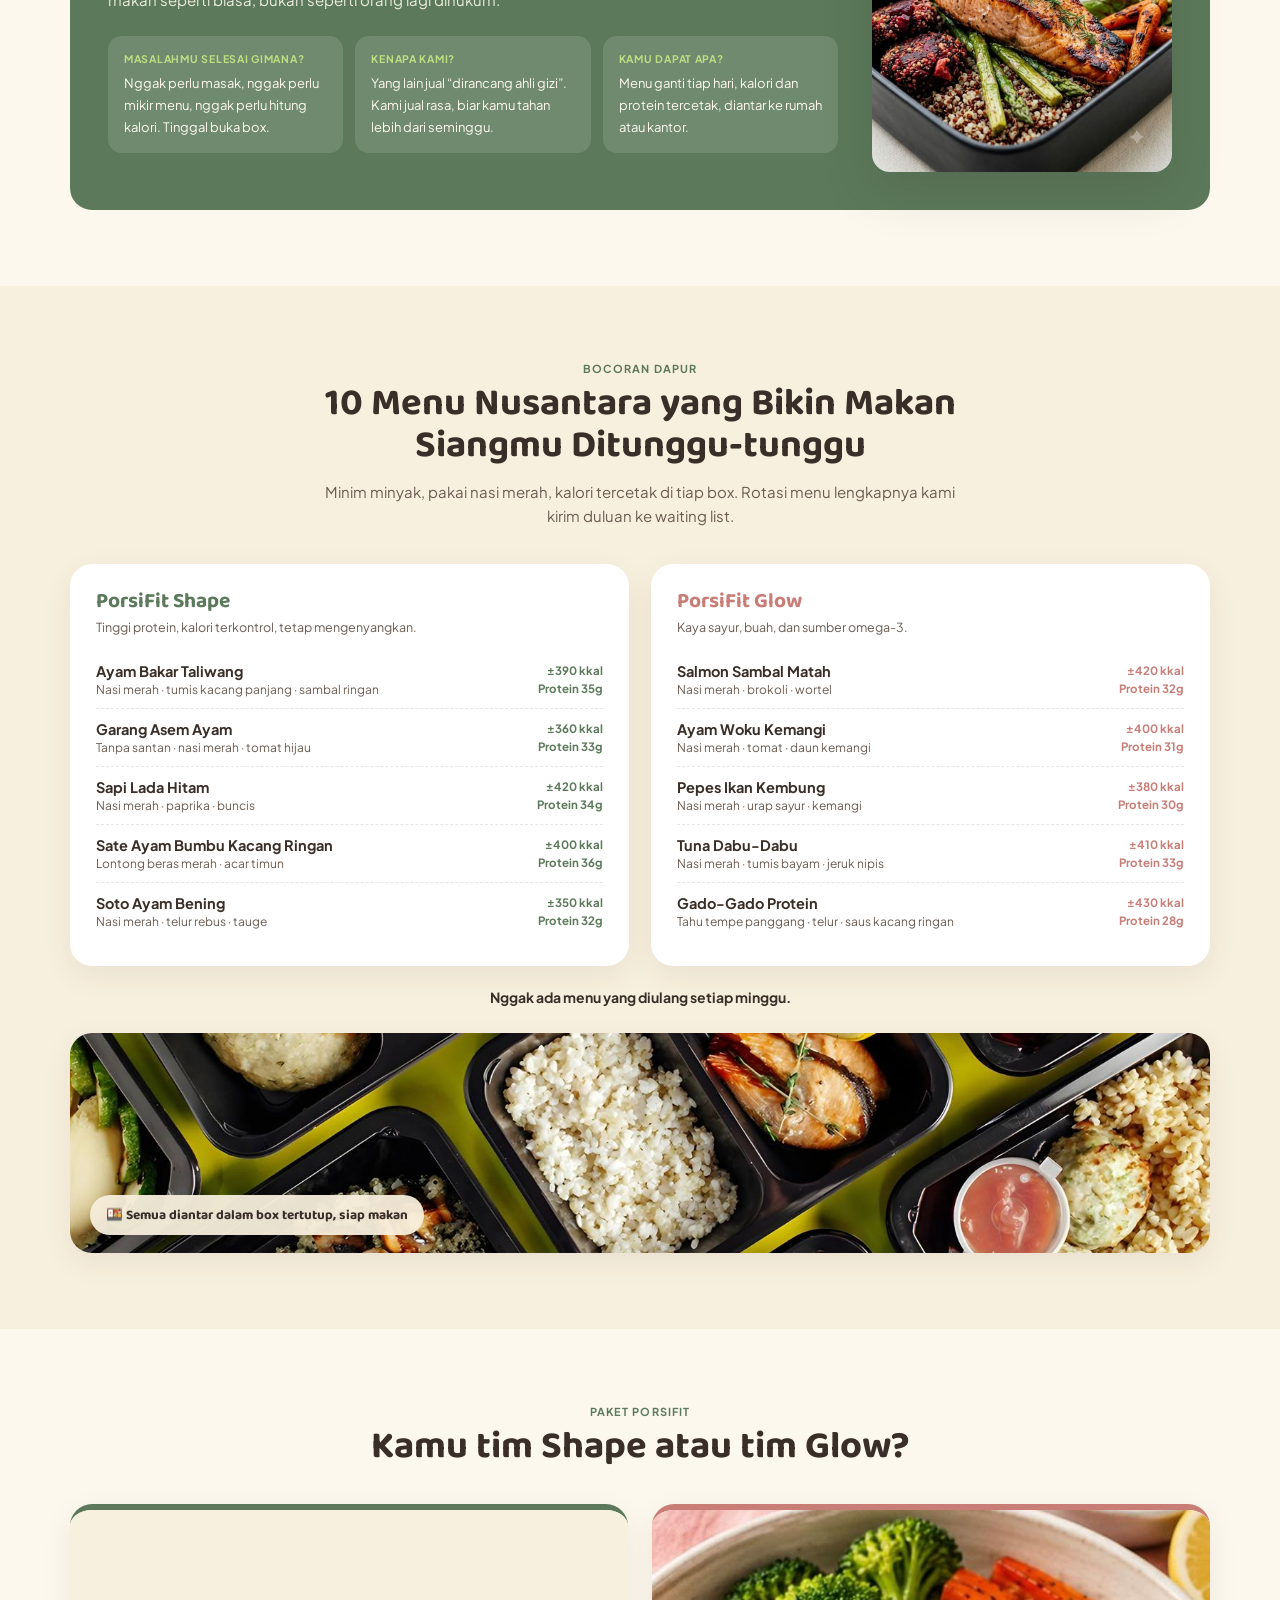
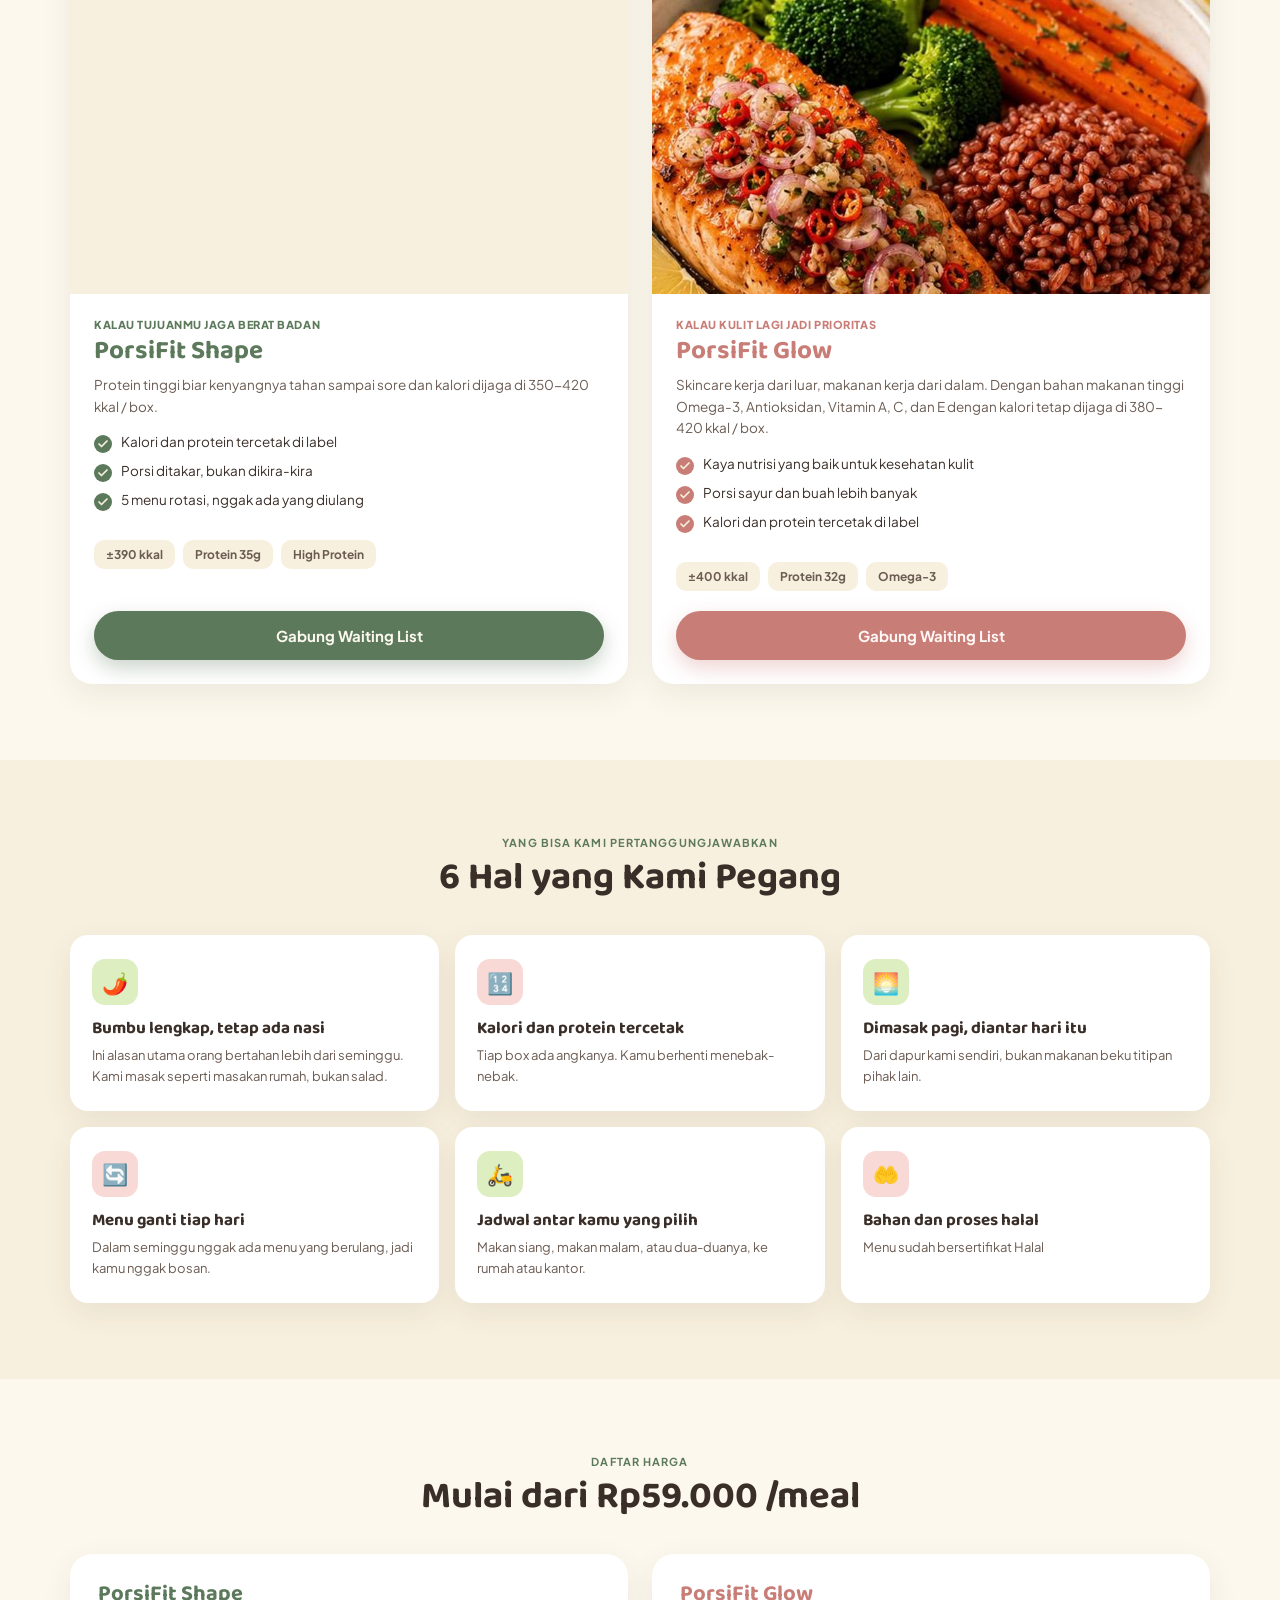
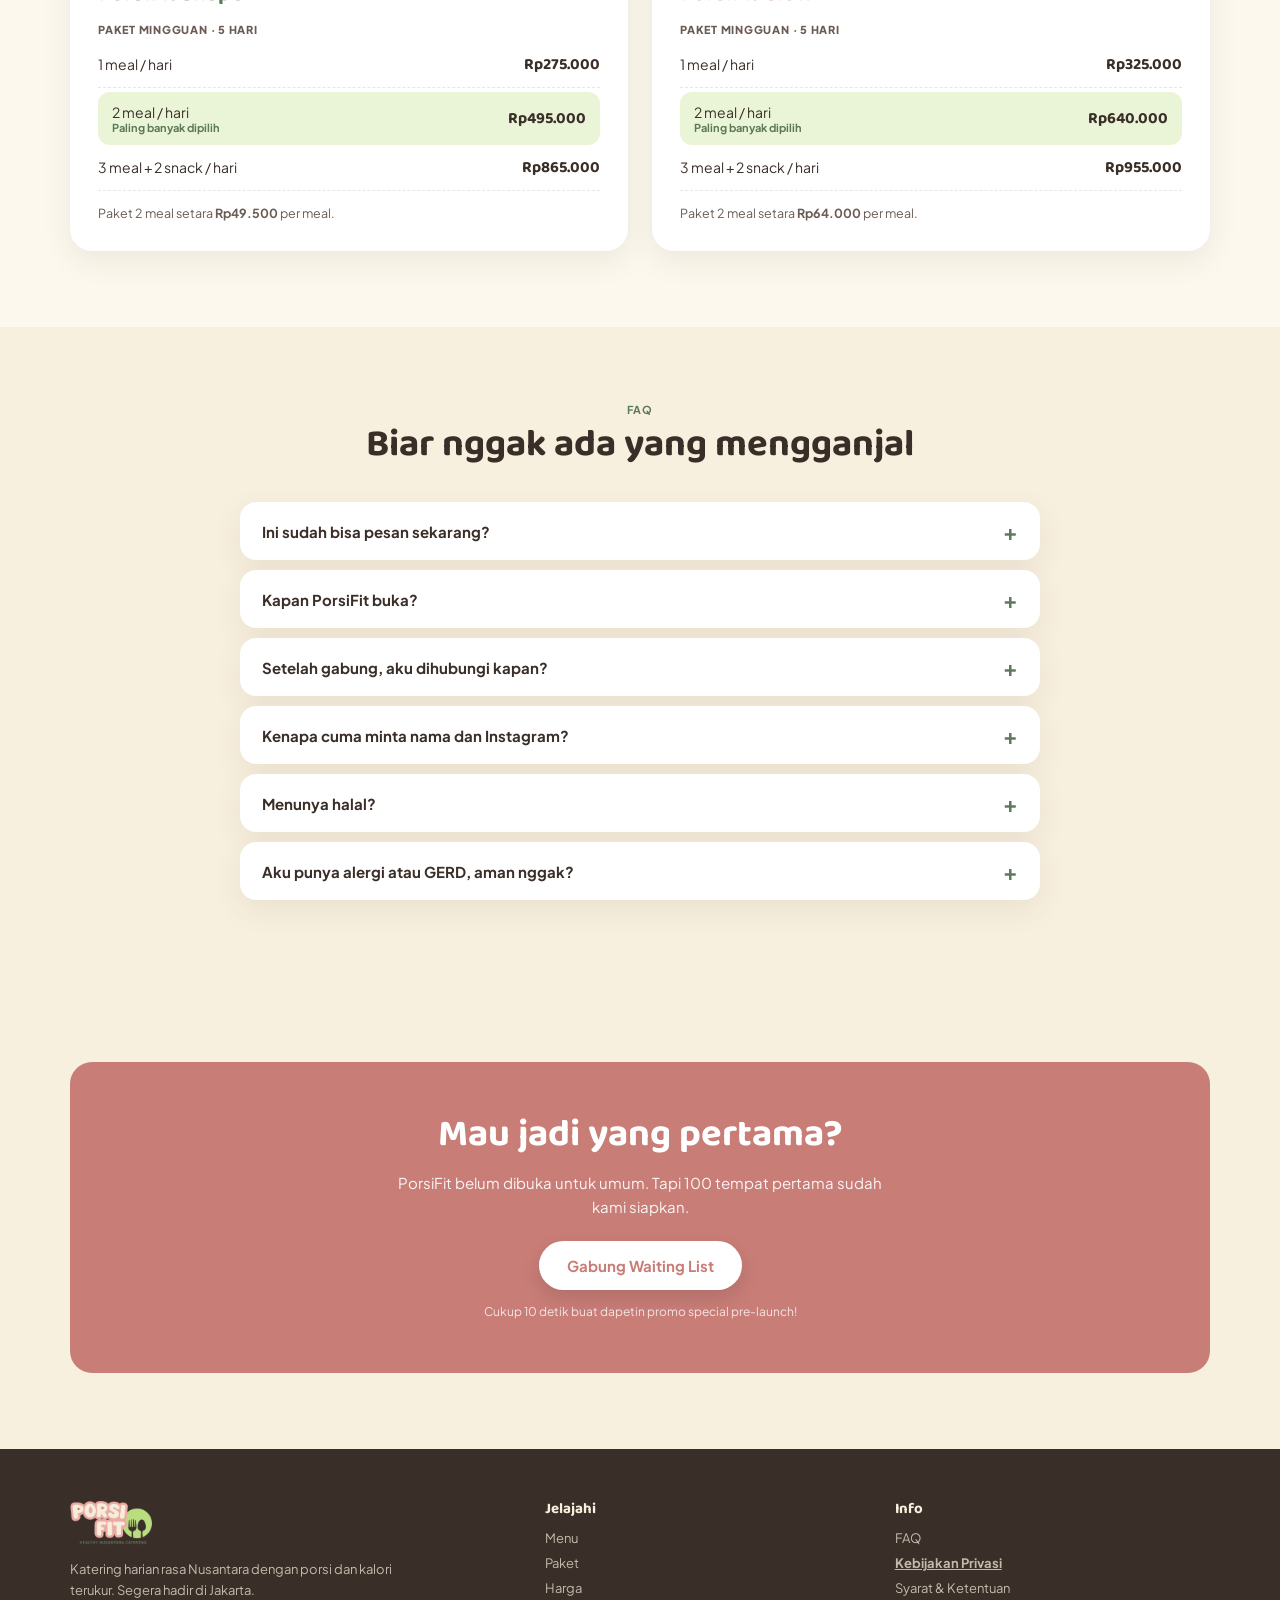
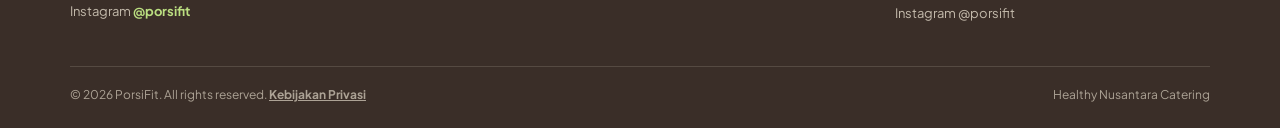
==== commit c650b1df: "New Index for G-ads" ====
--- a/index.html
+++ b/index.html
@@ -3,7 +3,7 @@
 <head>
 <meta charset="UTF-8">
 <meta name="viewport" content="width=device-width, initial-scale=1.0">
-<title>PorsiFit — Katering Sehat Rasa Nusantara | Segera Hadir di Jabodetabek</title>
+<title>PorsiFit — Katering Sehat Rasa Nusantara | Segera Hadir di Jakarta</title>
 <meta name="description" content="PorsiFit segera hadir di Jakarta. Katering harian rasa Nusantara, bumbu lengkap, tetap ada nasi, kalori sudah dihitung. Gabung waiting list dan dapat harga pendaftar duluan.">
 
 <meta name="facebook-domain-verification" content="08xua25ssupvlfzsi9xf5uygxlhl2r" />
@@ -22,9 +22,13 @@
 
 <link rel="preconnect" href="https://fonts.googleapis.com">
 <link rel="preconnect" href="https://fonts.gstatic.com" crossorigin>
-<link href="https://fonts.googleapis.com/css2?family=Baloo+2:wght@600;700;800&family=Plus+Jakarta+Sans:wght@400;500;600;700;800&display=swap" rel="stylesheet">
+<link rel="preload" as="style" href="https://fonts.googleapis.com/css2?family=Baloo+2:wght@600;700;800&family=Plus+Jakarta+Sans:wght@400;500;600;700;800&display=swap">
+<link rel="stylesheet" href="https://fonts.googleapis.com/css2?family=Baloo+2:wght@600;700;800&family=Plus+Jakarta+Sans:wght@400;500;600;700;800&display=swap" media="print" onload="this.media='all';this.onload=null">
+<noscript><link rel="stylesheet" href="https://fonts.googleapis.com/css2?family=Baloo+2:wght@600;700;800&family=Plus+Jakarta+Sans:wght@400;500;600;700;800&display=swap"></noscript>
 <script>document.documentElement.className+=" js";</script>
 <link rel="stylesheet" href="style.css">
+<link rel="preload" as="image" href="box.jpg" fetchpriority="high">
+<style>.gdpr-note{font-size:11px;line-height:1.5;color:#6b6b6b;margin:10px 0 0}.gdpr-note a{color:inherit;text-decoration:underline}</style>
 
 <!-- Google Tag Manager -->
 <script>(function(w,d,s,l,i){w[l]=w[l]||[];w[l].push({'gtm.start':
@@ -45,7 +49,7 @@
 <header>
   <nav>
     <a href="#beranda" class="logo" aria-label="PorsiFit beranda">
-      <img src="logo.png" alt="PorsiFit" width="432" height="232">
+      <img src="logo.png" alt="PorsiFit" width="432" height="232" fetchpriority="high" decoding="async">
     </a>
     <div class="nav-links" id="nav-links">
       <a href="#menu">Menu</a>
@@ -68,7 +72,7 @@
       <h1>Makan sehat yang nggak bikin kamu <em>nyerah di hari ketiga</em>.</h1>
       <p class="lead">Menu harian rasa Nusantara, bumbu lengkap, porsi pas, dan kalori terukur.</p>
       <p class="status">Coming Soon! Tapi waiting list-nya udah dibuka. Daftar sekarang dan dapatkan promo special dari kita.</p>
-      <p class="area-line">📍 Jakarta </p>
+      <p class="area-line">📍 Jakarta</p>
 
       <div class="promo-strip">
         <span class="ico">🎁</span>
@@ -83,7 +87,7 @@
     </div>
 
     <div class="form-card" id="form">
-      <img src="box.jpg" alt="" class="form-badge" aria-hidden="true">
+      <img src="box.jpg" alt="" class="form-badge" aria-hidden="true" width="120" height="120" fetchpriority="high" decoding="async">
       <div id="form-default">
         <h2>Daftar disini</h2>
         <p class="sub">2 data, 10 detik. Kabar pertama akan dikirim melalui Instagram kamu.</p>
@@ -105,6 +109,7 @@
           </div>
           <span class="err" id="consent-error" role="alert"></span>
           <button type="submit" id="submit-btn" class="btn btn-primary btn-block">Gabung Waiting List</button>
+          <p class="gdpr-note">Formulir ini mengumpulkan informasi yang akan kami gunakan untuk Market Testing. Kami tidak akan membagikan informasi pribadi Anda kepada pihak ketiga, berdasarkan Regulasi dalam General Data Protection Regulation (GDPR). Selengkapnya di <a class="privacy-link" href="#" role="button">Kebijakan Privasi</a>.</p>
         </form>
       </div>
 
@@ -177,7 +182,7 @@
         </div>
       </div>
       <div class="vp-photo">
-        <img src="box.jpg" alt="Box makan PorsiFit berisi salmon panggang, asparagus, dan quinoa" loading="lazy">
+        <img src="box.jpg" alt="Box makan PorsiFit berisi salmon panggang, asparagus, dan quinoa" loading="lazy" decoding="async" width="800" height="600">
       </div>
     </div>
   </div>
@@ -217,7 +222,7 @@
     <p class="menu-note reveal">Nggak ada menu yang diulang setiap minggu.</p>
 
     <div class="menu-banner reveal">
-      <img src="mealgrid.jpg" alt="Aneka box makan sehat PorsiFit siap antar" loading="lazy">
+      <img src="mealgrid.jpg" alt="Aneka box makan sehat PorsiFit siap antar" loading="lazy" decoding="async" width="1200" height="800">
       <span>🍱 Semua diantar dalam box tertutup, siap makan</span>
     </div>
   </div>
@@ -232,7 +237,7 @@
     </div>
     <div class="pkg-grid">
       <div class="pkg shape reveal">
-        <div class="pkg-photo"><img src="shape.jpg" alt="Ayam sambal matah dengan nasi merah dan brokoli" loading="lazy"></div>
+        <div class="pkg-photo"><img src="shape.jpg" alt="Ayam sambal matah dengan nasi merah dan brokoli" loading="lazy" decoding="async" width="800" height="600"></div>
         <div class="pkg-body">
           <span class="pkg-tag">KALAU TUJUANMU JAGA BERAT BADAN</span>
           <h3>PorsiFit Shape</h3>
@@ -252,7 +257,7 @@
       </div>
 
       <div class="pkg glow reveal">
-        <div class="pkg-photo"><img src="glow.jpg" alt="Salmon sambal matah dengan nasi merah, brokoli, dan wortel" loading="lazy"></div>
+        <div class="pkg-photo"><img src="glow.jpg" alt="Salmon sambal matah dengan nasi merah, brokoli, dan wortel" loading="lazy" decoding="async" width="800" height="600"></div>
         <div class="pkg-body">
           <span class="pkg-tag">KALAU KULIT LAGI JADI PRIORITAS</span>
           <h3>PorsiFit Glow</h3>
@@ -297,7 +302,7 @@
   <div class="wrap">
     <div class="sec-head reveal">
       <span class="sec-eyebrow">DAFTAR HARGA</span>
-      <h2>Mulai dari Rp. 59K.000 /meal</h2>
+      <h2>Mulai dari Rp59.000 /meal</h2>
     </div>
     <div class="price-grid">
       <div class="price-card shape reveal">
@@ -374,7 +379,7 @@
 <footer>
   <div class="foot-grid">
     <div class="foot-brand">
-      <img src="logo.png" alt="PorsiFit">
+      <img src="logo.png" alt="PorsiFit" width="432" height="232" loading="lazy" decoding="async">
       <p>Katering harian rasa Nusantara dengan porsi dan kalori terukur. Segera hadir di Jakarta.<br>Instagram <a href="https://www.instagram.com/porsifit/" target="_blank" rel="noopener" style="color:var(--green);font-weight:700;">@porsifit</a></p>
     </div>
     <div class="foot-col">
@@ -392,7 +397,7 @@
     </div>
   </div>
   <div class="foot-bottom">
-    <span>© 2026 PorsiFit. All rights reserved.</span>
+    <span>© 2026 PorsiFit. All rights reserved. <a href="#" class="privacy-link" style="color:inherit;text-decoration:underline">Kebijakan Privasi</a></span>
     <span>Healthy Nusantara Catering</span>
   </div>
 </footer>
@@ -457,7 +462,7 @@
 
       <h3>3. Pengiriman</h3>
       <ul>
-        <li>Area layanan tahap pertama: Jakarta, Bogor, Depok, Tangerang, dan Bekasi.</li>
+        <li>Area layanan tahap pertama: Jakarta.</li>
         <li>Estimasi waktu antar dapat berubah karena kondisi di luar kendali kami seperti cuaca dan lalu lintas.</li>
       </ul>
 
@@ -536,7 +541,7 @@
       <span style="color:#ffffffcc; font-size:12px; font-weight:600;">detik</span>
     </div>
   </div>
-  <a href="#form" id="sticky-cta" style="
+  <a href="#form" id="sticky-cta" class="js-cta" data-cta="sticky_countdown" style="
     display:inline-block; background:#BBDF81; color:#1a1a1a;
     font-weight:700; font-size:14px; padding:10px 32px;
     border-radius:50px; text-decoration:none;
@@ -557,39 +562,60 @@
 
 <script>
 (function(){
-  // Campaign berakhir 4 September 2026 pukul 23:59:59 WIB (UTC+7)
-  var end = new Date('2026-09-04T23:59:59+07:00').getTime();
+  /* Campaign berakhir Jumat 18 September 2026 pukul 23:59:59 WIB.
+     Tanggal ini mengikuti ketentuan tugas: campaign wajib berhenti
+     paling lambat Jumat 23.59. */
+  var end = new Date('2026-09-18T23:59:59+07:00').getTime();
 
   var hEl = document.getElementById('cd-hours');
   var mEl = document.getElementById('cd-mins');
   var sEl = document.getElementById('cd-secs');
   var bar = document.getElementById('sticky-bar');
+  if (!hEl || !bar) return;
+
+  var timer = null;
 
   function pad(n){ return String(n).padStart(2,'0'); }
 
   function update() {
     var diff = end - Date.now();
+
     if (diff <= 0) {
-      hEl.textContent = '00';
-      mEl.textContent = '00';
-      sEl.textContent = '00';
+      /* Setelah campaign berakhir, bar disembunyikan dan timer dihentikan
+         supaya tidak terus berjalan di background. Padding bawah body
+         ikut dikembalikan agar footer tidak menyisakan ruang kosong. */
       bar.style.display = 'none';
+      document.body.style.paddingBottom = '0';
+      if (timer) clearInterval(timer);
       return;
     }
+
     hEl.textContent = pad(Math.floor(diff / 3600000));
     mEl.textContent = pad(Math.floor((diff % 3600000) / 60000));
     sEl.textContent = pad(Math.floor((diff % 60000) / 1000));
   }
+
   update();
-  setInterval(update, 1000);
-
-  // Sembunyikan bar saat user sudah di area form
+  timer = setInterval(update, 1000);
+
+  /* Hemat baterai dan main thread: timer berhenti saat tab tidak aktif,
+     lalu jalan lagi begitu pengunjung kembali. */
+  document.addEventListener('visibilitychange', function(){
+    if (document.hidden) {
+      if (timer) { clearInterval(timer); timer = null; }
+    } else if (!timer) {
+      update();
+      timer = setInterval(update, 1000);
+    }
+  });
+
+  /* Bar turun saat pengunjung sudah berada di area form, supaya
+     tidak menutupi tombol submit. */
   var formEl = document.getElementById('form');
-  if (formEl && bar) {
-    var io = new IntersectionObserver(function(entries){
+  if (formEl && 'IntersectionObserver' in window) {
+    new IntersectionObserver(function(entries){
       bar.style.transform = entries[0].isIntersecting ? 'translateY(100%)' : 'translateY(0)';
-    }, { threshold: 0.3 });
-    io.observe(formEl);
+    }, { threshold: 0.3 }).observe(formEl);
   }
 })();
 </script>
